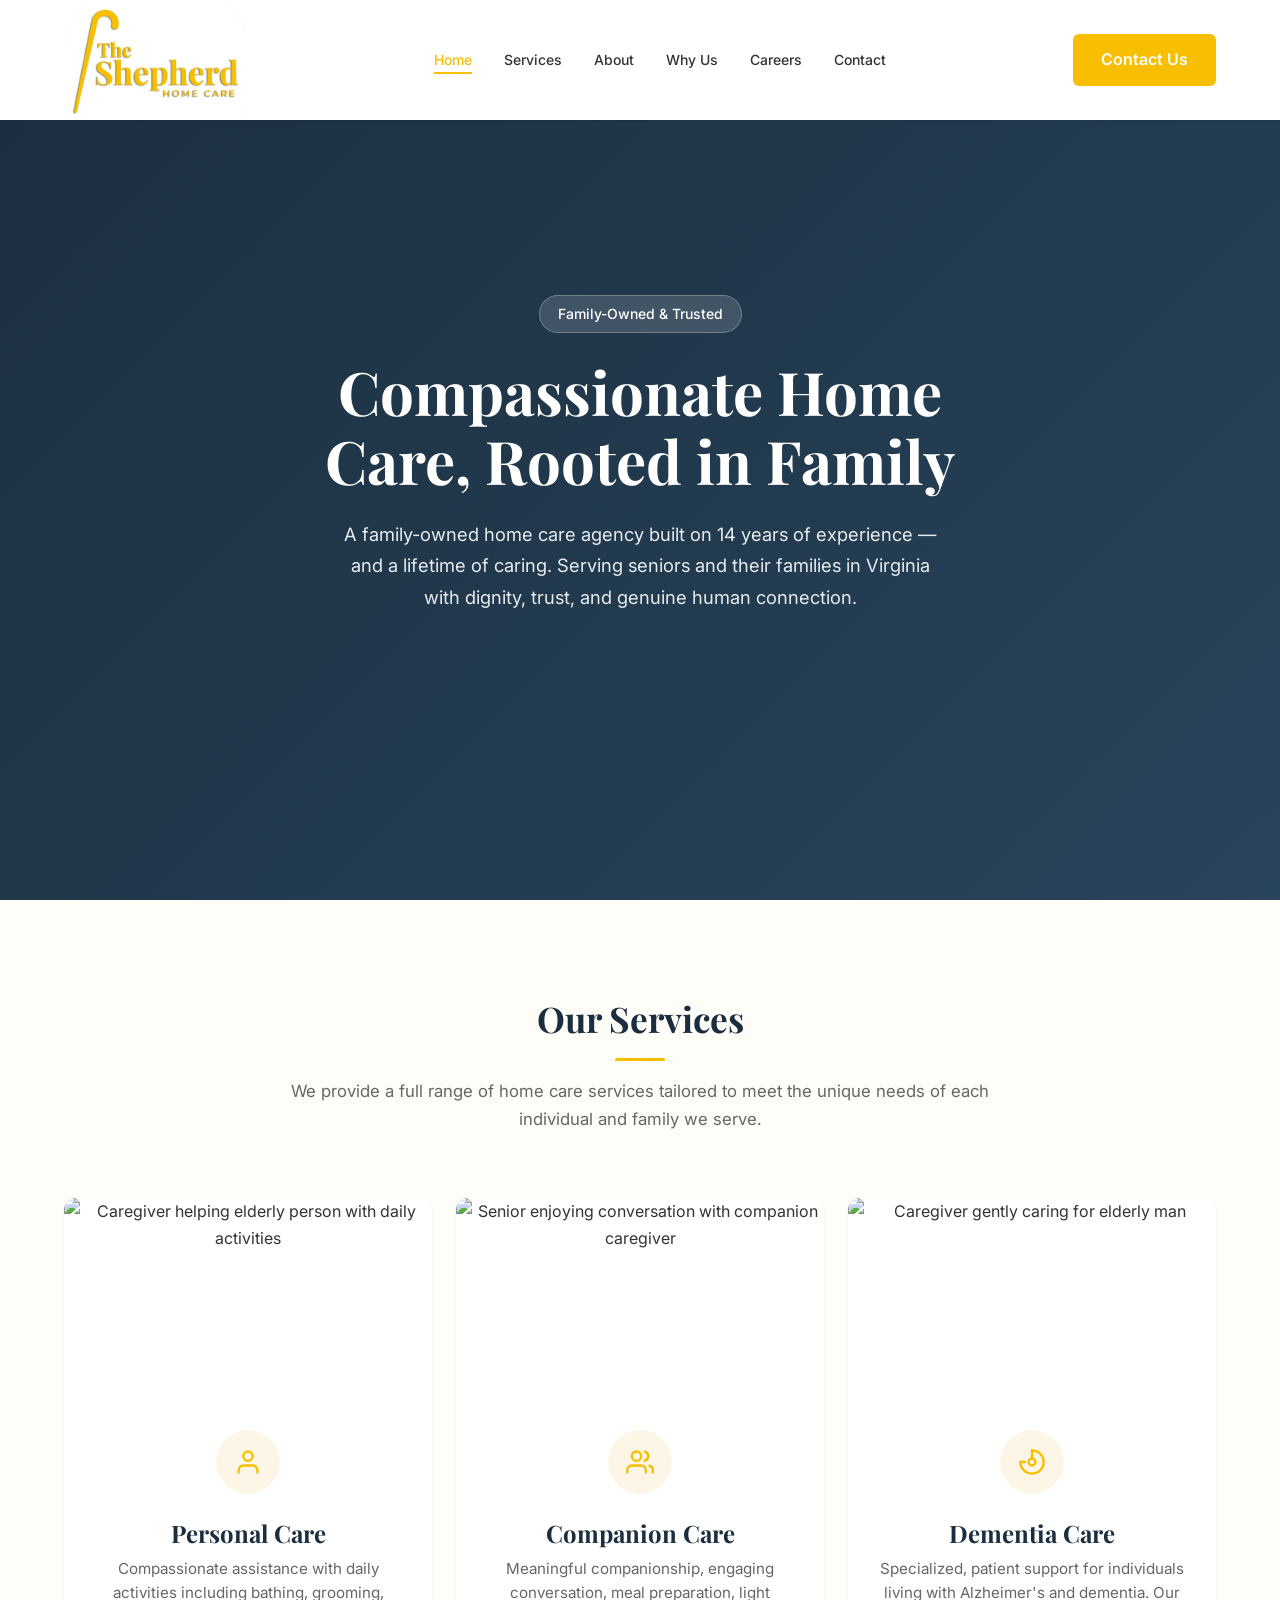
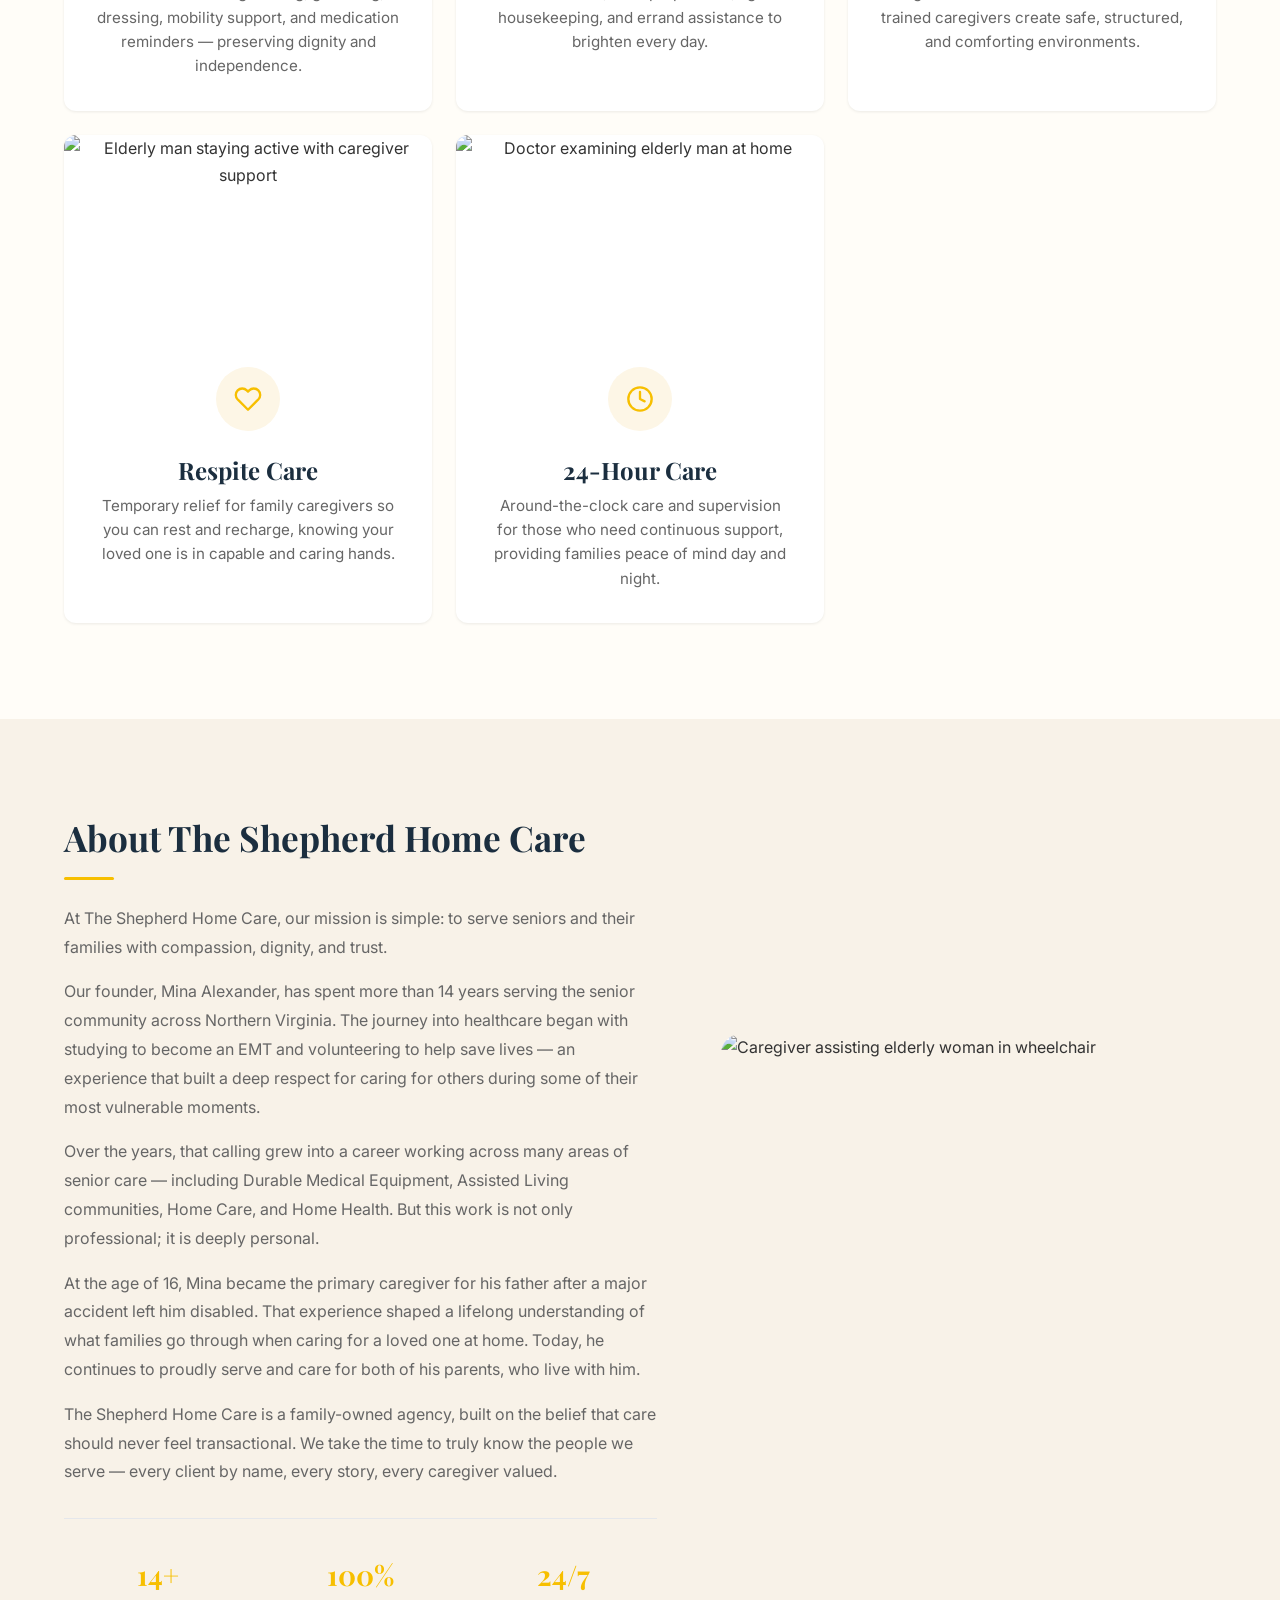
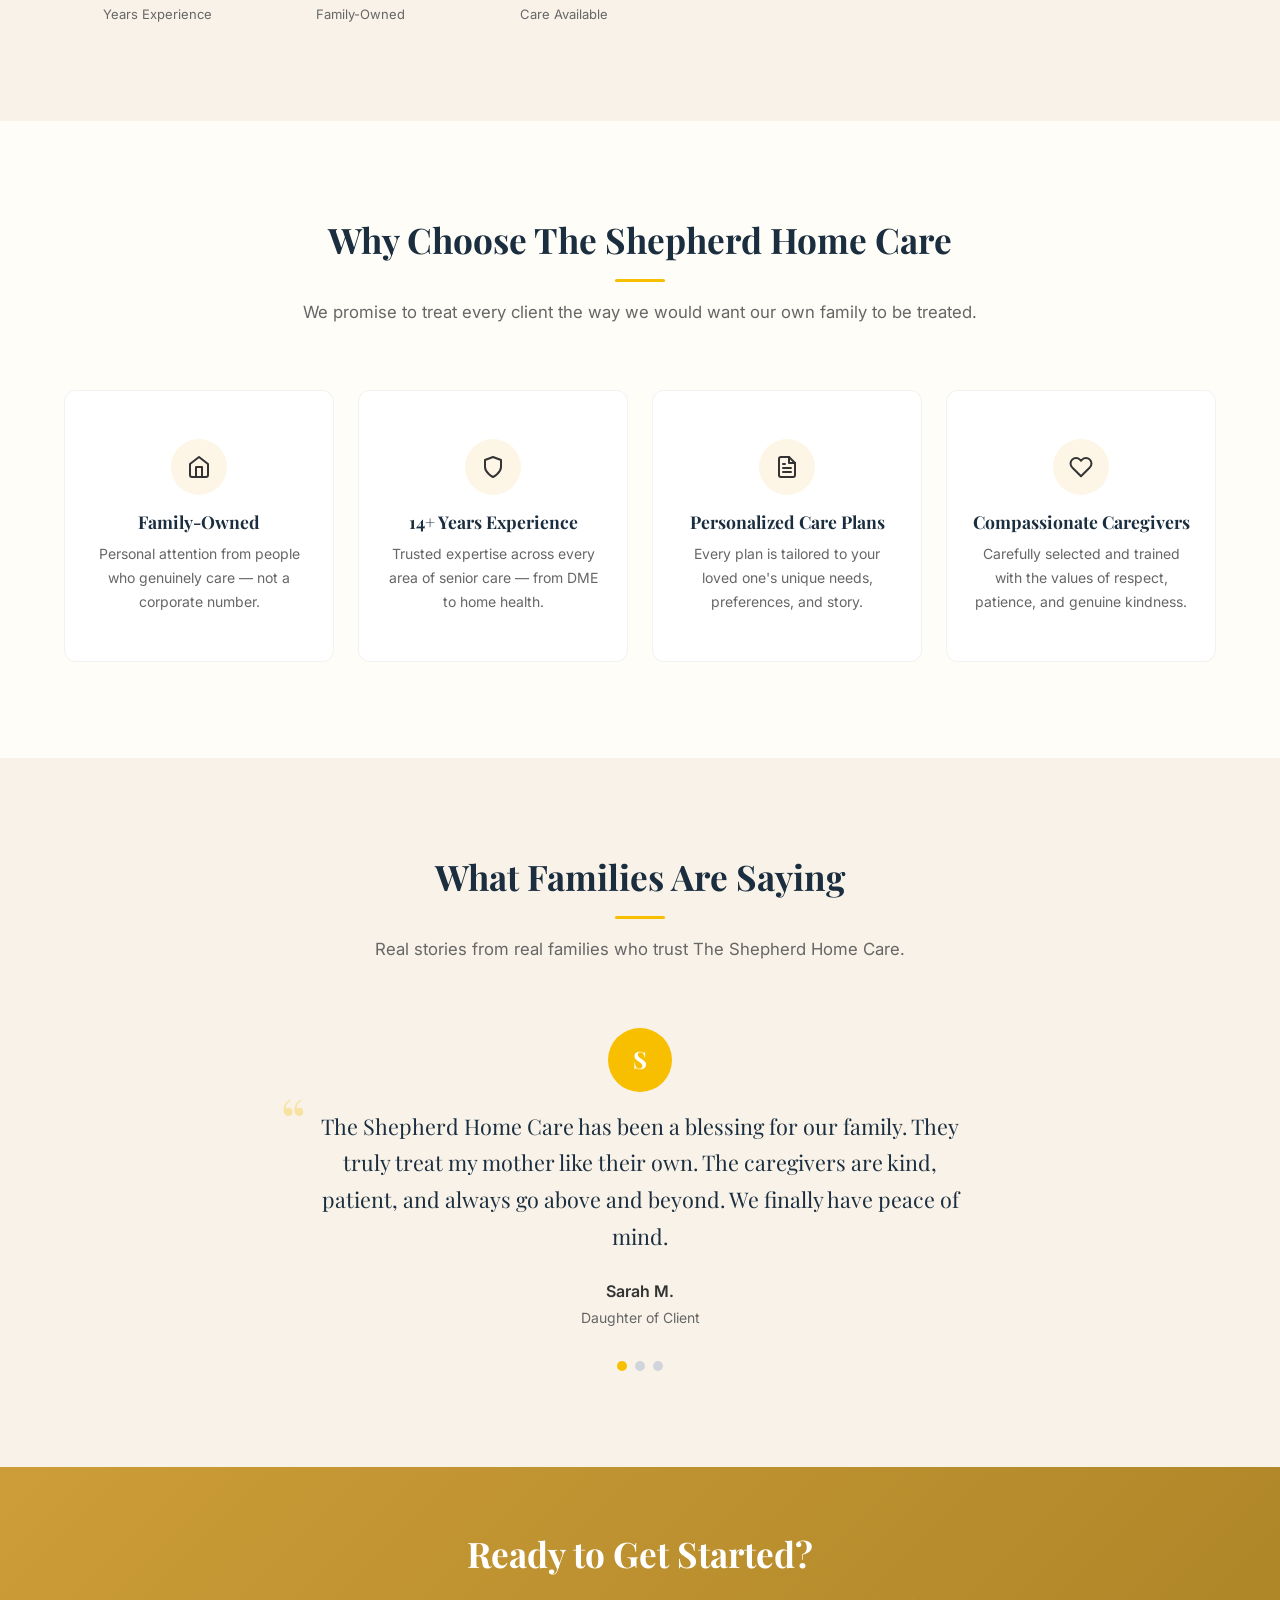
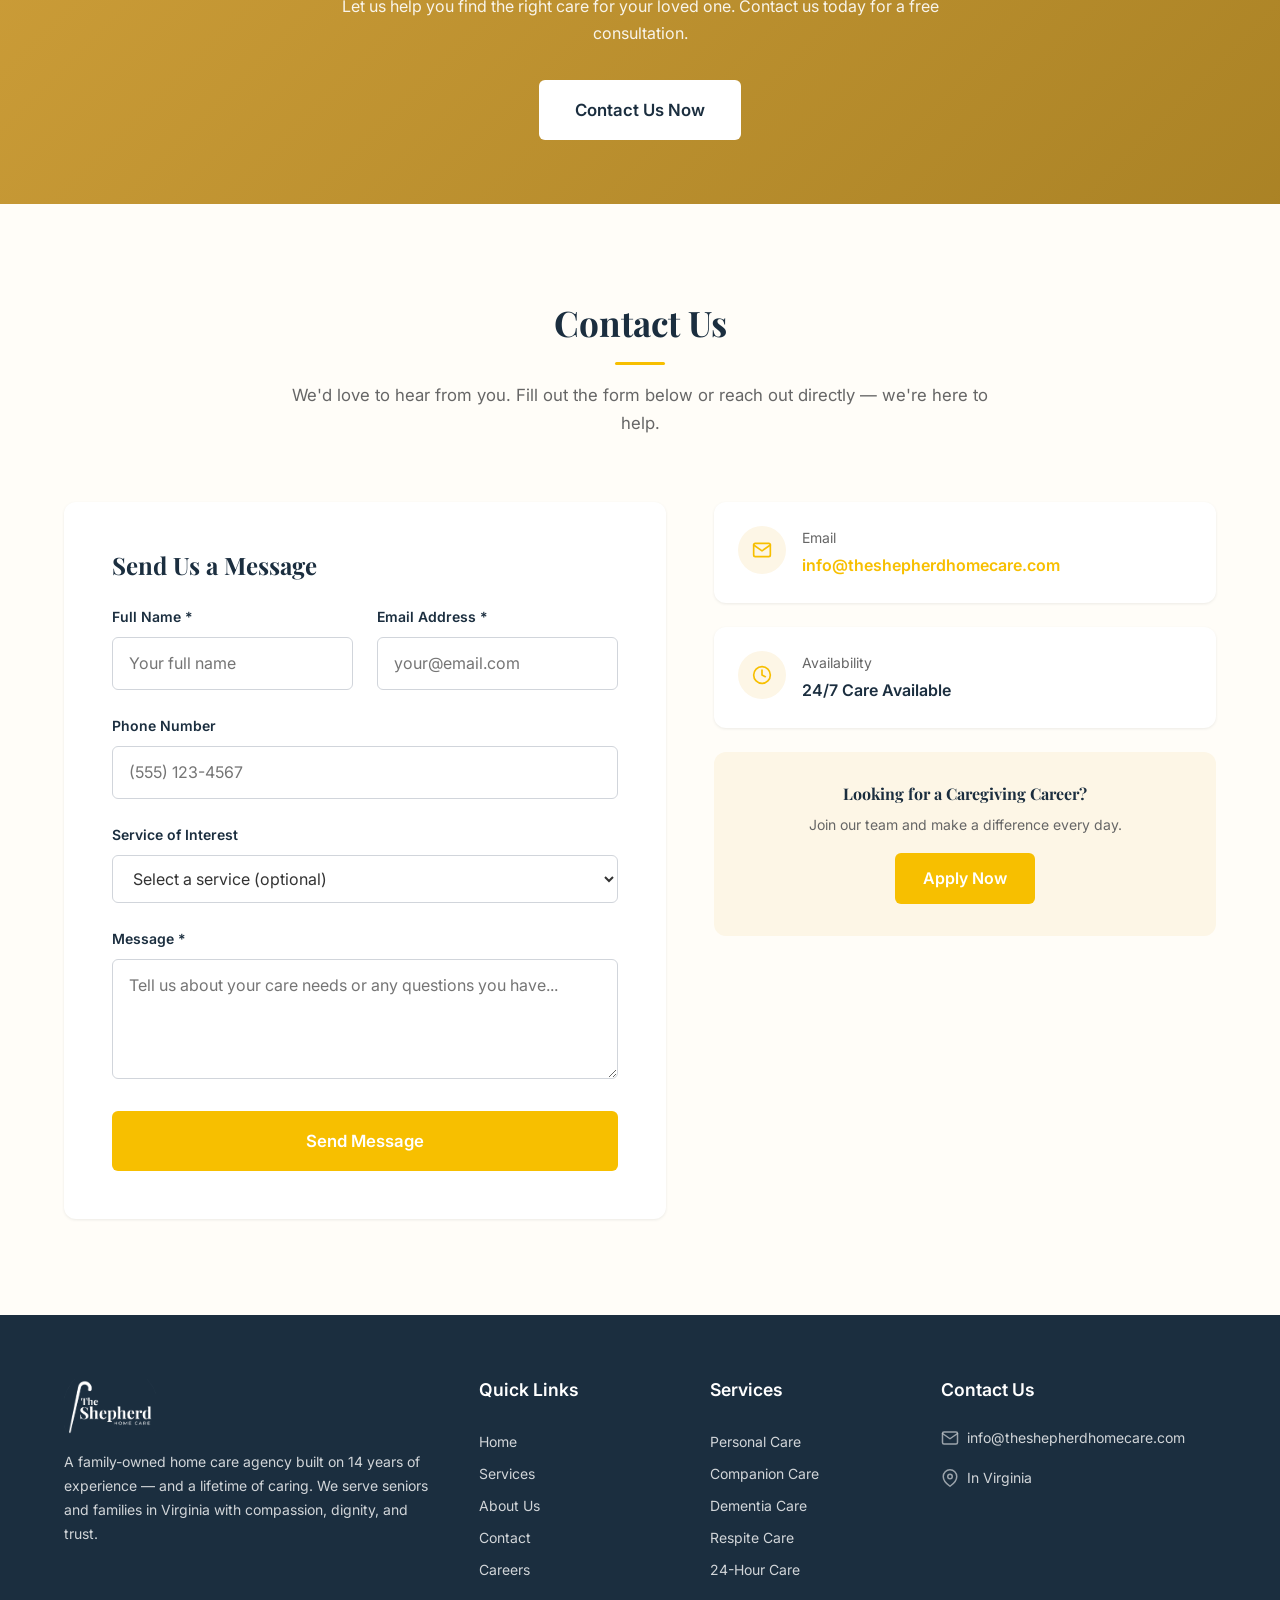
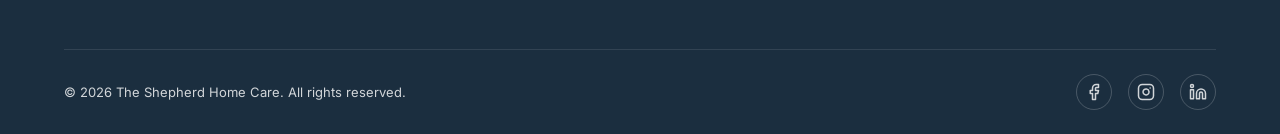
==== index.html @ 5373ebbd "Initial commit: The Shepherd Home Care website" ====
<!DOCTYPE html>
<html lang="en">

<head>
  <meta charset="UTF-8">
  <meta name="viewport" content="width=device-width, initial-scale=1.0">
  <meta name="description"
    content="The Shepherd Home Care - A family-owned home care agency in Virginia providing compassionate personal care, companion care, dementia care, respite care, and 24-hour care services.">
  <title>The Shepherd Home Care | Compassionate Home Care in Virginia</title>

  <!-- OpenGraph & SEO Metadata -->
  <meta property="og:title" content="The Shepherd Home Care | Compassionate Home Care in Virginia">
  <meta property="og:description"
    content="Providing compassionate, professional, and personalized home care and medical staffing services in Virginia.">
  <meta property="og:image" content="images/the-shepherd-home-care-light.png">
  <meta property="og:url" content="https://theshepherdhomecare.com">
  <meta name="twitter:card" content="summary_large_image">
  <link rel="icon" type="image/png" href="images/the-shepherd-home-care.png">

  <!-- Google Fonts -->
  <link rel="preconnect" href="https://fonts.googleapis.com">
  <link rel="preconnect" href="https://fonts.gstatic.com" crossorigin>
  <link
    href="https://fonts.googleapis.com/css2?family=Inter:wght@400;500;600;700&family=Playfair+Display:wght@400;700&display=swap"
    rel="stylesheet">

  <!-- Styles -->
  <link rel="stylesheet" href="css/styles.css">
</head>

<body>
  <!-- Skip Link -->
  <a class="skip-link" href="#main">Skip to main content</a>

  <!-- ==================== HEADER ==================== -->
  <header class="site-header" id="site-header" role="banner">
    <div class="container">
      <a class="logo" href="/">
        <img src="images/the-shepherd-home-care-yello.png" alt="The Shepherd Home Care Logo">
      </a>

      <nav class="main-nav" role="navigation" aria-label="Main navigation">
        <ul class="nav-list">
          <li><a class="nav-link active" href="#home">Home</a></li>
          <li><a class="nav-link" href="#services">Services</a></li>
          <li><a class="nav-link" href="#about">About</a></li>
          <li><a class="nav-link" href="#why-us">Why Us</a></li>
          <li><a class="nav-link" href="careers.html">Careers</a></li>
          <li><a class="nav-link" href="mailto:info@theshepherdhomecare.com">Contact</a></li>
        </ul>
      </nav>

      <div class="header-actions">
        <a class="btn btn--primary header-cta" href="mailto:info@theshepherdhomecare.com">Contact Us</a>
        <button class="nav-toggle" aria-label="Open menu" aria-expanded="false">
          <span></span>
          <span></span>
          <span></span>
        </button>
      </div>
    </div>

    <!-- Mobile Navigation -->
    <div class="mobile-nav" id="mobile-nav">
      <a href="#home">Home</a>
      <a href="#services">Services</a>
      <a href="#about">About</a>
      <a href="#why-us">Why Us</a>
      <a href="careers.html">Careers</a>
      <a href="#contact">Contact</a>
      <a class="btn btn--primary btn--large" href="mailto:info@theshepherdhomecare.com" style="margin-top:16px;">Contact
        Us</a>
    </div>
  </header>

  <!-- ==================== MAIN CONTENT ==================== -->
  <main id="main">

    <!-- ===== HERO ===== -->
    <section id="home" class="hero">
      <div class="hero__content">
        <div class="hero__badge">Family-Owned &amp; Trusted</div>
        <h1 class="hero__title">Compassionate Home Care, Rooted in Family</h1>
        <p class="hero__subtitle">A family-owned home care agency built on 14 years of experience &mdash; and a lifetime
          of caring. Serving seniors and their families in Virginia with dignity, trust, and genuine human
          connection.</p>
        <div class="hero__actions">
        </div>
      </div>
    </section>

    <!-- ===== SERVICES ===== -->
    <section id="services" class="section">
      <div class="container">
        <div class="section-header animate-on-scroll">
          <h2>Our Services</h2>
          <p>We provide a full range of home care services tailored to meet the unique needs of each individual and
            family we serve.</p>
        </div>

        <div class="services-grid">
          <!-- Personal Care -->
          <div class="card service-card animate-on-scroll">
            <div class="service-card__image">
              <img
                src="https://images.pexels.com/photos/7551661/pexels-photo-7551661.jpeg?auto=compress&cs=tinysrgb&w=800"
                alt="Caregiver helping elderly person with daily activities" loading="lazy">
            </div>
            <div class="service-card__content">
              <div class="card__icon">
                <svg width="28" height="28" viewBox="0 0 24 24" fill="none" stroke="currentColor" stroke-width="2"
                  stroke-linecap="round" stroke-linejoin="round">
                  <path d="M20 21v-2a4 4 0 0 0-4-4H8a4 4 0 0 0-4 4v2" />
                  <circle cx="12" cy="7" r="4" />
                </svg>
              </div>
              <h3 class="card__title">Personal Care</h3>
              <p class="card__text">Compassionate assistance with daily activities including bathing, grooming,
                dressing, mobility support, and medication reminders &mdash; preserving dignity and independence.</p>
            </div>
          </div>

          <!-- Companion Care -->
          <div class="card service-card animate-on-scroll">
            <div class="service-card__image">
              <img
                src="https://images.pexels.com/photos/18429374/pexels-photo-18429374.jpeg?auto=compress&cs=tinysrgb&w=800"
                alt="Senior enjoying conversation with companion caregiver" loading="lazy">
            </div>
            <div class="service-card__content">
              <div class="card__icon">
                <svg width="28" height="28" viewBox="0 0 24 24" fill="none" stroke="currentColor" stroke-width="2"
                  stroke-linecap="round" stroke-linejoin="round">
                  <path d="M17 21v-2a4 4 0 0 0-4-4H5a4 4 0 0 0-4 4v2" />
                  <circle cx="9" cy="7" r="4" />
                  <path d="M23 21v-2a4 4 0 0 0-3-3.87" />
                  <path d="M16 3.13a4 4 0 0 1 0 7.75" />
                </svg>
              </div>
              <h3 class="card__title">Companion Care</h3>
              <p class="card__text">Meaningful companionship, engaging conversation, meal preparation, light
                housekeeping, and errand assistance to brighten every day.</p>
            </div>
          </div>

          <!-- Dementia Care -->
          <div class="card service-card animate-on-scroll">
            <div class="service-card__image">
              <img
                src="https://images.pexels.com/photos/8088600/pexels-photo-8088600.jpeg?auto=compress&cs=tinysrgb&w=800"
                alt="Caregiver gently caring for elderly man" loading="lazy">
            </div>
            <div class="service-card__content">
              <div class="card__icon">
                <svg width="28" height="28" viewBox="0 0 24 24" fill="none" stroke="currentColor" stroke-width="2"
                  stroke-linecap="round" stroke-linejoin="round">
                  <path d="M12 2a10 10 0 0 1 10 10c0 5.52-4.48 10-10 10S2 17.52 2 12" />
                  <path d="M12 2v4" />
                  <path d="M2 12h4" />
                  <circle cx="12" cy="12" r="3" />
                  <path d="M12 9V6" />
                </svg>
              </div>
              <h3 class="card__title">Dementia Care</h3>
              <p class="card__text">Specialized, patient support for individuals living with Alzheimer's and dementia.
                Our trained caregivers create safe, structured, and comforting environments.</p>
            </div>
          </div>

          <!-- Respite Care -->
          <div class="card service-card animate-on-scroll">
            <div class="service-card__image">
              <img
                src="https://images.pexels.com/photos/7551627/pexels-photo-7551627.jpeg?auto=compress&cs=tinysrgb&w=800"
                alt="Elderly man staying active with caregiver support" loading="lazy">
            </div>
            <div class="service-card__content">
              <div class="card__icon">
                <svg width="28" height="28" viewBox="0 0 24 24" fill="none" stroke="currentColor" stroke-width="2"
                  stroke-linecap="round" stroke-linejoin="round">
                  <path
                    d="M20.84 4.61a5.5 5.5 0 0 0-7.78 0L12 5.67l-1.06-1.06a5.5 5.5 0 0 0-7.78 7.78l1.06 1.06L12 21.23l7.78-7.78 1.06-1.06a5.5 5.5 0 0 0 0-7.78z" />
                </svg>
              </div>
              <h3 class="card__title">Respite Care</h3>
              <p class="card__text">Temporary relief for family caregivers so you can rest and recharge, knowing your
                loved one is in capable and caring hands.</p>
            </div>
          </div>

          <!-- 24-Hour Care -->
          <div class="card service-card animate-on-scroll">
            <div class="service-card__image">
              <img
                src="https://images.pexels.com/photos/8949833/pexels-photo-8949833.jpeg?auto=compress&cs=tinysrgb&w=800"
                alt="Doctor examining elderly man at home" loading="lazy">
            </div>
            <div class="service-card__content">
              <div class="card__icon">
                <svg width="28" height="28" viewBox="0 0 24 24" fill="none" stroke="currentColor" stroke-width="2"
                  stroke-linecap="round" stroke-linejoin="round">
                  <circle cx="12" cy="12" r="10" />
                  <polyline points="12 6 12 12 16 14" />
                </svg>
              </div>
              <h3 class="card__title">24-Hour Care</h3>
              <p class="card__text">Around-the-clock care and supervision for those who need continuous support,
                providing families peace of mind day and night.</p>
            </div>
          </div>
        </div>
      </div>
    </section>

    <!-- ===== ABOUT ===== -->
    <section id="about" class="section section--alt">
      <div class="container">
        <div class="about-grid">
          <div class="about__content animate-on-scroll">
            <h2>About The Shepherd Home Care</h2>
            <p>At The Shepherd Home Care, our mission is simple: to serve seniors and their families with compassion,
              dignity, and trust.</p>
            <p>Our founder, Mina Alexander, has spent more than 14 years serving the senior community across Northern
              Virginia. The journey into healthcare began with studying to become an EMT and volunteering to help save
              lives &mdash; an experience that built a deep respect for caring for others during some of their most
              vulnerable moments.</p>
            <p>Over the years, that calling grew into a career working across many areas of senior care &mdash;
              including Durable Medical Equipment, Assisted Living communities, Home Care, and Home Health. But this
              work is not only professional; it is deeply personal.</p>
            <p>At the age of 16, Mina became the primary caregiver for his father after a major accident left him
              disabled. That experience shaped a lifelong understanding of what families go through when caring for a
              loved one at home. Today, he continues to proudly serve and care for both of his parents, who live with
              him.</p>
            <p>The Shepherd Home Care is a family-owned agency, built on the belief that care should never feel
              transactional. We take the time to truly know the people we serve &mdash; every client by name, every
              story, every caregiver valued.</p>

            <div class="about__stats">
              <div class="stat">
                <div class="stat__number">14+</div>
                <div class="stat__label">Years Experience</div>
              </div>
              <div class="stat">
                <div class="stat__number">100%</div>
                <div class="stat__label">Family-Owned</div>
              </div>
              <div class="stat">
                <div class="stat__number">24/7</div>
                <div class="stat__label">Care Available</div>
              </div>
            </div>
          </div>

          <div class="about__image animate-on-scroll">
            <img
              src="https://images.pexels.com/photos/18429373/pexels-photo-18429373.jpeg?auto=compress&cs=tinysrgb&w=1000"
              alt="Caregiver assisting elderly woman in wheelchair" loading="lazy">
          </div>
        </div>
      </div>
    </section>

    <!-- ===== WHY CHOOSE US ===== -->
    <section id="why-us" class="section">
      <div class="container">
        <div class="section-header animate-on-scroll">
          <h2>Why Choose The Shepherd Home Care</h2>
          <p>We promise to treat every client the way we would want our own family to be treated.</p>
        </div>

        <div class="why-grid">
          <div class="why-card animate-on-scroll">
            <div class="why-card__icon">
              <svg width="24" height="24" viewBox="0 0 24 24" fill="none" stroke="currentColor" stroke-width="2"
                stroke-linecap="round" stroke-linejoin="round">
                <path d="M3 9l9-7 9 7v11a2 2 0 0 1-2 2H5a2 2 0 0 1-2-2z" />
                <polyline points="9 22 9 12 15 12 15 22" />
              </svg>
            </div>
            <h3 class="why-card__title">Family-Owned</h3>
            <p class="why-card__text">Personal attention from people who genuinely care &mdash; not a corporate number.
            </p>
          </div>

          <div class="why-card animate-on-scroll">
            <div class="why-card__icon">
              <svg width="24" height="24" viewBox="0 0 24 24" fill="none" stroke="currentColor" stroke-width="2"
                stroke-linecap="round" stroke-linejoin="round">
                <path d="M12 22s8-4 8-10V5l-8-3-8 3v7c0 6 8 10 8 10z" />
              </svg>
            </div>
            <h3 class="why-card__title">14+ Years Experience</h3>
            <p class="why-card__text">Trusted expertise across every area of senior care &mdash; from DME to home
              health.</p>
          </div>

          <div class="why-card animate-on-scroll">
            <div class="why-card__icon">
              <svg width="24" height="24" viewBox="0 0 24 24" fill="none" stroke="currentColor" stroke-width="2"
                stroke-linecap="round" stroke-linejoin="round">
                <path d="M14 2H6a2 2 0 0 0-2 2v16a2 2 0 0 0 2 2h12a2 2 0 0 0 2-2V8z" />
                <polyline points="14 2 14 8 20 8" />
                <line x1="16" y1="13" x2="8" y2="13" />
                <line x1="16" y1="17" x2="8" y2="17" />
                <polyline points="10 9 9 9 8 9" />
              </svg>
            </div>
            <h3 class="why-card__title">Personalized Care Plans</h3>
            <p class="why-card__text">Every plan is tailored to your loved one's unique needs, preferences, and story.
            </p>
          </div>

          <div class="why-card animate-on-scroll">
            <div class="why-card__icon">
              <svg width="24" height="24" viewBox="0 0 24 24" fill="none" stroke="currentColor" stroke-width="2"
                stroke-linecap="round" stroke-linejoin="round">
                <path
                  d="M20.84 4.61a5.5 5.5 0 0 0-7.78 0L12 5.67l-1.06-1.06a5.5 5.5 0 0 0-7.78 7.78l1.06 1.06L12 21.23l7.78-7.78 1.06-1.06a5.5 5.5 0 0 0 0-7.78z" />
              </svg>
            </div>
            <h3 class="why-card__title">Compassionate Caregivers</h3>
            <p class="why-card__text">Carefully selected and trained with the values of respect, patience, and genuine
              kindness.</p>
          </div>
        </div>
      </div>
    </section>

    <!-- ===== TESTIMONIALS ===== -->
    <section class="section section--alt testimonials">
      <div class="container">
        <div class="section-header animate-on-scroll">
          <h2>What Families Are Saying</h2>
          <p>Real stories from real families who trust The Shepherd Home Care.</p>
        </div>

        <div class="testimonial-slider animate-on-scroll" id="testimonial-slider">
          <div class="testimonial" id="testimonial-active">
            <div class="testimonial__avatar" id="testimonial-avatar">S</div>
            <p class="testimonial__quote">The Shepherd Home Care has been a blessing for our family. They truly treat my
              mother like their own. The caregivers are kind, patient, and always go above and beyond. We finally have
              peace of mind.</p>
            <p class="testimonial__author">Sarah M.</p>
            <p class="testimonial__role">Daughter of Client</p>
          </div>
          <div class="testimonial-dots" id="testimonial-dots">
            <button class="testimonial-dot active" aria-label="Testimonial 1" data-index="0"></button>
            <button class="testimonial-dot" aria-label="Testimonial 2" data-index="1"></button>
            <button class="testimonial-dot" aria-label="Testimonial 3" data-index="2"></button>
          </div>
        </div>
      </div>
    </section>

    <!-- ===== CTA BANNER ===== -->
    <section class="cta-banner">
      <div class="container">
        <h2>Ready to Get Started?</h2>
        <p>Let us help you find the right care for your loved one. Contact us today for a free consultation.</p>
        <div style="display:flex;gap:16px;justify-content:center;flex-wrap:wrap;">
          <a class="btn btn--white btn--large" href="mailto:info@theshepherdhomecare.com">Contact Us Now</a>
        </div>
      </div>
    </section>

    <!-- ===== CONTACT ===== -->
    <section id="contact" class="section">
      <div class="container">
        <div class="section-header animate-on-scroll">
          <h2>Contact Us</h2>
          <p>We'd love to hear from you. Fill out the form below or reach out directly &mdash; we're here to help.</p>
        </div>

        <div class="contact-grid">
          <div class="contact-form animate-on-scroll">
            <h3>Send Us a Message</h3>
            <form id="contact-form" novalidate>
              <div class="form-row">
                <div class="form-group">
                  <label class="form-label" for="contact-name">Full Name *</label>
                  <input class="form-input" type="text" id="contact-name" name="name" required
                    placeholder="Your full name">
                  <div class="form-error">Please enter your name.</div>
                </div>
                <div class="form-group">
                  <label class="form-label" for="contact-email">Email Address *</label>
                  <input class="form-input" type="email" id="contact-email" name="email" required
                    placeholder="your@email.com">
                  <div class="form-error">Please enter a valid email address.</div>
                </div>
              </div>

              <div class="form-group">
                <label class="form-label" for="contact-phone">Phone Number</label>
                <input class="form-input" type="tel" id="contact-phone" name="phone" placeholder="(555) 123-4567">
                <div class="form-error">Please enter a valid phone number.</div>
              </div>

              <div class="form-group">
                <label class="form-label" for="contact-service">Service of Interest</label>
                <select class="form-input form-select" id="contact-service" name="service">
                  <option value="">Select a service (optional)</option>
                  <option value="personal-care">Personal Care</option>
                  <option value="companion-care">Companion Care</option>
                  <option value="dementia-care">Dementia Care</option>
                  <option value="respite-care">Respite Care</option>
                  <option value="24-hour-care">24-Hour Care</option>
                  <option value="other">Other / Not Sure</option>
                </select>
              </div>

              <div class="form-group">
                <label class="form-label" for="contact-message">Message *</label>
                <textarea class="form-textarea" id="contact-message" name="message" required
                  placeholder="Tell us about your care needs or any questions you have..."></textarea>
                <div class="form-error">Please enter a message.</div>
              </div>

              <button class="btn btn--primary btn--large" type="submit" style="width:100%;">Send Message</button>
            </form>

            <div class="form-success" id="contact-success">
              <svg width="48" height="48" viewBox="0 0 24 24" fill="none" stroke="currentColor" stroke-width="2"
                stroke-linecap="round" stroke-linejoin="round">
                <path d="M22 11.08V12a10 10 0 1 1-5.93-9.14" />
                <polyline points="22 4 12 14.01 9 11.01" />
              </svg>
              <h3>Thank You!</h3>
              <p style="color:var(--color-text-light);margin-top:8px;">Your message has been sent. We'll be in touch
                soon.</p>
            </div>
          </div>

          <div class="contact-info-card animate-on-scroll">
            <div class="contact-info-item">
              <div class="contact-info-item__icon">
                <svg width="20" height="20" viewBox="0 0 24 24" fill="none" stroke="currentColor" stroke-width="2"
                  stroke-linecap="round" stroke-linejoin="round">
                  <path d="M4 4h16c1.1 0 2 .9 2 2v12c0 1.1-.9 2-2 2H4c-1.1 0-2-.9-2-2V6c0-1.1.9-2 2-2z" />
                  <polyline points="22,6 12,13 2,6" />
                </svg>
              </div>
              <div>
                <div class="contact-info-item__label">Email</div>
                <div class="contact-info-item__value">
                  <a href="mailto:info@theshepherdhomecare.com">info@theshepherdhomecare.com</a>
                </div>
              </div>
            </div>



            <div class="contact-info-item">
              <div class="contact-info-item__icon">
                <svg width="20" height="20" viewBox="0 0 24 24" fill="none" stroke="currentColor" stroke-width="2"
                  stroke-linecap="round" stroke-linejoin="round">
                  <circle cx="12" cy="12" r="10" />
                  <polyline points="12 6 12 12 16 14" />
                </svg>
              </div>
              <div>
                <div class="contact-info-item__label">Availability</div>
                <div class="contact-info-item__value">24/7 Care Available</div>
              </div>
            </div>

            <!-- Careers CTA in contact area -->
            <div
              style="background:var(--color-primary-light);border-radius:var(--radius-md);padding:var(--space-xl);text-align:center;">
              <h4 style="font-family:var(--font-heading);color:var(--color-navy);margin-bottom:8px;">Looking for a
                Caregiving Career?</h4>
              <p style="font-size:0.875rem;color:var(--color-text-light);margin-bottom:16px;">Join our team and make a
                difference every day.</p>
              <a class="btn btn--primary" href="careers.html">Apply Now</a>
            </div>
          </div>
        </div>
      </div>
    </section>
  </main>

  <!-- ==================== FOOTER ==================== -->
  <footer class="site-footer" role="contentinfo">
    <div class="container">
      <div class="footer-grid">
        <!-- About Column -->
        <div class="footer-col footer-about">
          <a class="logo" href="/">
            <img src="images/the-shepherd-home-care-footer-logo.png" alt="The Shepherd Home Care Logo">
          </a>
          <p style="margin-top:16px;">A family-owned home care agency built on 14 years of experience &mdash; and a
            lifetime of caring. We serve seniors and families in Virginia with compassion, dignity, and
            trust.</p>
        </div>

        <!-- Quick Links -->
        <div class="footer-col footer-links">
          <h4>Quick Links</h4>
          <a href="#home">Home</a>
          <a href="#services">Services</a>
          <a href="#about">About Us</a>
          <a href="#contact">Contact</a>
          <a href="careers.html">Careers</a>
        </div>

        <!-- Services -->
        <div class="footer-col footer-links">
          <h4>Services</h4>
          <a href="#services">Personal Care</a>
          <a href="#services">Companion Care</a>
          <a href="#services">Dementia Care</a>
          <a href="#services">Respite Care</a>
          <a href="#services">24-Hour Care</a>
        </div>

        <!-- Contact Info -->
        <div class="footer-col">
          <h4>Contact Us</h4>
          <div class="footer-contact-item">
            <svg width="18" height="18" viewBox="0 0 24 24" fill="none" stroke="currentColor" stroke-width="2"
              stroke-linecap="round" stroke-linejoin="round">
              <path d="M4 4h16c1.1 0 2 .9 2 2v12c0 1.1-.9 2-2 2H4c-1.1 0-2-.9-2-2V6c0-1.1.9-2 2-2z" />
              <polyline points="22,6 12,13 2,6" />
            </svg>
            <a href="mailto:info@theshepherdhomecare.com">info@theshepherdhomecare.com</a>
          </div>

          <div class="footer-contact-item">
            <svg width="18" height="18" viewBox="0 0 24 24" fill="none" stroke="currentColor" stroke-width="2"
              stroke-linecap="round" stroke-linejoin="round">
              <path d="M21 10c0 7-9 13-9 13s-9-6-9-13a9 9 0 0 1 18 0z" />
              <circle cx="12" cy="10" r="3" />
            </svg>
            In Virginia
          </div>
        </div>
      </div>

      <div class="footer-bottom">
        <p>&copy; 2026 The Shepherd Home Care. All rights reserved.</p>
        <div class="footer-social">
          <a href="#" aria-label="Facebook">
            <svg width="18" height="18" viewBox="0 0 24 24" fill="none" stroke="currentColor" stroke-width="2"
              stroke-linecap="round" stroke-linejoin="round">
              <path d="M18 2h-3a5 5 0 0 0-5 5v3H7v4h3v8h4v-8h3l1-4h-4V7a1 1 0 0 1 1-1h3z" />
            </svg>
          </a>
          <a href="#" aria-label="Instagram">
            <svg width="18" height="18" viewBox="0 0 24 24" fill="none" stroke="currentColor" stroke-width="2"
              stroke-linecap="round" stroke-linejoin="round">
              <rect x="2" y="2" width="20" height="20" rx="5" ry="5" />
              <path d="M16 11.37A4 4 0 1 1 12.63 8 4 4 0 0 1 16 11.37z" />
              <line x1="17.5" y1="6.5" x2="17.51" y2="6.5" />
            </svg>
          </a>
          <a href="#" aria-label="LinkedIn">
            <svg width="18" height="18" viewBox="0 0 24 24" fill="none" stroke="currentColor" stroke-width="2"
              stroke-linecap="round" stroke-linejoin="round">
              <path d="M16 8a6 6 0 0 1 6 6v7h-4v-7a2 2 0 0 0-2-2 2 2 0 0 0-2 2v7h-4v-7a6 6 0 0 1 6-6z" />
              <rect x="2" y="9" width="4" height="12" />
              <circle cx="4" cy="4" r="2" />
            </svg>
          </a>
        </div>
      </div>
    </div>
  </footer>

  <!-- Back to Top -->
  <button class="back-to-top" id="back-to-top" aria-label="Back to top">
    <svg width="20" height="20" viewBox="0 0 24 24" fill="none" stroke="currentColor" stroke-width="2"
      stroke-linecap="round" stroke-linejoin="round">
      <polyline points="18 15 12 9 6 15" />
    </svg>
  </button>

  <!-- Scripts -->
  <script src="js/main.js" defer></script>
  <script src="js/form.js" defer></script>
</body>

</html>
---- css/styles.css ----
/* ============================================
   THE SHEPHERD HOME CARE - MAIN STYLESHEET
   ============================================ */

/* ----- CSS Custom Properties (Design Tokens) ----- */
:root {
  /* Colors - matched to brand logo gold */
  --color-primary: #F7BF00;
  --color-primary-dark: #DFA800;
  --color-primary-light: #FDF6E6;
  --color-navy: #1B2E3F;
  --color-navy-light: #2C4A62;
  --color-text: #333333;
  --color-text-light: #666666;
  --color-bg: #FFFDF8;
  --color-bg-warm: #F8F2E8;
  --color-white: #FFFFFF;
  --color-accent: #D4A43A;
  --color-error: #C0392B;
  --color-success: #27AE60;

  /* Typography */
  --font-heading: 'Playfair Display', Georgia, serif;
  --font-body: 'Inter', -apple-system, BlinkMacSystemFont, 'Segoe UI', sans-serif;
  --fs-hero: clamp(2.2rem, 5vw, 3.75rem);
  --fs-h1: clamp(1.8rem, 4vw, 2.8rem);
  --fs-h2: clamp(1.5rem, 3vw, 2.2rem);
  --fs-h3: clamp(1.2rem, 2vw, 1.5rem);
  --fs-body: 1rem;
  --fs-small: 0.875rem;
  --fs-xs: 0.8125rem;

  /* Spacing */
  --space-xs: 4px;
  --space-sm: 8px;
  --space-md: 16px;
  --space-lg: 24px;
  --space-xl: 32px;
  --space-2xl: 48px;
  --space-3xl: 64px;
  --space-4xl: 96px;

  /* Effects */
  --shadow-sm: 0 1px 3px rgba(0, 0, 0, 0.08);
  --shadow-md: 0 4px 12px rgba(0, 0, 0, 0.1);
  --shadow-lg: 0 8px 30px rgba(0, 0, 0, 0.12);
  --radius-sm: 6px;
  --radius-md: 12px;
  --radius-lg: 20px;
  --transition: 0.3s ease;

  /* Layout */
  --container-max: 1200px;
  --header-height: 120px;
}

/* ----- Modern Reset ----- */
*, *::before, *::after {
  box-sizing: border-box;
  margin: 0;
  padding: 0;
}

html {
  scroll-behavior: smooth;
  scroll-padding-top: var(--header-height);
}

body {
  font-family: var(--font-body);
  font-size: var(--fs-body);
  color: var(--color-text);
  background-color: var(--color-bg);
  line-height: 1.7;
  -webkit-font-smoothing: antialiased;
  -moz-osx-font-smoothing: grayscale;
}

img {
  max-width: 100%;
  display: block;
}

a {
  color: inherit;
  text-decoration: none;
}

ul, ol {
  list-style: none;
}

button {
  font: inherit;
  cursor: pointer;
  border: none;
  background: none;
}

input, textarea, select {
  font: inherit;
}

h1, h2, h3, h4 {
  font-family: var(--font-heading);
  color: var(--color-navy);
  line-height: 1.3;
  font-weight: 700;
}

@media (prefers-reduced-motion: reduce) {
  *, *::before, *::after {
    animation-duration: 0.01ms !important;
    animation-iteration-count: 1 !important;
    transition-duration: 0.01ms !important;
    scroll-behavior: auto !important;
  }
}

/* ----- Layout Utilities ----- */
.container {
  max-width: var(--container-max);
  margin: 0 auto;
  padding: 0 var(--space-lg);
}

.section {
  padding: var(--space-4xl) 0;
}

.section--alt {
  background-color: var(--color-bg-warm);
}

.section-header {
  text-align: center;
  max-width: 700px;
  margin: 0 auto var(--space-3xl);
}

.section-header h2 {
  font-size: var(--fs-h2);
  margin-bottom: var(--space-md);
}

.section-header h2::after {
  content: '';
  display: block;
  width: 50px;
  height: 3px;
  background: var(--color-primary);
  margin: var(--space-md) auto 0;
  border-radius: 2px;
}

.section-header p {
  color: var(--color-text-light);
  font-size: 1.05rem;
}

.sr-only {
  position: absolute;
  width: 1px;
  height: 1px;
  padding: 0;
  margin: -1px;
  overflow: hidden;
  clip: rect(0, 0, 0, 0);
  white-space: nowrap;
  border: 0;
}

/* ----- Buttons ----- */
.btn {
  display: inline-flex;
  align-items: center;
  justify-content: center;
  gap: var(--space-sm);
  padding: 12px 28px;
  border-radius: var(--radius-sm);
  font-weight: 600;
  font-size: var(--fs-body);
  transition: all var(--transition);
  text-align: center;
  white-space: nowrap;
}

.btn:focus-visible {
  outline: 3px solid var(--color-primary);
  outline-offset: 2px;
}

.btn--primary {
  background-color: var(--color-primary);
  color: var(--color-white);
}

.btn--primary:hover {
  background-color: var(--color-primary-dark);
  transform: translateY(-1px);
  box-shadow: var(--shadow-md);
}

.btn--secondary {
  border: 2px solid var(--color-primary);
  color: var(--color-primary);
  background: transparent;
}

.btn--secondary:hover {
  background-color: var(--color-primary);
  color: var(--color-white);
  transform: translateY(-1px);
}

.btn--white {
  background-color: var(--color-white);
  color: var(--color-navy);
}

.btn--white:hover {
  background-color: var(--color-bg);
  transform: translateY(-1px);
  box-shadow: var(--shadow-md);
}

.btn--large {
  padding: 16px 36px;
  font-size: 1.05rem;
}

/* ----- Cards ----- */
.card {
  background: var(--color-white);
  border-radius: var(--radius-md);
  padding: var(--space-xl);
  box-shadow: var(--shadow-sm);
  transition: all var(--transition);
}

.card:hover {
  box-shadow: var(--shadow-lg);
  transform: translateY(-4px);
}

.card__icon {
  width: 64px;
  height: 64px;
  border-radius: 50%;
  background: var(--color-primary-light);
  display: flex;
  align-items: center;
  justify-content: center;
  margin-bottom: var(--space-lg);
  font-size: 1.75rem;
  color: var(--color-primary);
}

.card__title {
  font-family: var(--font-heading);
  font-size: var(--fs-h3);
  color: var(--color-navy);
  margin-bottom: var(--space-sm);
}

.card__text {
  color: var(--color-text-light);
  line-height: 1.6;
  font-size: 0.95rem;
}

/* ----- Forms ----- */
.form-group {
  margin-bottom: var(--space-lg);
}

.form-label {
  display: block;
  font-size: var(--fs-small);
  font-weight: 600;
  color: var(--color-navy);
  margin-bottom: var(--space-sm);
}

.form-input,
.form-textarea,
.form-select {
  width: 100%;
  padding: 12px 16px;
  border: 1.5px solid #D1D5DB;
  border-radius: var(--radius-sm);
  font-size: var(--fs-body);
  color: var(--color-text);
  background: var(--color-white);
  transition: border-color var(--transition), box-shadow var(--transition);
}

.form-input:focus,
.form-textarea:focus,
.form-select:focus {
  outline: none;
  border-color: var(--color-primary);
  box-shadow: 0 0 0 3px rgba(38, 119, 124, 0.15);
}

.form-input.is-invalid,
.form-textarea.is-invalid {
  border-color: var(--color-error);
}

.form-textarea {
  min-height: 120px;
  resize: vertical;
}

.form-error {
  display: none;
  color: var(--color-error);
  font-size: var(--fs-xs);
  margin-top: var(--space-xs);
}

.form-input.is-invalid + .form-error,
.form-textarea.is-invalid + .form-error,
.form-select.is-invalid + .form-error {
  display: block;
}

.form-row {
  display: grid;
  grid-template-columns: 1fr;
  gap: var(--space-lg);
}

@media (min-width: 576px) {
  .form-row {
    grid-template-columns: 1fr 1fr;
  }
}

/* ============================================
   HEADER & NAVIGATION
   ============================================ */
.site-header {
  position: fixed;
  top: 0;
  left: 0;
  right: 0;
  z-index: 1000;
  height: var(--header-height);
  background: var(--color-white);
  box-shadow: var(--shadow-sm);
  transition: all var(--transition);
}

.site-header .container {
  display: flex;
  align-items: center;
  justify-content: space-between;
  height: 100%;
}

.logo {
  display: block;
  line-height: 0;
  flex-shrink: 0;
}

.logo img {
  max-height: 90px;
  width: auto;
  max-width: 320px;
  object-fit: contain;
}

@media (min-width: 768px) {
  .logo img {
    max-height: 110px;
    max-width: 400px;
  }
}

.main-nav {
  display: none;
}

.nav-list {
  display: flex;
  align-items: center;
  gap: var(--space-xl);
}

.nav-link {
  color: var(--color-text);
  font-size: var(--fs-small);
  font-weight: 500;
  transition: color var(--transition);
  position: relative;
  padding: 4px 0;
}

.nav-link::after {
  content: '';
  position: absolute;
  bottom: -2px;
  left: 0;
  width: 0;
  height: 2px;
  background: var(--color-primary);
  transition: width var(--transition);
}

.nav-link:hover::after,
.nav-link.active::after {
  width: 100%;
}

.nav-link:hover,
.nav-link.active {
  color: var(--color-primary);
}

.header-actions {
  display: flex;
  align-items: center;
  gap: var(--space-md);
}

.header-phone {
  color: var(--color-primary);
  font-weight: 600;
  font-size: var(--fs-small);
  transition: color var(--transition);
  display: none;
}

.header-cta {
  display: none;
}

/* Hamburger */
.nav-toggle {
  display: flex;
  flex-direction: column;
  gap: 5px;
  padding: 4px;
  z-index: 1001;
}

.nav-toggle span {
  display: block;
  width: 24px;
  height: 2px;
  background: var(--color-navy);
  transition: all var(--transition);
  border-radius: 2px;
}

.nav-open .nav-toggle span:nth-child(1) {
  transform: rotate(45deg) translate(5px, 5px);
}

.nav-open .nav-toggle span:nth-child(2) {
  opacity: 0;
}

.nav-open .nav-toggle span:nth-child(3) {
  transform: rotate(-45deg) translate(5px, -5px);
}

/* Mobile Nav Overlay */
.mobile-nav {
  display: none;
  position: fixed;
  top: 0;
  left: 0;
  right: 0;
  bottom: 0;
  background: var(--color-navy);
  z-index: 999;
  padding: calc(var(--header-height) + var(--space-2xl)) var(--space-xl) var(--space-xl);
  flex-direction: column;
  align-items: center;
  justify-content: center;
  gap: var(--space-lg);
}

.nav-open .mobile-nav {
  display: flex;
}

.mobile-nav a {
  color: var(--color-white);
  font-family: var(--font-heading);
  font-size: 1.5rem;
  padding: var(--space-sm) 0;
  transition: color var(--transition);
}

.mobile-nav a:hover {
  color: var(--color-primary-light);
}

.nav-open .nav-toggle span {
  background: var(--color-white);
}

/* Desktop Nav */
@media (min-width: 1024px) {
  .main-nav {
    display: block;
  }

  .nav-toggle {
    display: none;
  }

  .mobile-nav {
    display: none !important;
  }

  .header-phone {
    display: block;
  }

  .header-cta {
    display: inline-flex;
  }
}

/* ============================================
   HERO SECTION
   ============================================ */
.hero {
  position: relative;
  min-height: 100vh;
  display: flex;
  align-items: center;
  justify-content: center;
  text-align: center;
  background: linear-gradient(135deg, rgba(27, 46, 63, 0.88) 0%, rgba(44, 74, 98, 0.78) 100%),
              url('https://images.pexels.com/photos/3768131/pexels-photo-3768131.jpeg?auto=compress&cs=tinysrgb&w=1920') center/cover no-repeat;
  background-color: var(--color-navy);
  color: var(--color-white);
  padding: var(--header-height) var(--space-lg) var(--space-3xl);
}

.hero__content {
  max-width: 750px;
}

.hero__badge {
  display: inline-block;
  padding: 6px 18px;
  background: rgba(255, 255, 255, 0.15);
  border: 1px solid rgba(255, 255, 255, 0.25);
  border-radius: 50px;
  font-size: var(--fs-small);
  font-weight: 500;
  margin-bottom: var(--space-lg);
  backdrop-filter: blur(4px);
}

.hero__title {
  font-size: var(--fs-hero);
  color: var(--color-white);
  margin-bottom: var(--space-lg);
  line-height: 1.15;
}

.hero__subtitle {
  font-size: 1.15rem;
  opacity: 0.9;
  margin-bottom: var(--space-2xl);
  max-width: 600px;
  margin-left: auto;
  margin-right: auto;
  line-height: 1.7;
}

.hero__actions {
  display: flex;
  flex-wrap: wrap;
  gap: var(--space-md);
  justify-content: center;
}

/* ============================================
   SERVICES SECTION
   ============================================ */
.services-grid {
  display: grid;
  grid-template-columns: 1fr;
  gap: var(--space-lg);
}

@media (min-width: 576px) {
  .services-grid {
    grid-template-columns: repeat(2, 1fr);
  }
}

@media (min-width: 1024px) {
  .services-grid {
    grid-template-columns: repeat(3, 1fr);
  }
}

.service-card {
  text-align: center;
  padding: 0;
  overflow: hidden;
}

.service-card__image {
  width: 100%;
  height: 200px;
  overflow: hidden;
}

.service-card__image img {
  width: 100%;
  height: 100%;
  object-fit: cover;
  transition: transform 0.5s ease;
}

.service-card:hover .service-card__image img {
  transform: scale(1.05);
}

.service-card__content {
  padding: var(--space-xl);
}

.service-card__content .card__icon {
  margin-left: auto;
  margin-right: auto;
}

/* ============================================
   ABOUT SECTION
   ============================================ */
.about-grid {
  display: grid;
  grid-template-columns: 1fr;
  gap: var(--space-3xl);
  align-items: center;
}

@media (min-width: 768px) {
  .about-grid {
    grid-template-columns: 1.2fr 1fr;
  }
}

.about__content h2 {
  font-size: var(--fs-h2);
  margin-bottom: var(--space-lg);
}

.about__content h2::after {
  content: '';
  display: block;
  width: 50px;
  height: 3px;
  background: var(--color-primary);
  margin-top: var(--space-md);
  border-radius: 2px;
}

.about__content p {
  color: var(--color-text-light);
  margin-bottom: var(--space-md);
  line-height: 1.8;
}

.about__content .btn {
  margin-top: var(--space-md);
}

.about__image {
  border-radius: var(--radius-lg);
  aspect-ratio: 4/3;
  overflow: hidden;
  position: relative;
}

.about__image img {
  width: 100%;
  height: 100%;
  object-fit: cover;
}

.about__image-placeholder {
  text-align: center;
  color: var(--color-primary);
}

.about__image-placeholder svg {
  width: 80px;
  height: 80px;
  opacity: 0.4;
}

.about__stats {
  display: grid;
  grid-template-columns: repeat(3, 1fr);
  gap: var(--space-md);
  margin-top: var(--space-xl);
  padding-top: var(--space-xl);
  border-top: 1px solid #E5E7EB;
}

.stat {
  text-align: center;
}

.stat__number {
  font-family: var(--font-heading);
  font-size: 1.75rem;
  color: var(--color-primary);
  font-weight: 700;
}

.stat__label {
  font-size: var(--fs-xs);
  color: var(--color-text-light);
  margin-top: var(--space-xs);
}

/* ============================================
   WHY CHOOSE US SECTION
   ============================================ */
.why-grid {
  display: grid;
  grid-template-columns: 1fr;
  gap: var(--space-lg);
}

@media (min-width: 576px) {
  .why-grid {
    grid-template-columns: repeat(2, 1fr);
  }
}

@media (min-width: 1024px) {
  .why-grid {
    grid-template-columns: repeat(4, 1fr);
  }
}

.why-card {
  text-align: center;
  padding: var(--space-2xl) var(--space-lg);
  background: var(--color-white);
  border-radius: var(--radius-md);
  border: 1px solid rgba(0, 0, 0, 0.05);
  transition: all var(--transition);
}

.why-card:hover {
  border-color: var(--color-primary);
  box-shadow: var(--shadow-md);
}

.why-card__icon {
  width: 56px;
  height: 56px;
  background: var(--color-primary-light);
  border-radius: 50%;
  display: flex;
  align-items: center;
  justify-content: center;
  margin: 0 auto var(--space-md);
  font-size: 1.5rem;
}

.why-card__title {
  font-family: var(--font-heading);
  font-size: 1.1rem;
  color: var(--color-navy);
  margin-bottom: var(--space-sm);
}

.why-card__text {
  font-size: var(--fs-small);
  color: var(--color-text-light);
}

/* ============================================
   TESTIMONIALS SECTION
   ============================================ */
.testimonials {
  text-align: center;
}

.testimonial-slider {
  max-width: 700px;
  margin: 0 auto;
  position: relative;
  min-height: 200px;
}

.testimonial {
  transition: opacity 0.5s ease;
}

.testimonial__quote {
  font-family: var(--font-heading);
  font-size: clamp(1.1rem, 2vw, 1.35rem);
  color: var(--color-navy);
  line-height: 1.7;
  margin-bottom: var(--space-lg);
  position: relative;
  padding: 0 var(--space-lg);
}

.testimonial__quote::before {
  content: '\201C';
  font-size: 4rem;
  color: var(--color-primary);
  opacity: 0.3;
  position: absolute;
  top: -20px;
  left: -10px;
  font-family: var(--font-heading);
  line-height: 1;
}

.testimonial__avatar {
  width: 64px;
  height: 64px;
  border-radius: 50%;
  margin: 0 auto var(--space-md);
  background: var(--color-primary);
  color: var(--color-white);
  display: flex;
  align-items: center;
  justify-content: center;
  font-family: var(--font-heading);
  font-size: 1.5rem;
  font-weight: 700;
}

.testimonial__author {
  font-weight: 600;
  color: var(--color-text);
}

.testimonial__role {
  font-size: var(--fs-small);
  color: var(--color-text-light);
}

.testimonial-dots {
  display: flex;
  justify-content: center;
  gap: var(--space-sm);
  margin-top: var(--space-xl);
}

.testimonial-dot {
  width: 10px;
  height: 10px;
  border-radius: 50%;
  background: #D1D5DB;
  cursor: pointer;
  transition: background var(--transition);
}

.testimonial-dot.active {
  background: var(--color-primary);
}

/* ============================================
   CONTACT SECTION
   ============================================ */
.contact-grid {
  display: grid;
  grid-template-columns: 1fr;
  gap: var(--space-2xl);
}

@media (min-width: 768px) {
  .contact-grid {
    grid-template-columns: 1.2fr 1fr;
  }
}

.contact-form {
  background: var(--color-white);
  padding: var(--space-2xl);
  border-radius: var(--radius-md);
  box-shadow: var(--shadow-sm);
}

.contact-form h3 {
  font-size: var(--fs-h3);
  margin-bottom: var(--space-lg);
}

.contact-info-card {
  display: flex;
  flex-direction: column;
  gap: var(--space-lg);
}

.contact-info-item {
  display: flex;
  align-items: flex-start;
  gap: var(--space-md);
  padding: var(--space-lg);
  background: var(--color-white);
  border-radius: var(--radius-md);
  box-shadow: var(--shadow-sm);
}

.contact-info-item__icon {
  width: 48px;
  height: 48px;
  background: var(--color-primary-light);
  border-radius: 50%;
  display: flex;
  align-items: center;
  justify-content: center;
  flex-shrink: 0;
  color: var(--color-primary);
  font-size: 1.2rem;
}

.contact-info-item__label {
  font-size: var(--fs-small);
  color: var(--color-text-light);
  margin-bottom: 2px;
}

.contact-info-item__value {
  font-weight: 600;
  color: var(--color-navy);
}

.contact-info-item__value a {
  color: var(--color-primary);
  transition: color var(--transition);
}

.contact-info-item__value a:hover {
  color: var(--color-primary-dark);
}

.form-success {
  display: none;
  text-align: center;
  padding: var(--space-2xl);
}

.form-success.show {
  display: block;
}

.form-success svg {
  color: var(--color-success);
  margin-bottom: var(--space-md);
}

/* ============================================
   CTA BANNER
   ============================================ */
.cta-banner {
  background: linear-gradient(135deg, rgba(200, 149, 40, 0.92) 0%, rgba(166, 124, 26, 0.95) 100%),
              url('https://images.pexels.com/photos/18429373/pexels-photo-18429373.jpeg?auto=compress&cs=tinysrgb&w=1920') center/cover no-repeat;
  color: var(--color-white);
  text-align: center;
  padding: var(--space-3xl) var(--space-lg);
}

.cta-banner h2 {
  color: var(--color-white);
  font-size: var(--fs-h2);
  margin-bottom: var(--space-md);
}

.cta-banner p {
  opacity: 0.9;
  margin-bottom: var(--space-xl);
  max-width: 600px;
  margin-left: auto;
  margin-right: auto;
}

/* ============================================
   FOOTER
   ============================================ */
.site-footer {
  background: var(--color-navy);
  color: rgba(255, 255, 255, 0.8);
  padding: var(--space-3xl) 0 0;
}

.footer-grid {
  display: grid;
  grid-template-columns: 1fr;
  gap: var(--space-2xl);
  padding-bottom: var(--space-3xl);
}

@media (min-width: 576px) {
  .footer-grid {
    grid-template-columns: repeat(2, 1fr);
  }
}

@media (min-width: 1024px) {
  .footer-grid {
    grid-template-columns: 2fr 1fr 1fr 1.5fr;
  }
}

.footer-col h4 {
  color: var(--color-white);
  font-size: 1.1rem;
  margin-bottom: var(--space-lg);
  font-family: var(--font-body);
  font-weight: 600;
}

.footer-about .logo {
  margin-bottom: var(--space-md);
}

.footer-about .logo img {
  max-height: 55px;
  width: auto;
  border-radius: var(--radius-sm);
}

.footer-about p {
  font-size: var(--fs-small);
  line-height: 1.7;
}

.footer-links a {
  display: block;
  padding: 4px 0;
  font-size: var(--fs-small);
  transition: color var(--transition);
}

.footer-links a:hover {
  color: var(--color-white);
}

.footer-contact-item {
  display: flex;
  align-items: center;
  gap: var(--space-sm);
  margin-bottom: var(--space-md);
  font-size: var(--fs-small);
}

.footer-contact-item svg {
  width: 18px;
  height: 18px;
  flex-shrink: 0;
  opacity: 0.7;
}

.footer-bottom {
  border-top: 1px solid rgba(255, 255, 255, 0.1);
  padding: var(--space-lg) 0;
  display: flex;
  flex-wrap: wrap;
  justify-content: space-between;
  align-items: center;
  gap: var(--space-md);
  font-size: var(--fs-xs);
}

.footer-social {
  display: flex;
  gap: var(--space-md);
}

.footer-social a {
  width: 36px;
  height: 36px;
  border-radius: 50%;
  border: 1px solid rgba(255, 255, 255, 0.2);
  display: flex;
  align-items: center;
  justify-content: center;
  transition: all var(--transition);
}

.footer-social a:hover {
  background: var(--color-primary);
  border-color: var(--color-primary);
  color: var(--color-white);
}

/* ============================================
   SCROLL ANIMATIONS
   ============================================ */
.animate-on-scroll {
  opacity: 0;
  transform: translateY(30px);
  transition: opacity 0.6s ease, transform 0.6s ease;
}

.animate-on-scroll.is-visible {
  opacity: 1;
  transform: translateY(0);
}

.animate-on-scroll:nth-child(2) { transition-delay: 0.1s; }
.animate-on-scroll:nth-child(3) { transition-delay: 0.2s; }
.animate-on-scroll:nth-child(4) { transition-delay: 0.3s; }
.animate-on-scroll:nth-child(5) { transition-delay: 0.4s; }

/* ============================================
   PAGE HERO (for sub-pages like Careers)
   ============================================ */
.page-hero {
  background: linear-gradient(135deg, rgba(27, 46, 63, 0.88) 0%, rgba(44, 74, 98, 0.78) 100%),
              url('https://images.pexels.com/photos/7551596/pexels-photo-7551596.jpeg?auto=compress&cs=tinysrgb&w=1920') center/cover no-repeat;
  background-color: var(--color-navy);
  color: var(--color-white);
  text-align: center;
  padding: calc(var(--header-height) + var(--space-3xl)) var(--space-lg) var(--space-3xl);
  min-height: 40vh;
  display: flex;
  align-items: center;
  justify-content: center;
}

.page-hero__content {
  max-width: 600px;
}

.page-hero h1 {
  color: var(--color-white);
  font-size: var(--fs-h1);
  margin-bottom: var(--space-md);
}

.page-hero p {
  opacity: 0.9;
  font-size: 1.1rem;
}

/* ============================================
   CAREERS PAGE SPECIFICS
   ============================================ */
.benefits-grid {
  display: grid;
  grid-template-columns: 1fr;
  gap: var(--space-lg);
}

@media (min-width: 576px) {
  .benefits-grid {
    grid-template-columns: repeat(2, 1fr);
  }
}

@media (min-width: 1024px) {
  .benefits-grid {
    grid-template-columns: repeat(3, 1fr);
  }
}

.benefit-card {
  text-align: center;
  padding: var(--space-2xl) var(--space-lg);
}

.benefit-card .card__icon {
  margin-left: auto;
  margin-right: auto;
}

.application-section .container {
  max-width: 800px;
}

.application-form {
  background: var(--color-white);
  padding: var(--space-2xl);
  border-radius: var(--radius-md);
  box-shadow: var(--shadow-sm);
}

.application-form h3 {
  font-size: var(--fs-h3);
  margin-bottom: var(--space-lg);
  text-align: center;
}

.file-upload {
  position: relative;
}

.file-upload input[type="file"] {
  position: absolute;
  opacity: 0;
  width: 100%;
  height: 100%;
  cursor: pointer;
  top: 0;
  left: 0;
}

.file-upload-label {
  display: flex;
  align-items: center;
  gap: var(--space-sm);
  padding: 12px 16px;
  border: 1.5px dashed #D1D5DB;
  border-radius: var(--radius-sm);
  color: var(--color-text-light);
  cursor: pointer;
  transition: border-color var(--transition);
}

.file-upload-label:hover {
  border-color: var(--color-primary);
}

.file-upload-label svg {
  width: 20px;
  height: 20px;
  flex-shrink: 0;
}

.file-name {
  font-size: var(--fs-small);
  color: var(--color-primary);
  margin-top: var(--space-xs);
}

/* ============================================
   SKIP LINK (Accessibility)
   ============================================ */
.skip-link {
  position: absolute;
  top: -100%;
  left: var(--space-md);
  background: var(--color-primary);
  color: var(--color-white);
  padding: var(--space-sm) var(--space-md);
  border-radius: var(--radius-sm);
  z-index: 9999;
  font-weight: 600;
}

.skip-link:focus {
  top: var(--space-md);
}

/* ============================================
   BACK TO TOP BUTTON
   ============================================ */
.back-to-top {
  position: fixed;
  bottom: var(--space-xl);
  right: var(--space-xl);
  width: 48px;
  height: 48px;
  background: var(--color-primary);
  color: var(--color-white);
  border-radius: 50%;
  display: flex;
  align-items: center;
  justify-content: center;
  box-shadow: var(--shadow-md);
  opacity: 0;
  visibility: hidden;
  transition: all var(--transition);
  z-index: 99;
}

.back-to-top.visible {
  opacity: 1;
  visibility: visible;
}

.back-to-top:hover {
  background: var(--color-primary-dark);
  transform: translateY(-2px);
}
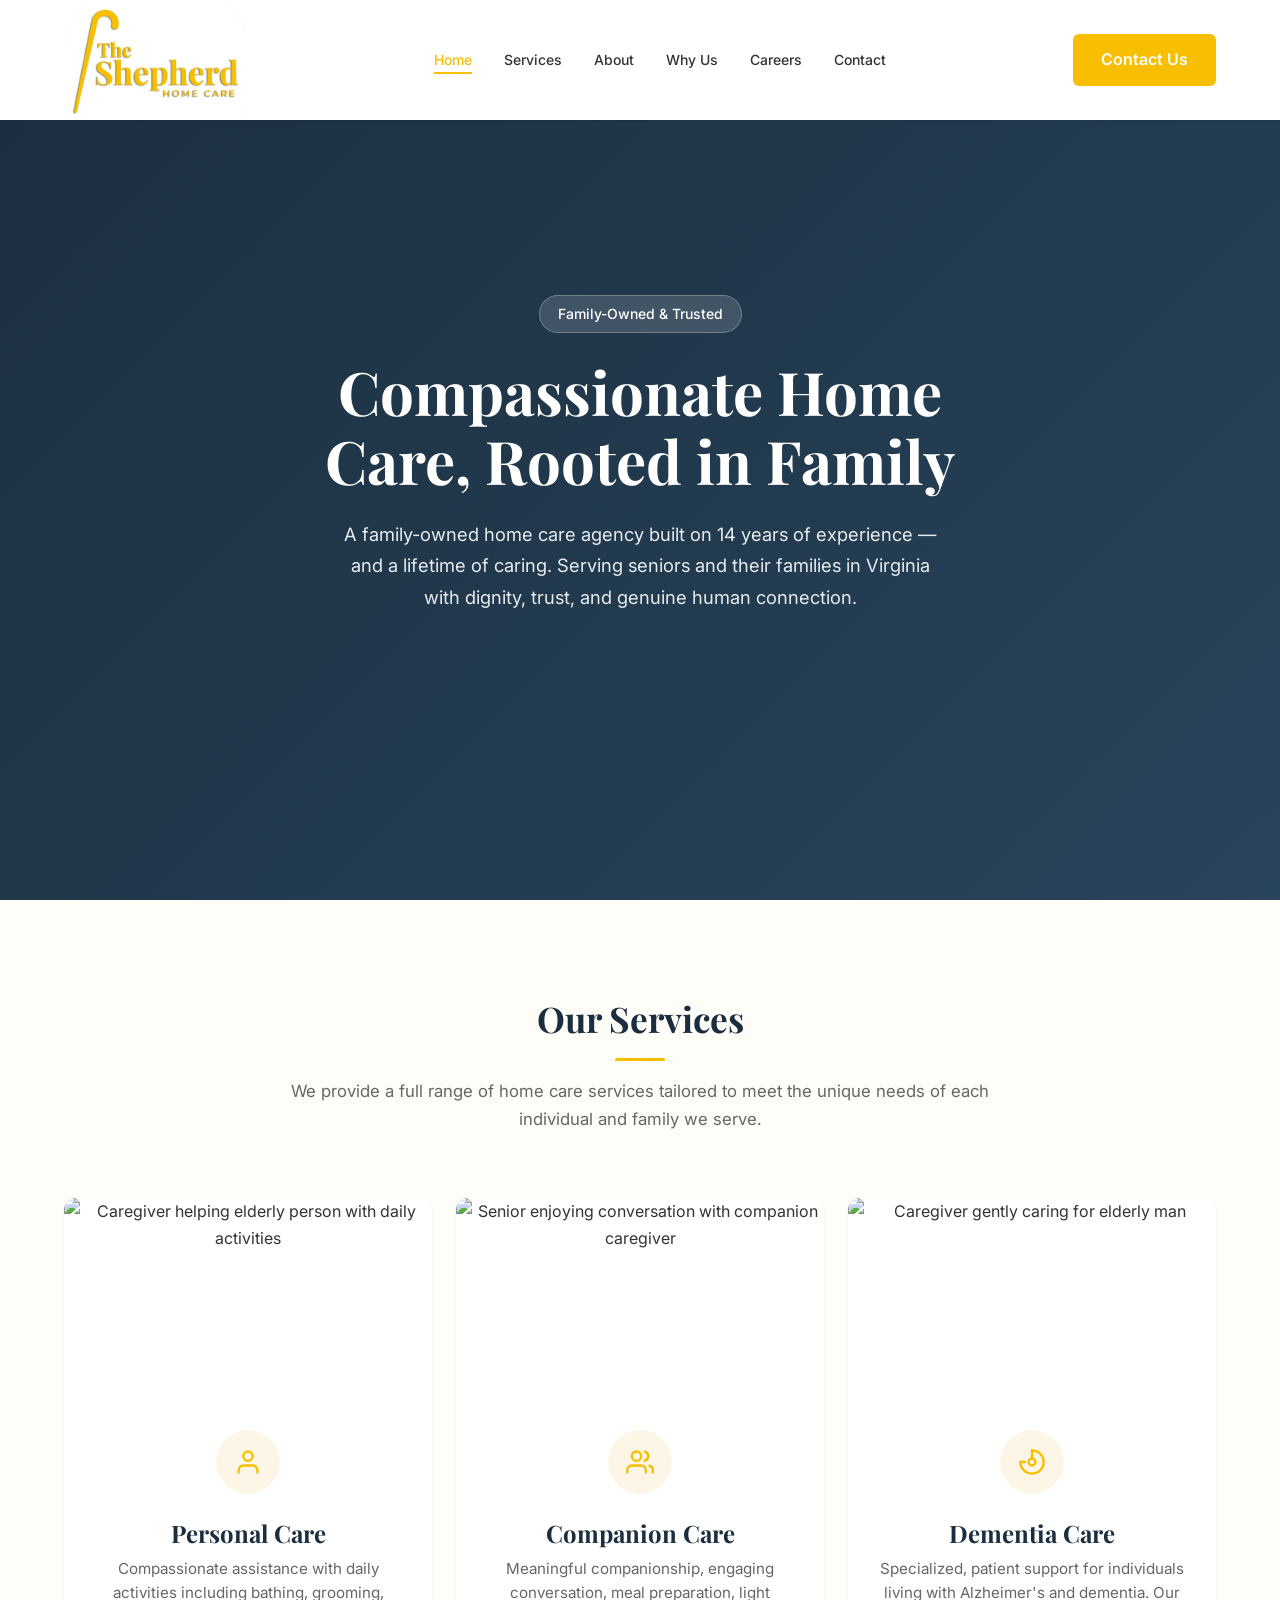
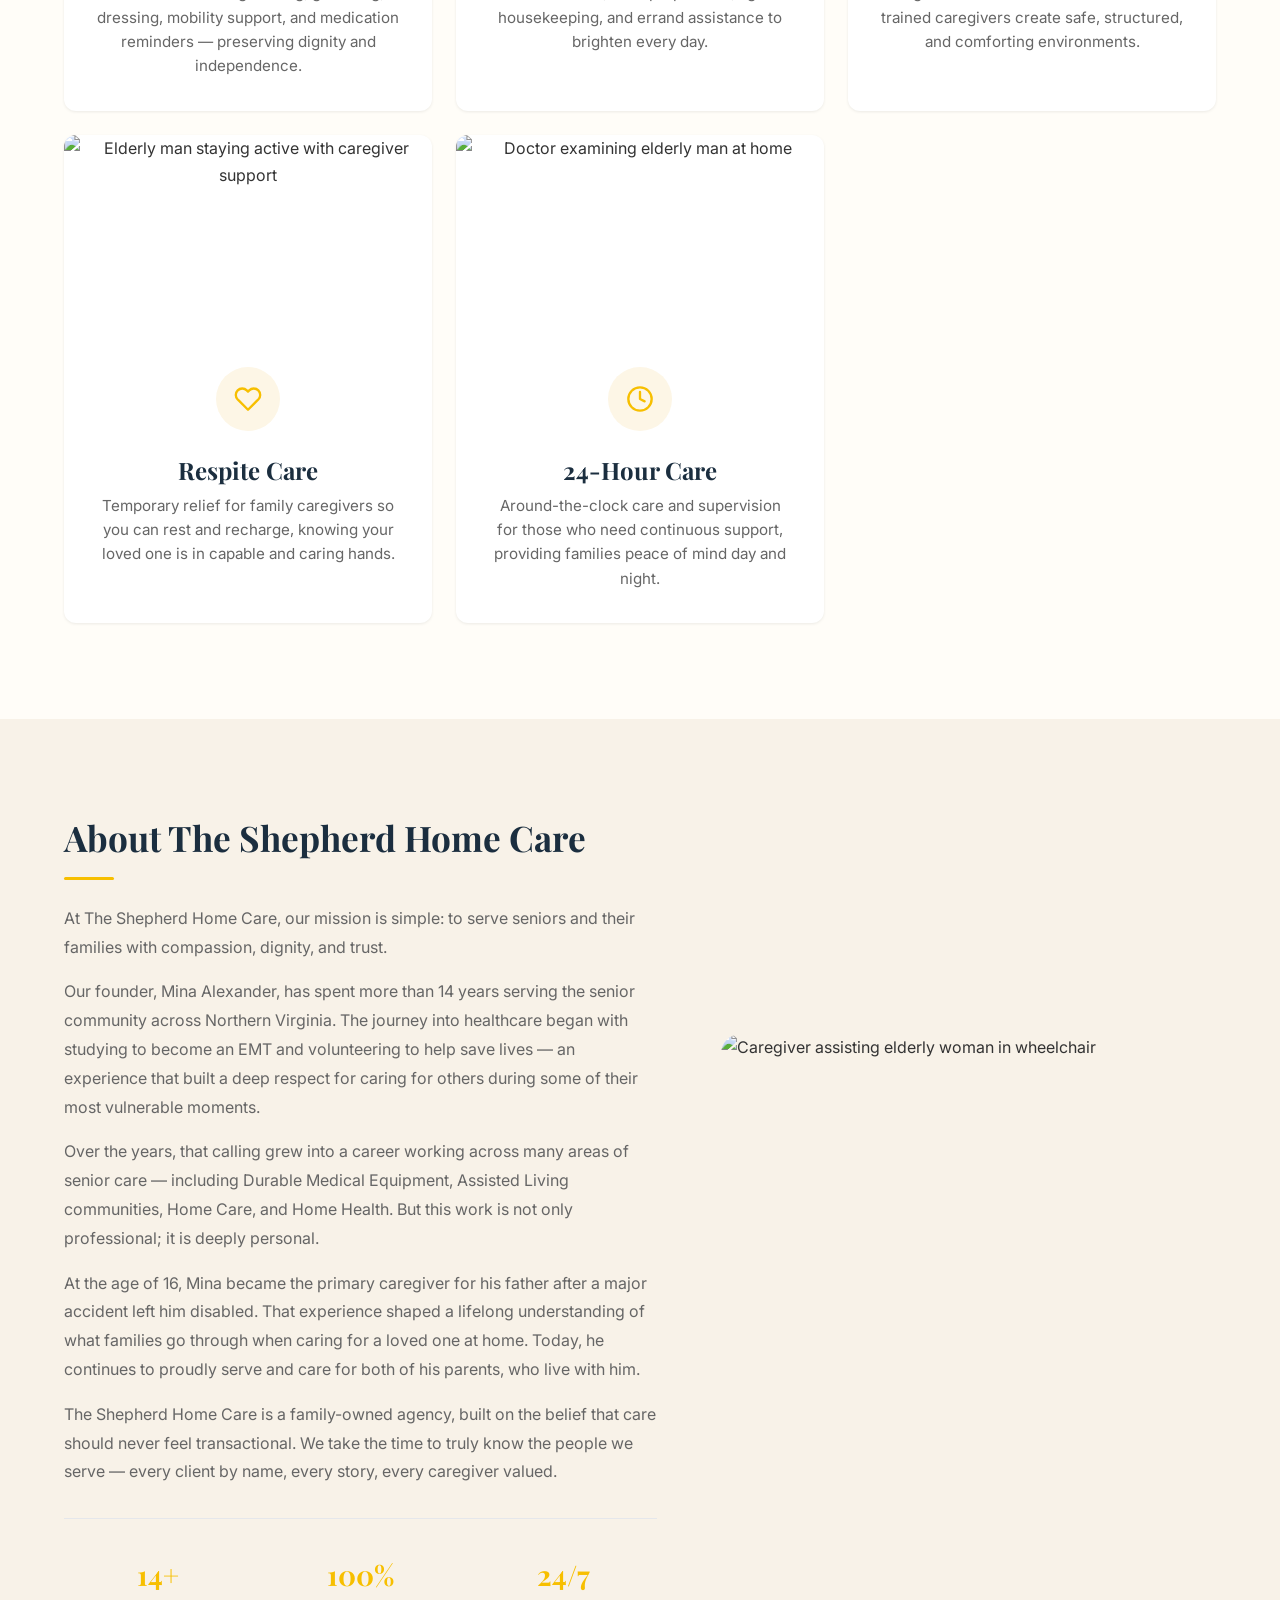
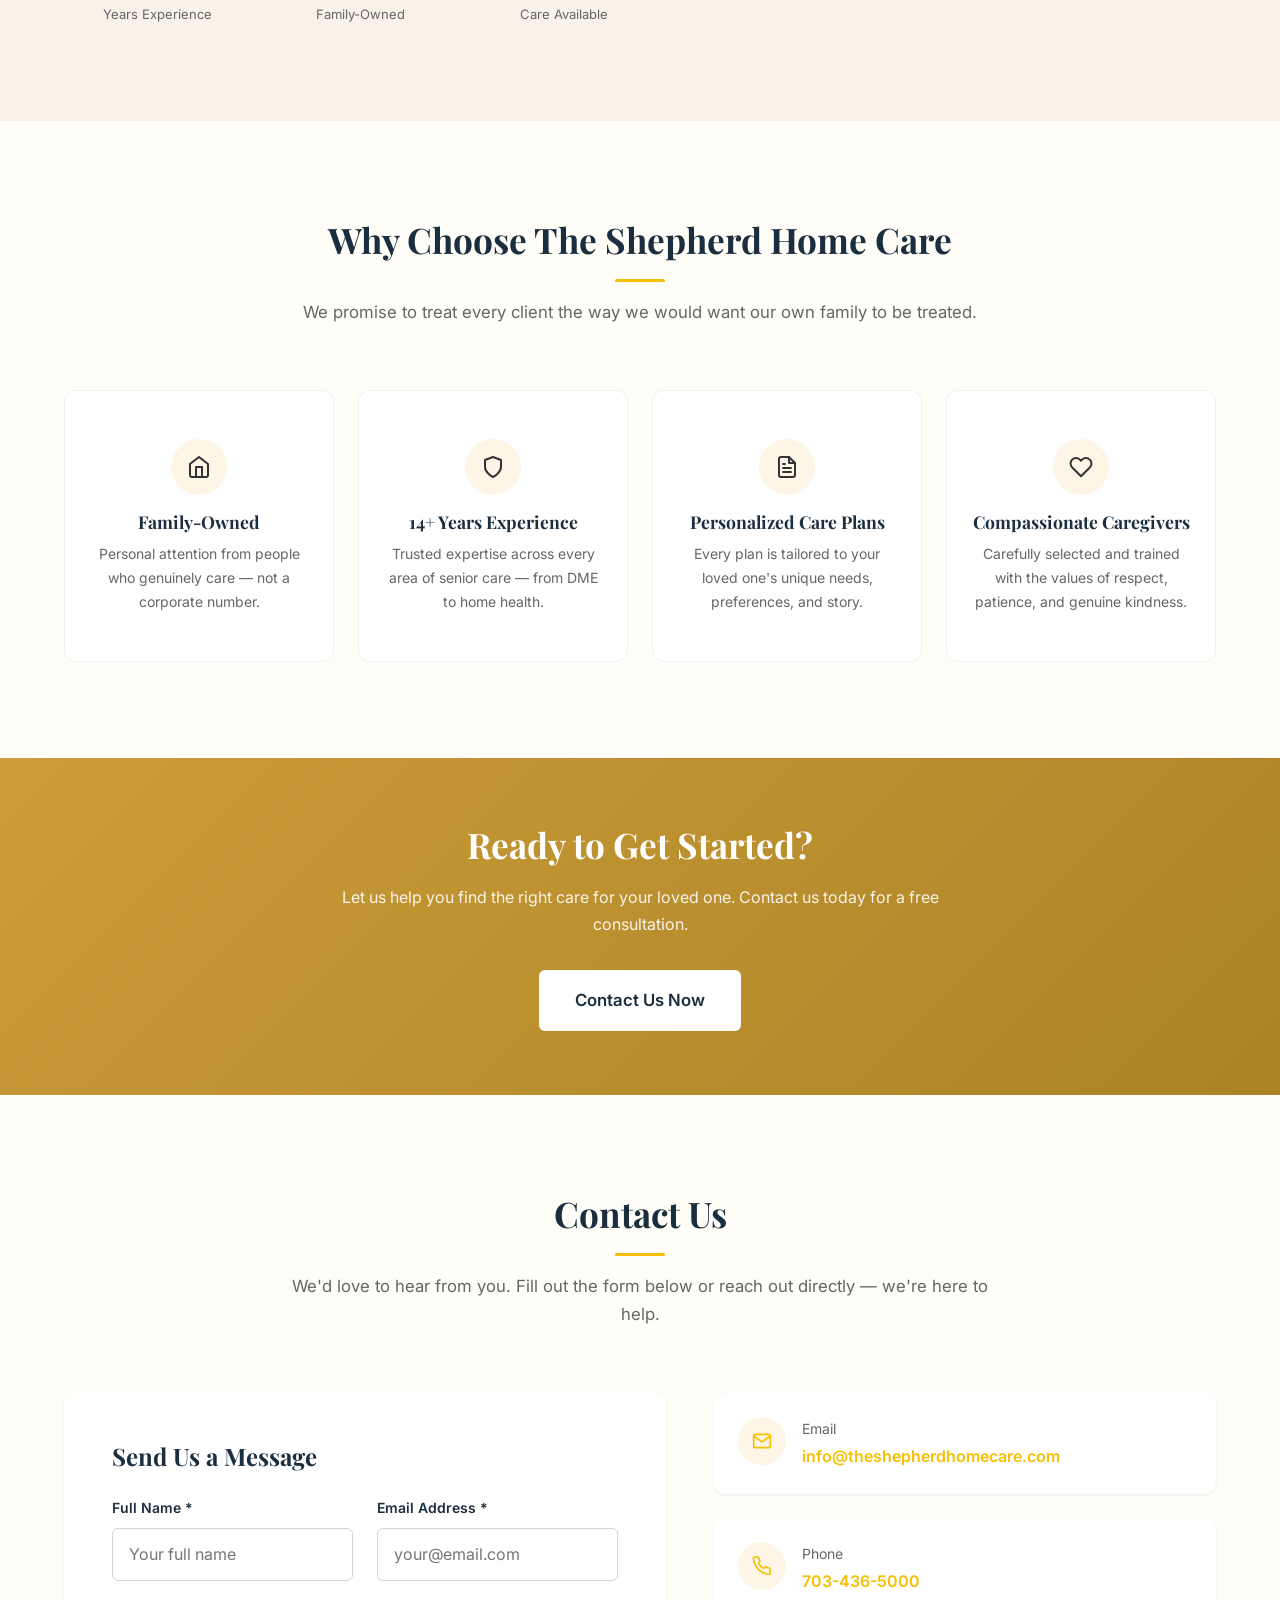
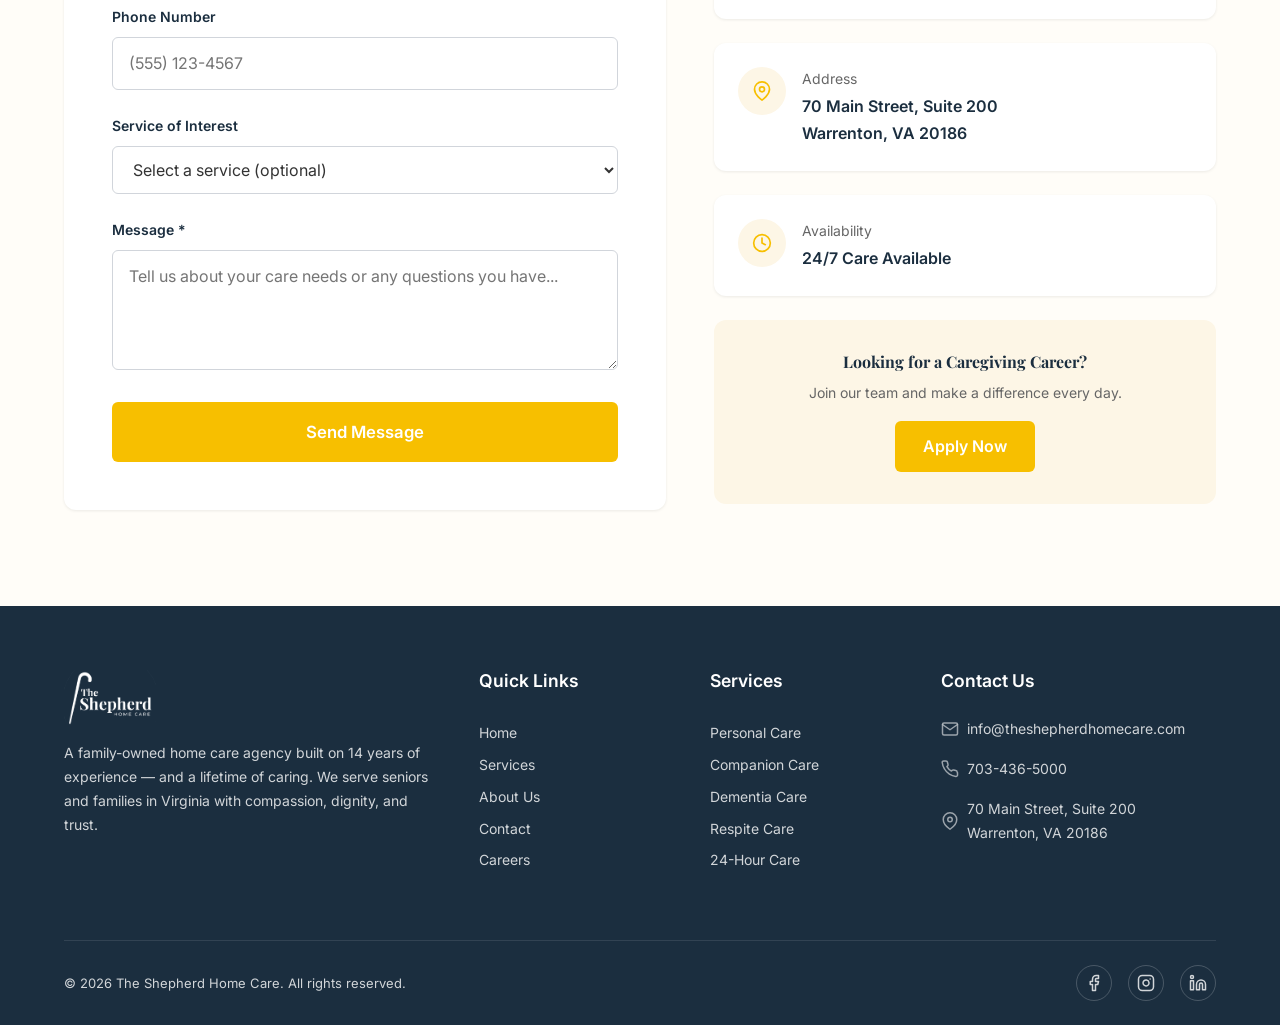
==== commit 4812adc0: "Add phone/address, hide reviews, fix Contact buttons to scroll to #contact section" ====
--- a/index.html
+++ b/index.html
@@ -46,12 +46,12 @@
           <li><a class="nav-link" href="#about">About</a></li>
           <li><a class="nav-link" href="#why-us">Why Us</a></li>
           <li><a class="nav-link" href="careers.html">Careers</a></li>
-          <li><a class="nav-link" href="mailto:info@theshepherdhomecare.com">Contact</a></li>
+          <li><a class="nav-link" href="#contact">Contact</a></li>
         </ul>
       </nav>
 
       <div class="header-actions">
-        <a class="btn btn--primary header-cta" href="mailto:info@theshepherdhomecare.com">Contact Us</a>
+        <a class="btn btn--primary header-cta" href="#contact">Contact Us</a>
         <button class="nav-toggle" aria-label="Open menu" aria-expanded="false">
           <span></span>
           <span></span>
@@ -68,8 +68,7 @@
       <a href="#why-us">Why Us</a>
       <a href="careers.html">Careers</a>
       <a href="#contact">Contact</a>
-      <a class="btn btn--primary btn--large" href="mailto:info@theshepherdhomecare.com" style="margin-top:16px;">Contact
-        Us</a>
+      <a class="btn btn--primary btn--large" href="#contact" style="margin-top:16px;">Contact Us</a>
     </div>
   </header>
 
@@ -326,8 +325,8 @@
       </div>
     </section>
 
-    <!-- ===== TESTIMONIALS ===== -->
-    <section class="section section--alt testimonials">
+    <!-- ===== TESTIMONIALS ===== (hidden) -->
+    <section class="section section--alt testimonials" style="display:none;" aria-hidden="true">
       <div class="container">
         <div class="section-header animate-on-scroll">
           <h2>What Families Are Saying</h2>
@@ -358,7 +357,7 @@
         <h2>Ready to Get Started?</h2>
         <p>Let us help you find the right care for your loved one. Contact us today for a free consultation.</p>
         <div style="display:flex;gap:16px;justify-content:center;flex-wrap:wrap;">
-          <a class="btn btn--white btn--large" href="mailto:info@theshepherdhomecare.com">Contact Us Now</a>
+          <a class="btn btn--white btn--large" href="#contact">Contact Us Now</a>
         </div>
       </div>
     </section>
@@ -449,6 +448,36 @@
             </div>
 
 
+            <div class="contact-info-item">
+              <div class="contact-info-item__icon">
+                <svg width="20" height="20" viewBox="0 0 24 24" fill="none" stroke="currentColor" stroke-width="2"
+                  stroke-linecap="round" stroke-linejoin="round">
+                  <path d="M22 16.92v3a2 2 0 0 1-2.18 2 19.79 19.79 0 0 1-8.63-3.07A19.5 19.5 0 0 1 4.69 12a19.79 19.79 0 0 1-3.07-8.67A2 2 0 0 1 3.6 1.18h3a2 2 0 0 1 2 1.72c.127.96.361 1.903.7 2.81a2 2 0 0 1-.45 2.11L7.91 8.77a16 16 0 0 0 6 6l.95-.95a2 2 0 0 1 2.11-.45c.907.339 1.85.573 2.81.7a2 2 0 0 1 1.72 2z" />
+                </svg>
+              </div>
+              <div>
+                <div class="contact-info-item__label">Phone</div>
+                <div class="contact-info-item__value">
+                  <a href="tel:+17034365000">703-436-5000</a>
+                </div>
+              </div>
+            </div>
+
+            <div class="contact-info-item">
+              <div class="contact-info-item__icon">
+                <svg width="20" height="20" viewBox="0 0 24 24" fill="none" stroke="currentColor" stroke-width="2"
+                  stroke-linecap="round" stroke-linejoin="round">
+                  <path d="M21 10c0 7-9 13-9 13s-9-6-9-13a9 9 0 0 1 18 0z" />
+                  <circle cx="12" cy="10" r="3" />
+                </svg>
+              </div>
+              <div>
+                <div class="contact-info-item__label">Address</div>
+                <div class="contact-info-item__value">
+                  70 Main Street, Suite 200<br>Warrenton, VA 20186
+                </div>
+              </div>
+            </div>
 
             <div class="contact-info-item">
               <div class="contact-info-item__icon">
@@ -528,10 +557,18 @@
           <div class="footer-contact-item">
             <svg width="18" height="18" viewBox="0 0 24 24" fill="none" stroke="currentColor" stroke-width="2"
               stroke-linecap="round" stroke-linejoin="round">
+              <path d="M22 16.92v3a2 2 0 0 1-2.18 2 19.79 19.79 0 0 1-8.63-3.07A19.5 19.5 0 0 1 4.69 12a19.79 19.79 0 0 1-3.07-8.67A2 2 0 0 1 3.6 1.18h3a2 2 0 0 1 2 1.72c.127.96.361 1.903.7 2.81a2 2 0 0 1-.45 2.11L7.91 8.77a16 16 0 0 0 6 6l.95-.95a2 2 0 0 1 2.11-.45c.907.339 1.85.573 2.81.7a2 2 0 0 1 1.72 2z" />
+            </svg>
+            <a href="tel:+17034365000">703-436-5000</a>
+          </div>
+
+          <div class="footer-contact-item">
+            <svg width="18" height="18" viewBox="0 0 24 24" fill="none" stroke="currentColor" stroke-width="2"
+              stroke-linecap="round" stroke-linejoin="round">
               <path d="M21 10c0 7-9 13-9 13s-9-6-9-13a9 9 0 0 1 18 0z" />
               <circle cx="12" cy="10" r="3" />
             </svg>
-            In Virginia
+            70 Main Street, Suite 200<br>Warrenton, VA 20186
           </div>
         </div>
       </div>
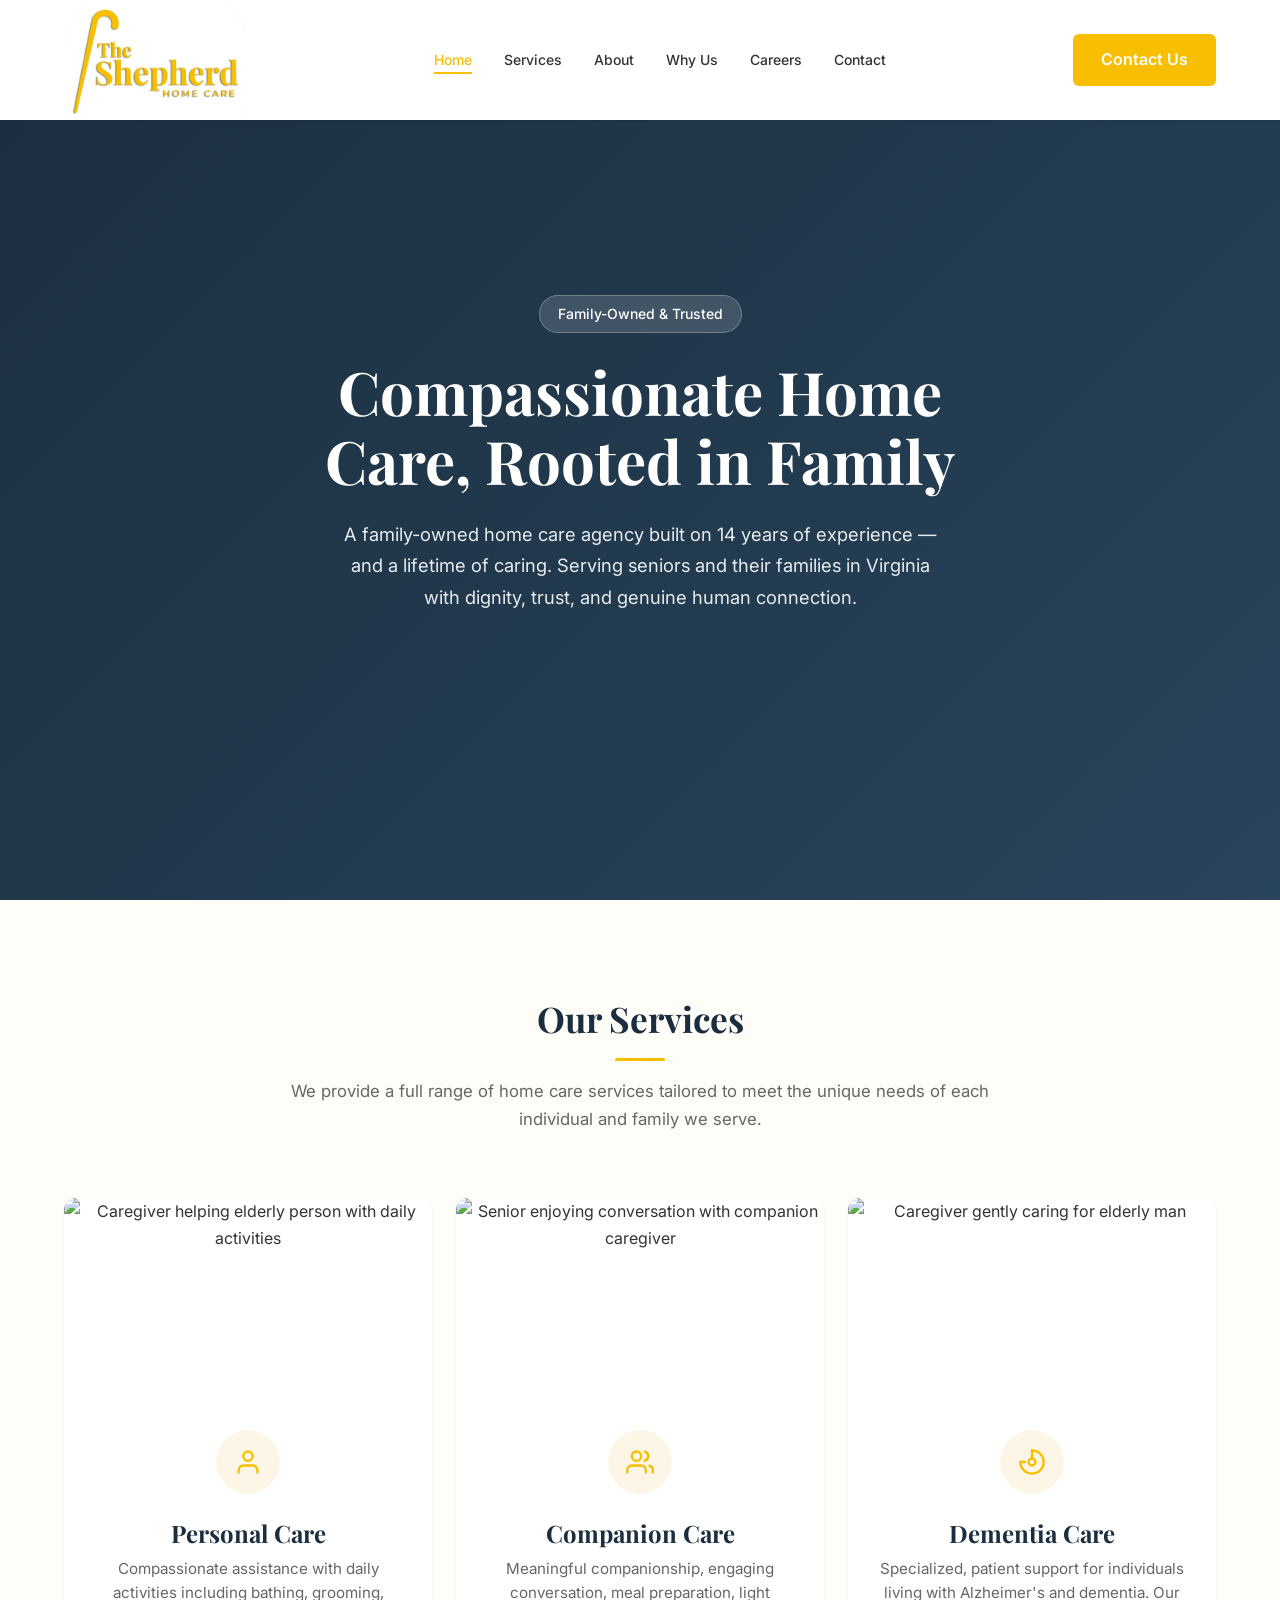
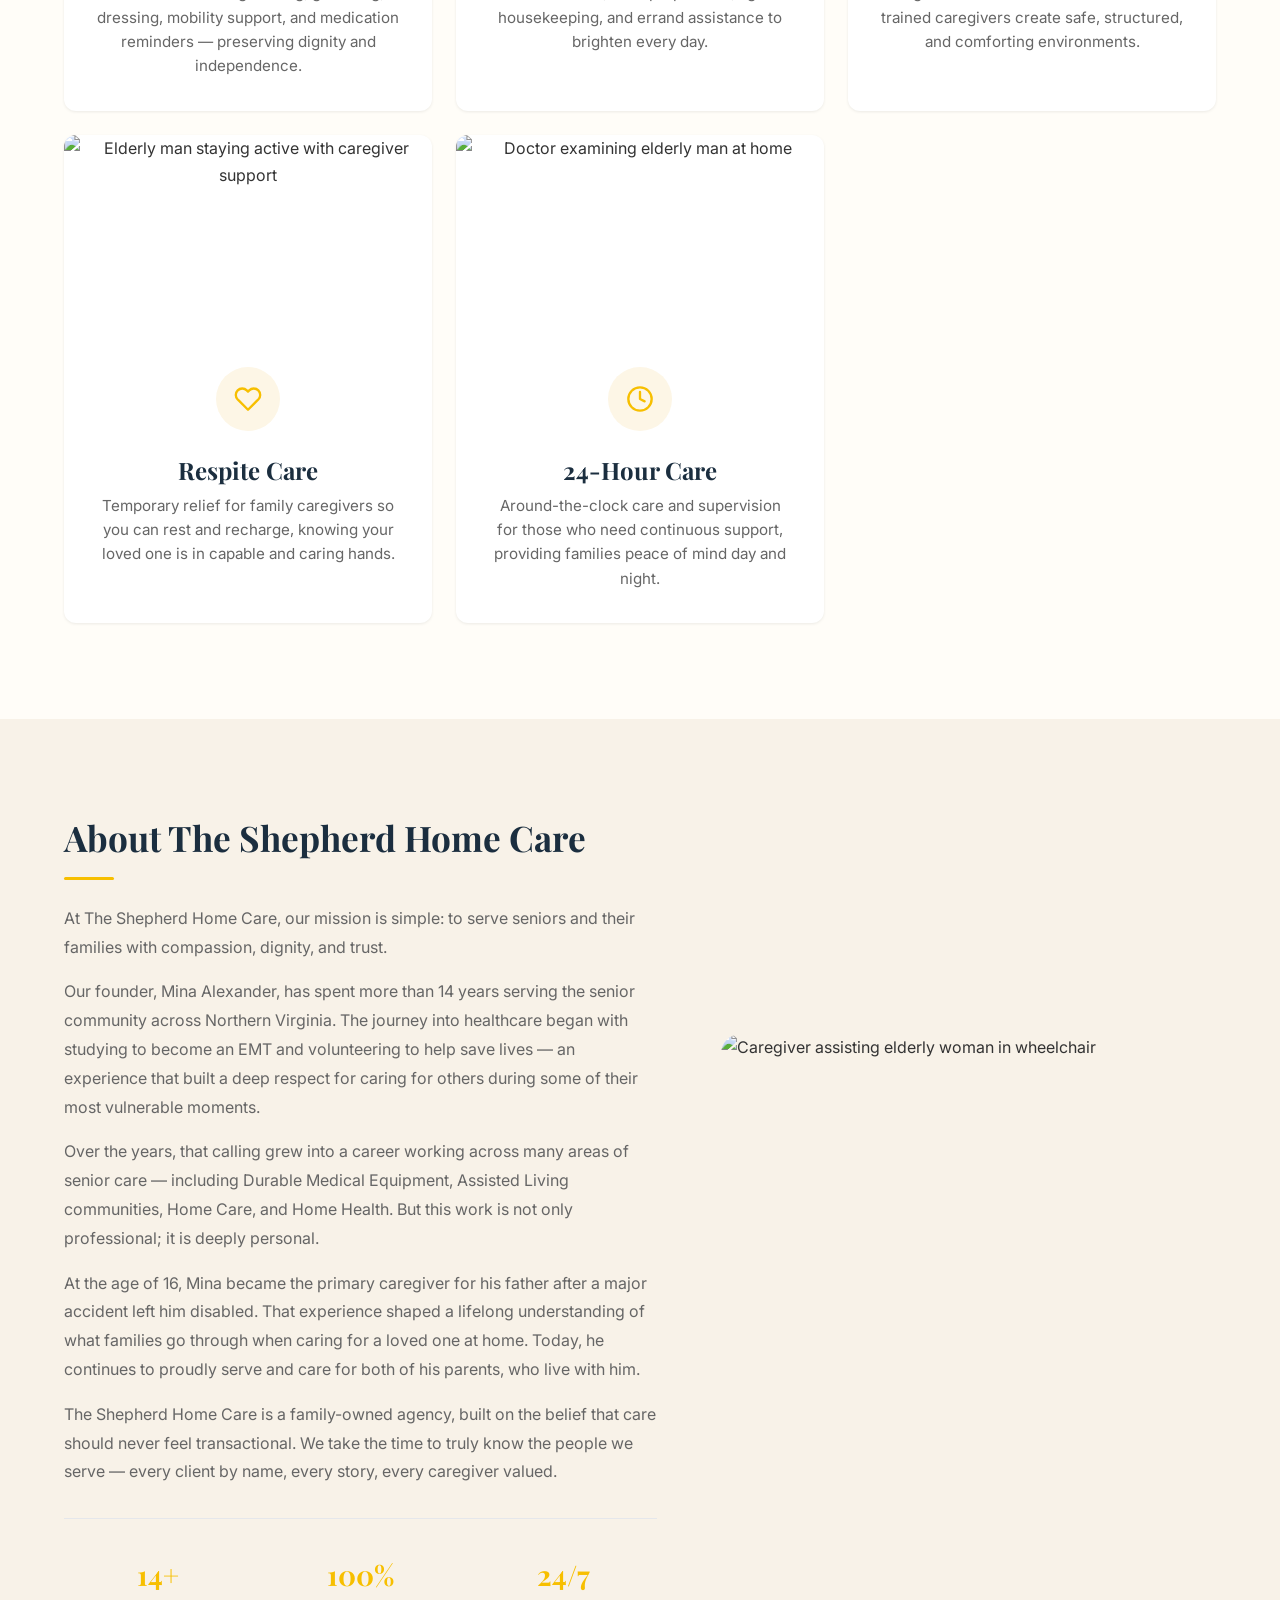
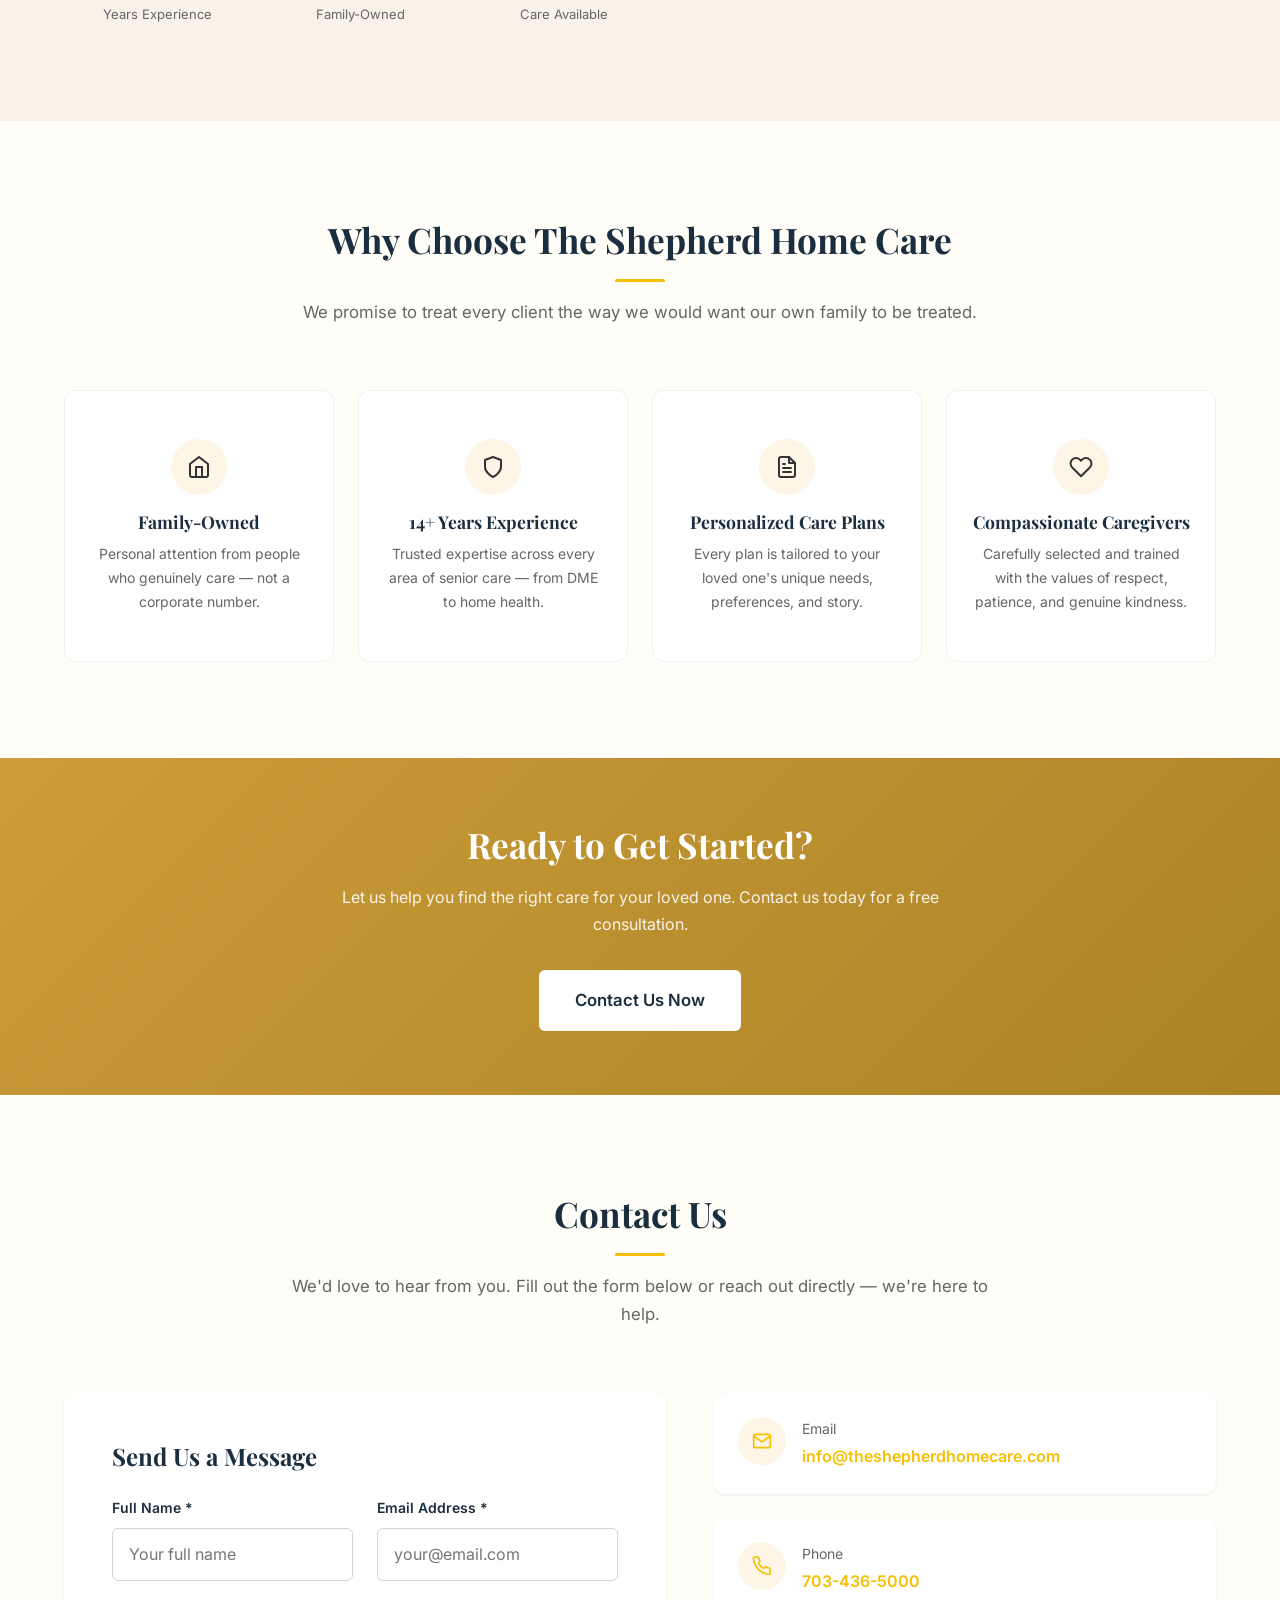
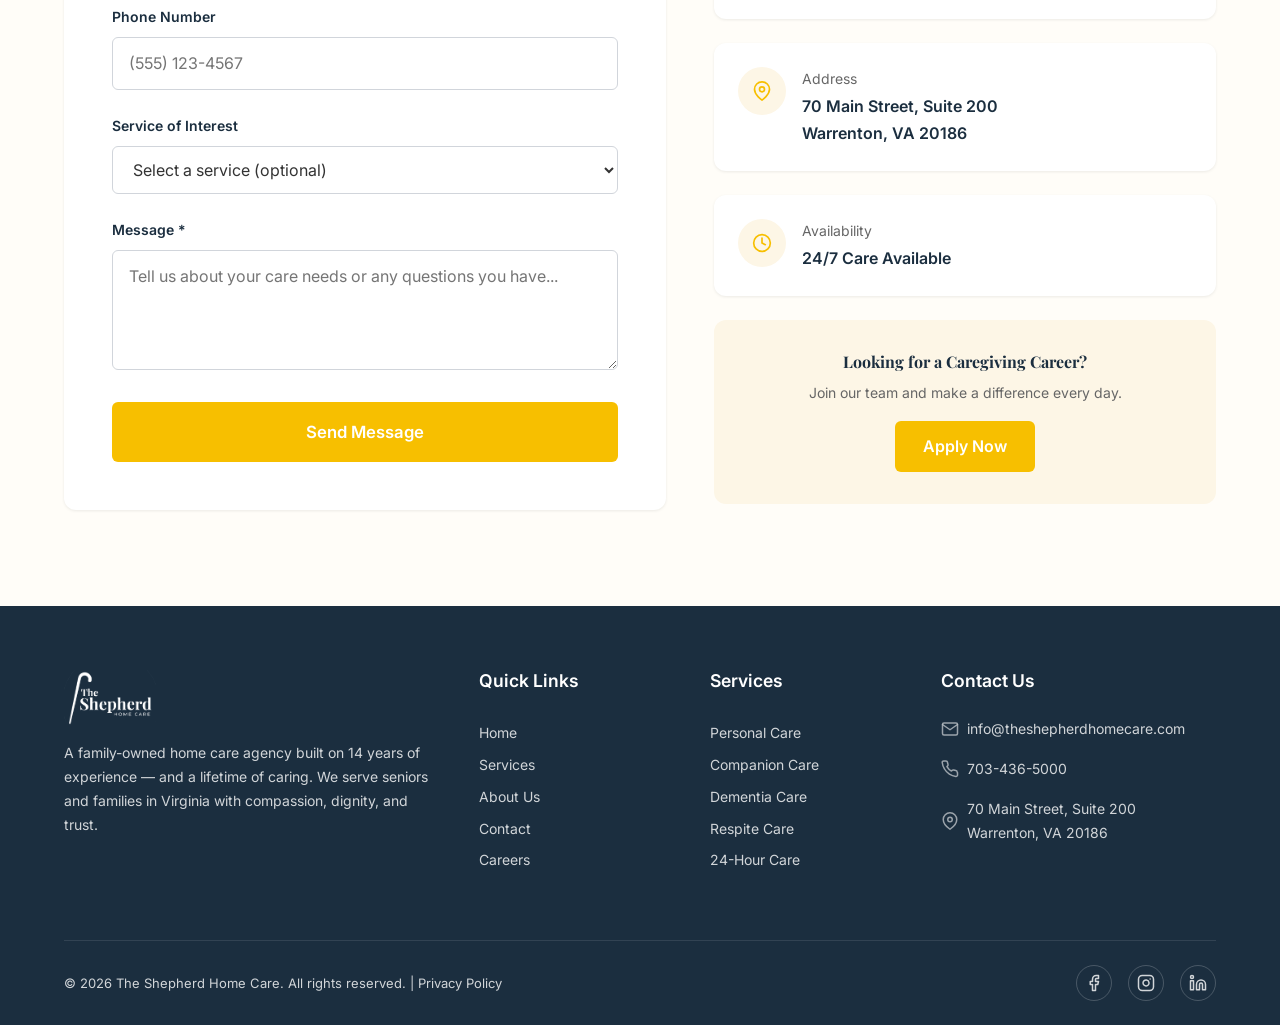
==== commit 1f64b6b2: "Add Privacy Policy page and footer links" ====
--- a/index.html
+++ b/index.html
@@ -574,7 +574,7 @@
       </div>
 
       <div class="footer-bottom">
-        <p>&copy; 2026 The Shepherd Home Care. All rights reserved.</p>
+        <p>&copy; 2026 The Shepherd Home Care. All rights reserved. | <a href="privacy-policy.html">Privacy Policy</a></p>
         <div class="footer-social">
           <a href="#" aria-label="Facebook">
             <svg width="18" height="18" viewBox="0 0 24 24" fill="none" stroke="currentColor" stroke-width="2"
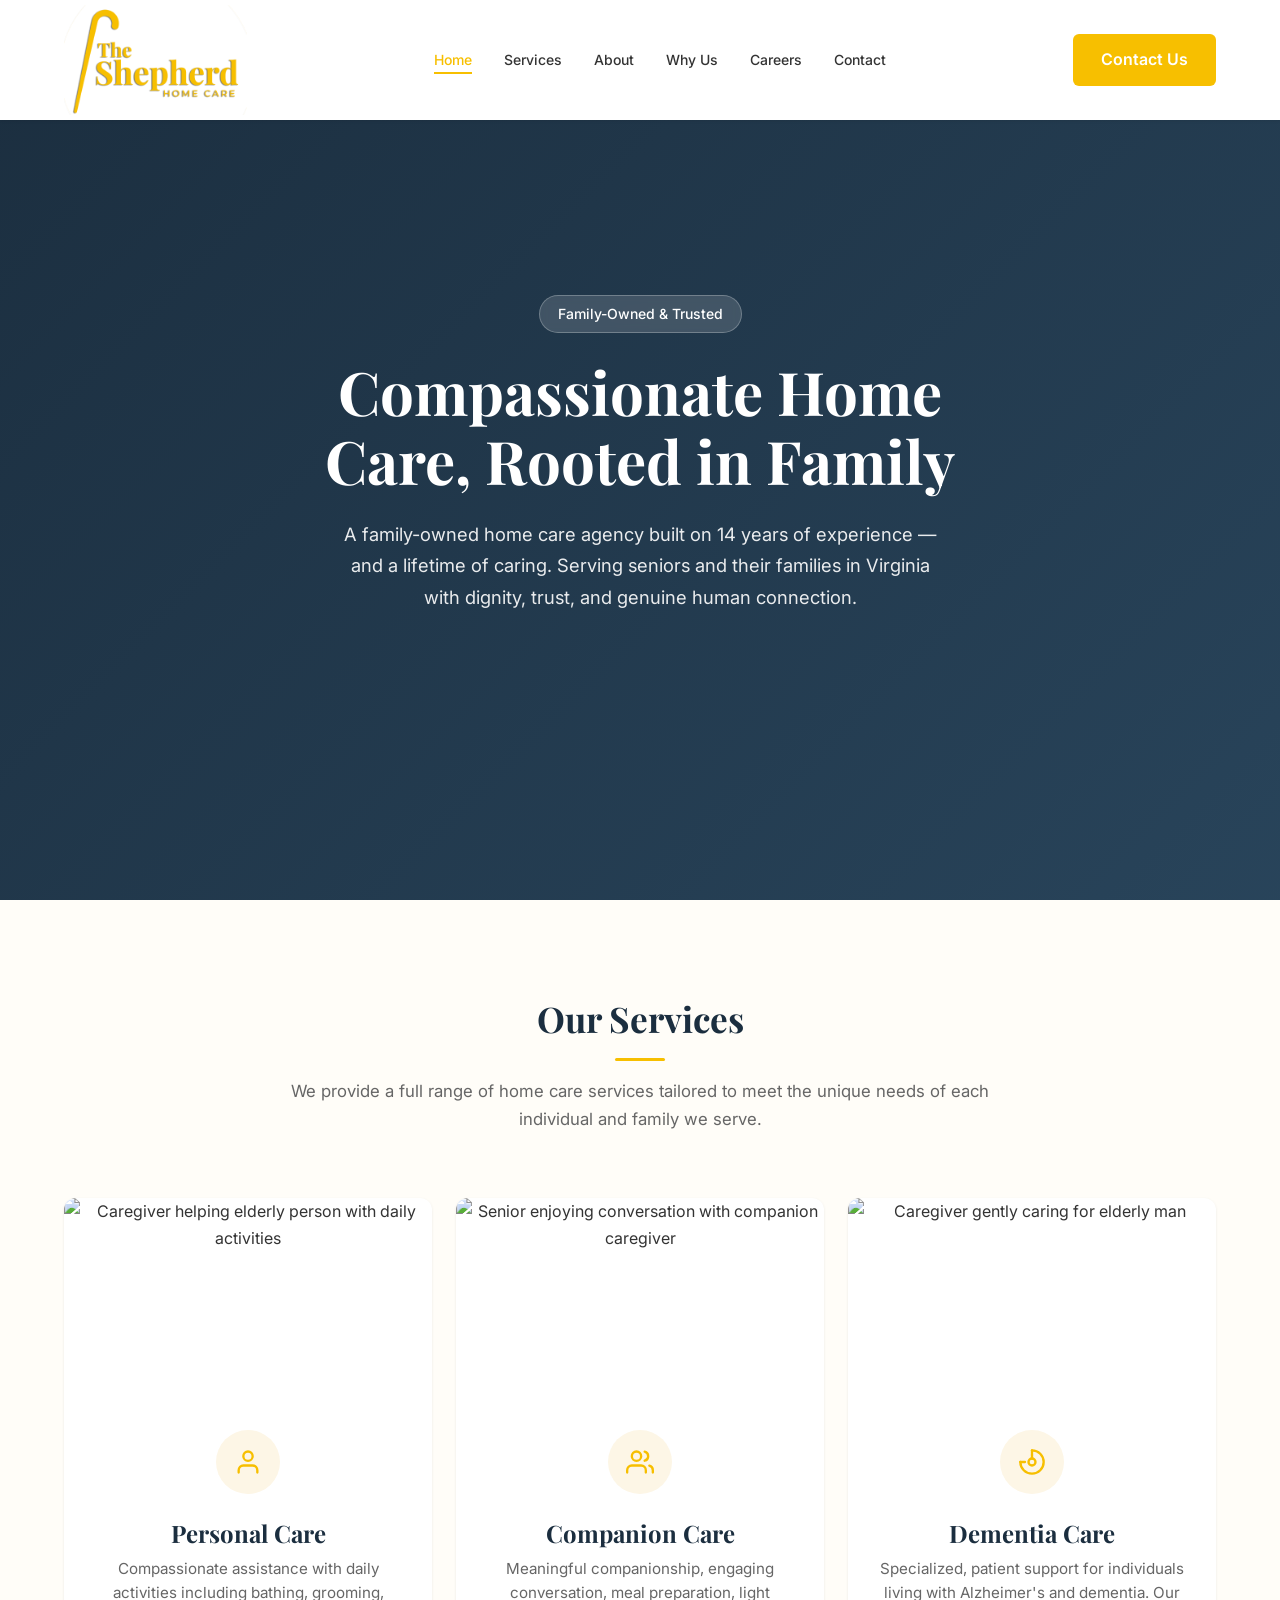
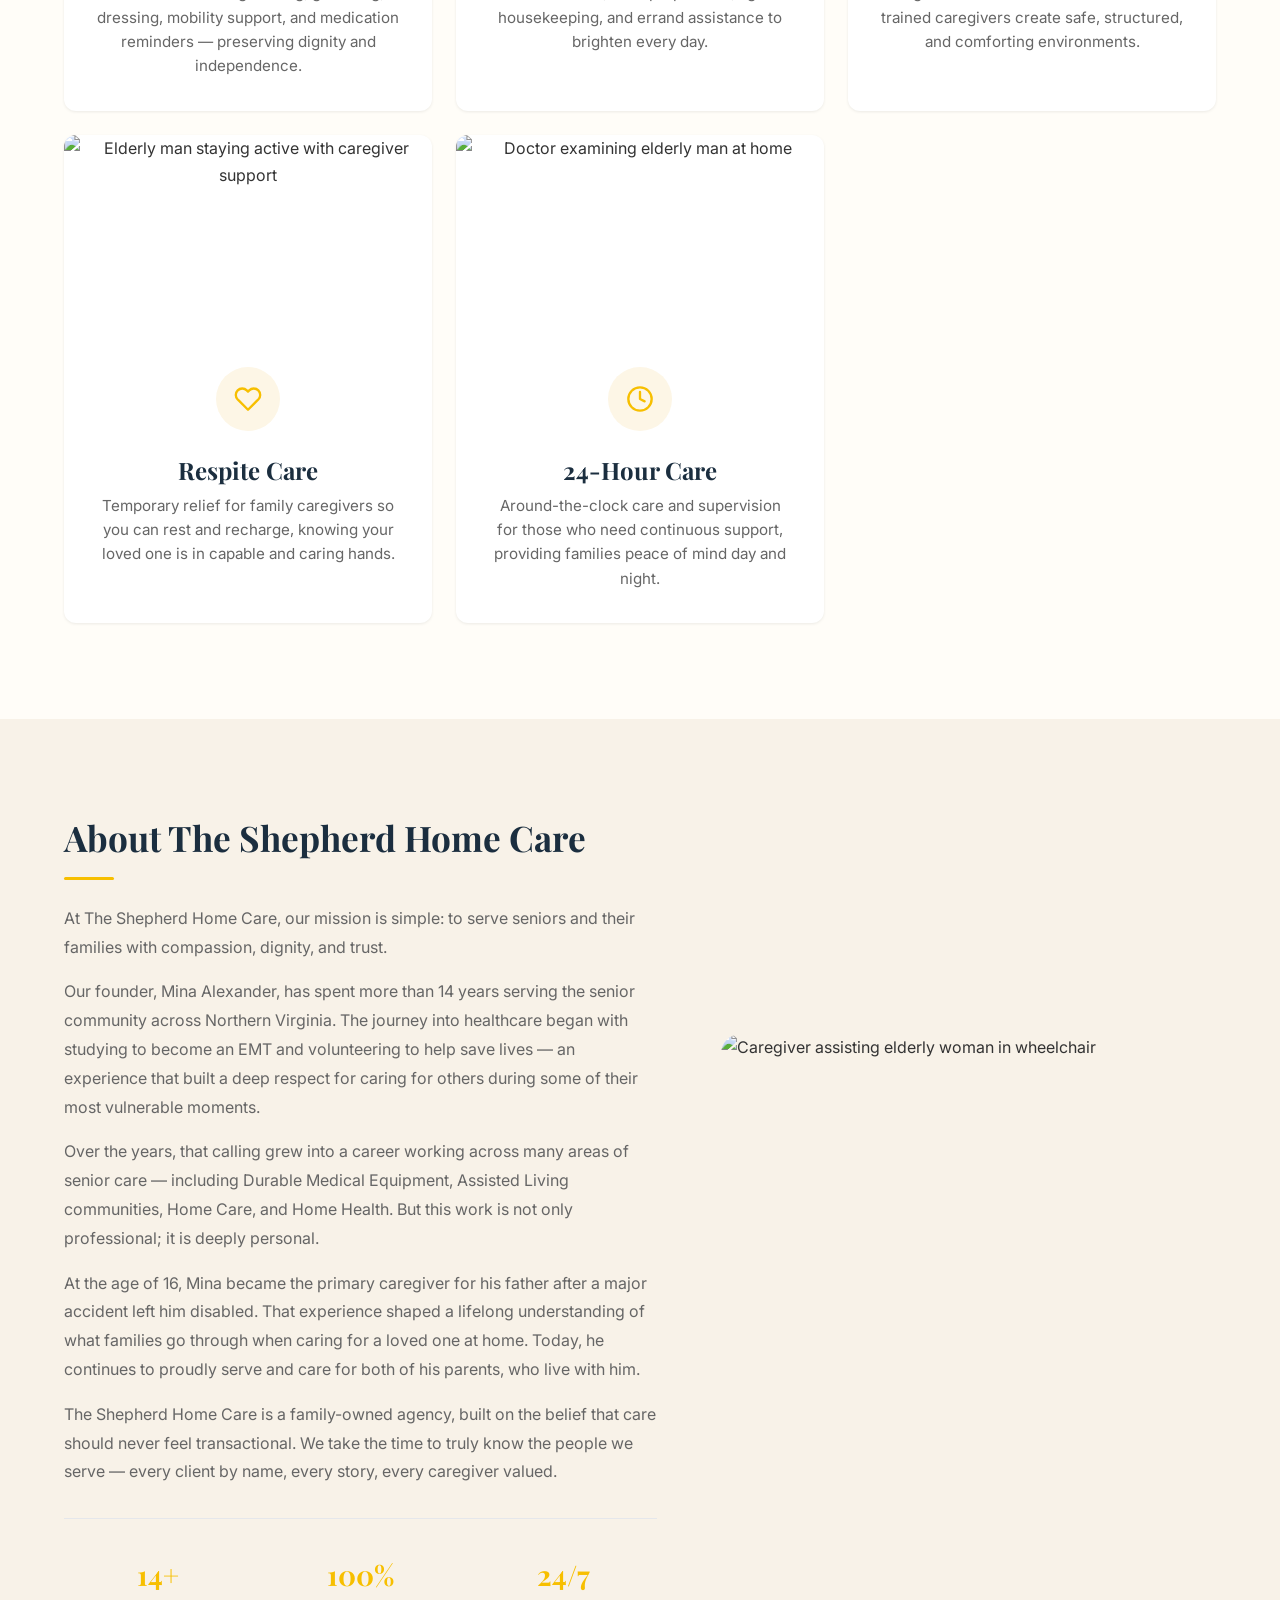
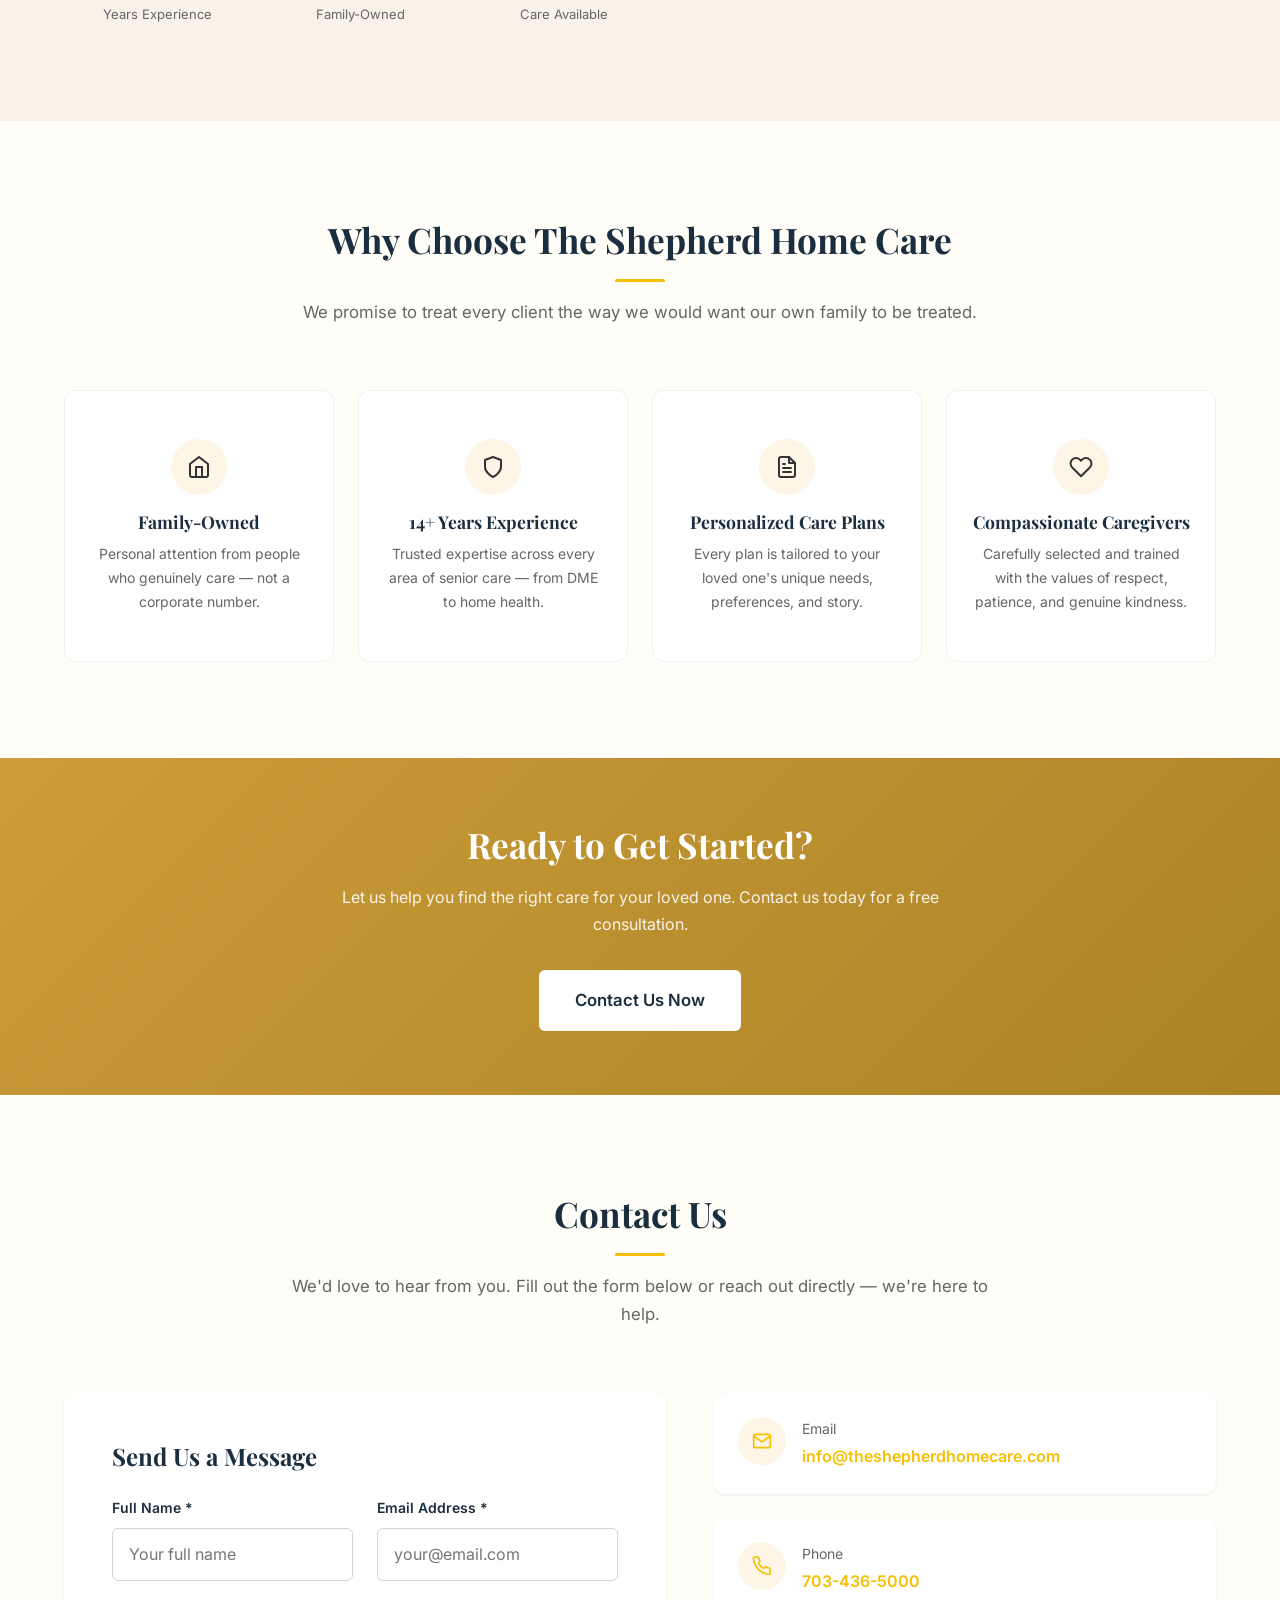
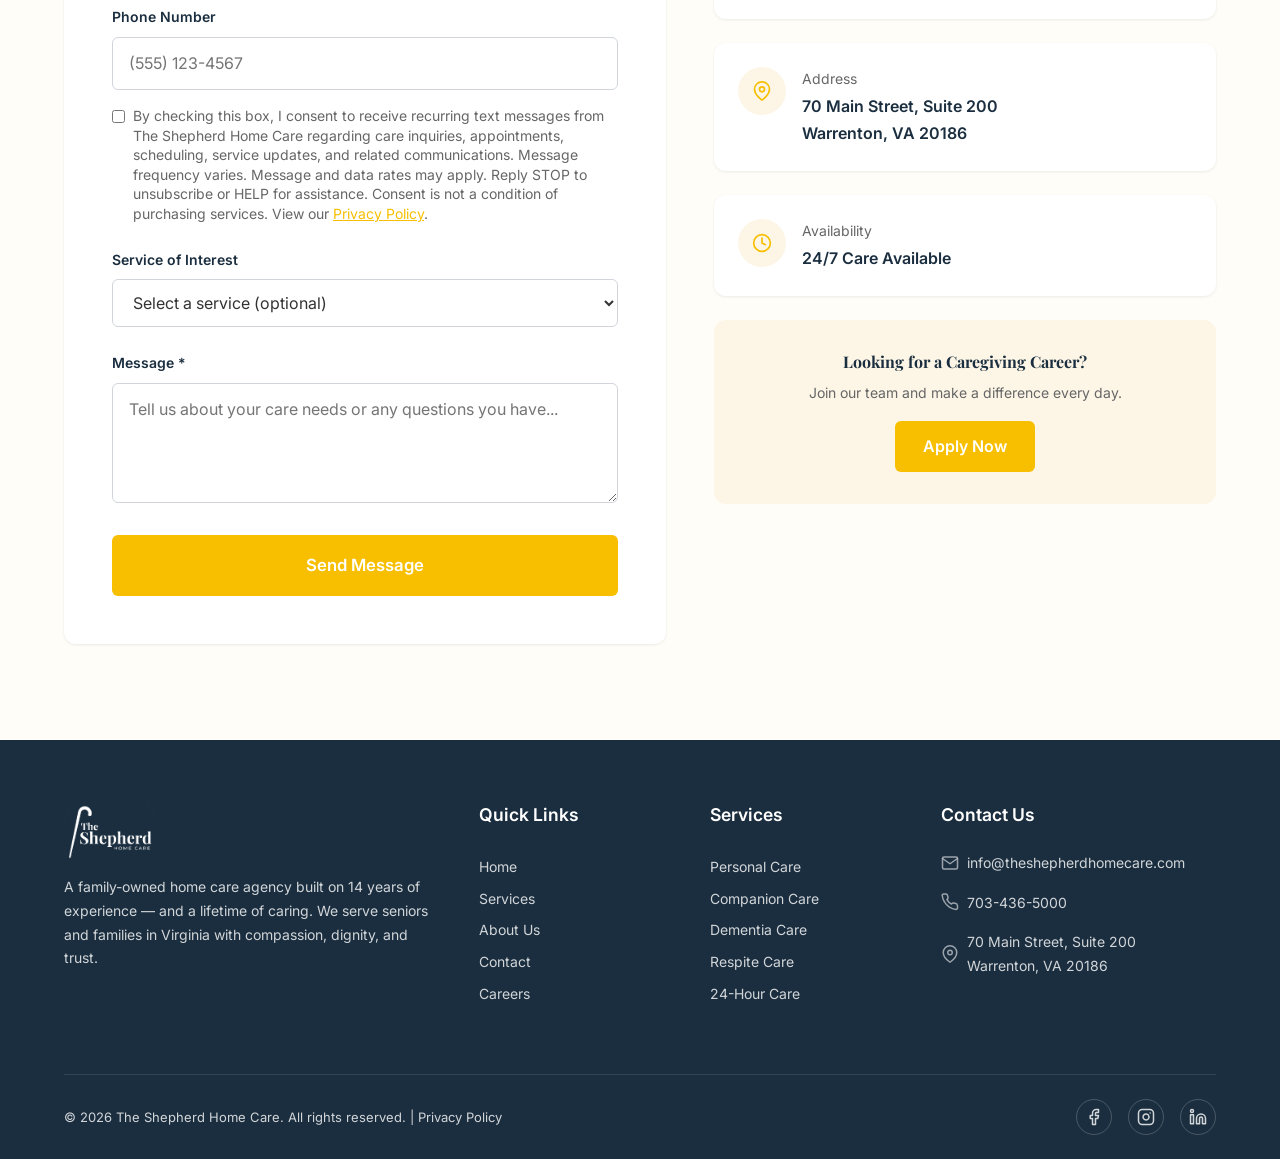
==== commit f95cef5a: "Add SMS consent checkbox to contact form" ====
--- a/index.html
+++ b/index.html
@@ -393,6 +393,13 @@
                 <label class="form-label" for="contact-phone">Phone Number</label>
                 <input class="form-input" type="tel" id="contact-phone" name="phone" placeholder="(555) 123-4567">
                 <div class="form-error">Please enter a valid phone number.</div>
+              </div>
+
+              <div class="form-group" style="display: flex; align-items: flex-start; gap: 8px; margin-top: -8px; margin-bottom: 24px;">
+                <input type="checkbox" id="sms-consent" name="sms-consent" style="margin-top: 4px;">
+                <label for="sms-consent" style="font-size: 0.875rem; line-height: 1.4; color: var(--color-text-light);">
+                  By checking this box, I consent to receive recurring text messages from The Shepherd Home Care regarding care inquiries, appointments, scheduling, service updates, and related communications. Message frequency varies. Message and data rates may apply. Reply STOP to unsubscribe or HELP for assistance. Consent is not a condition of purchasing services. View our <a href="privacy-policy.html" style="color: var(--color-primary); text-decoration: underline;">Privacy Policy</a>.
+                </label>
               </div>
 
               <div class="form-group">
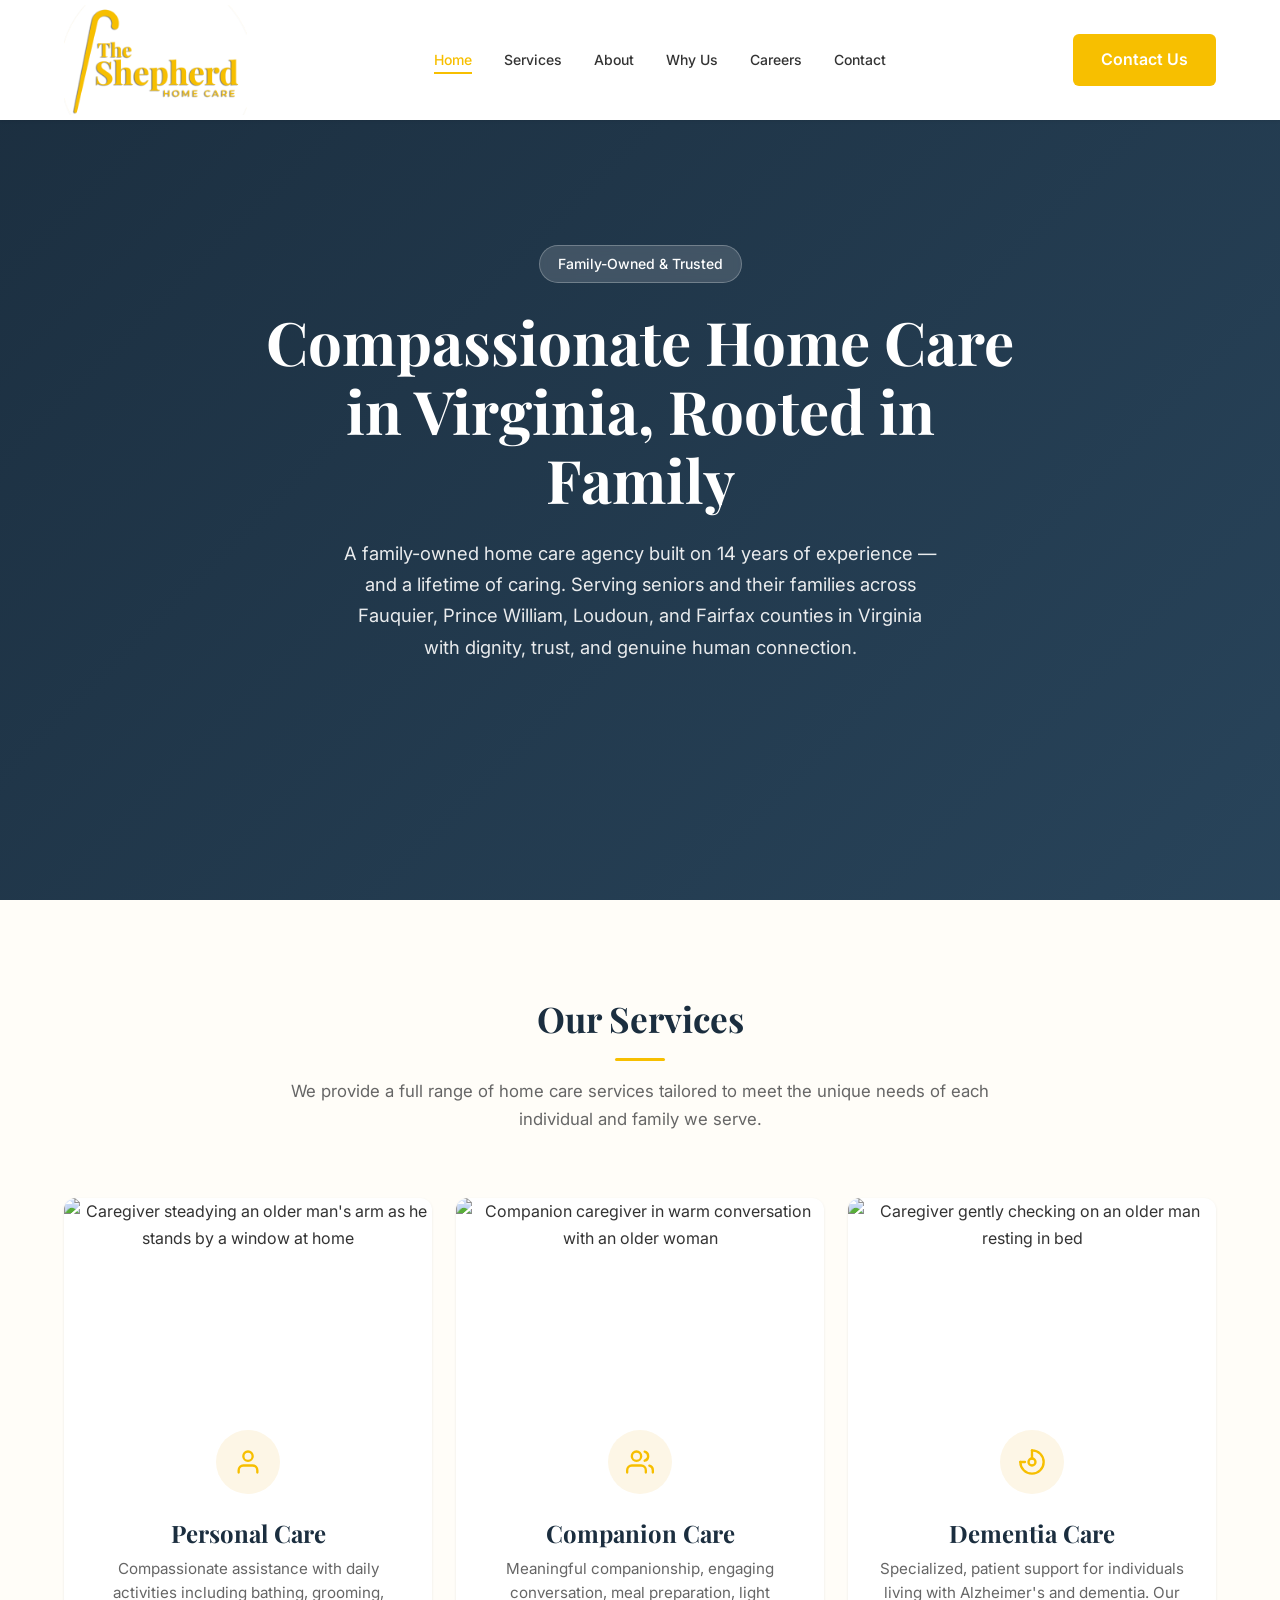
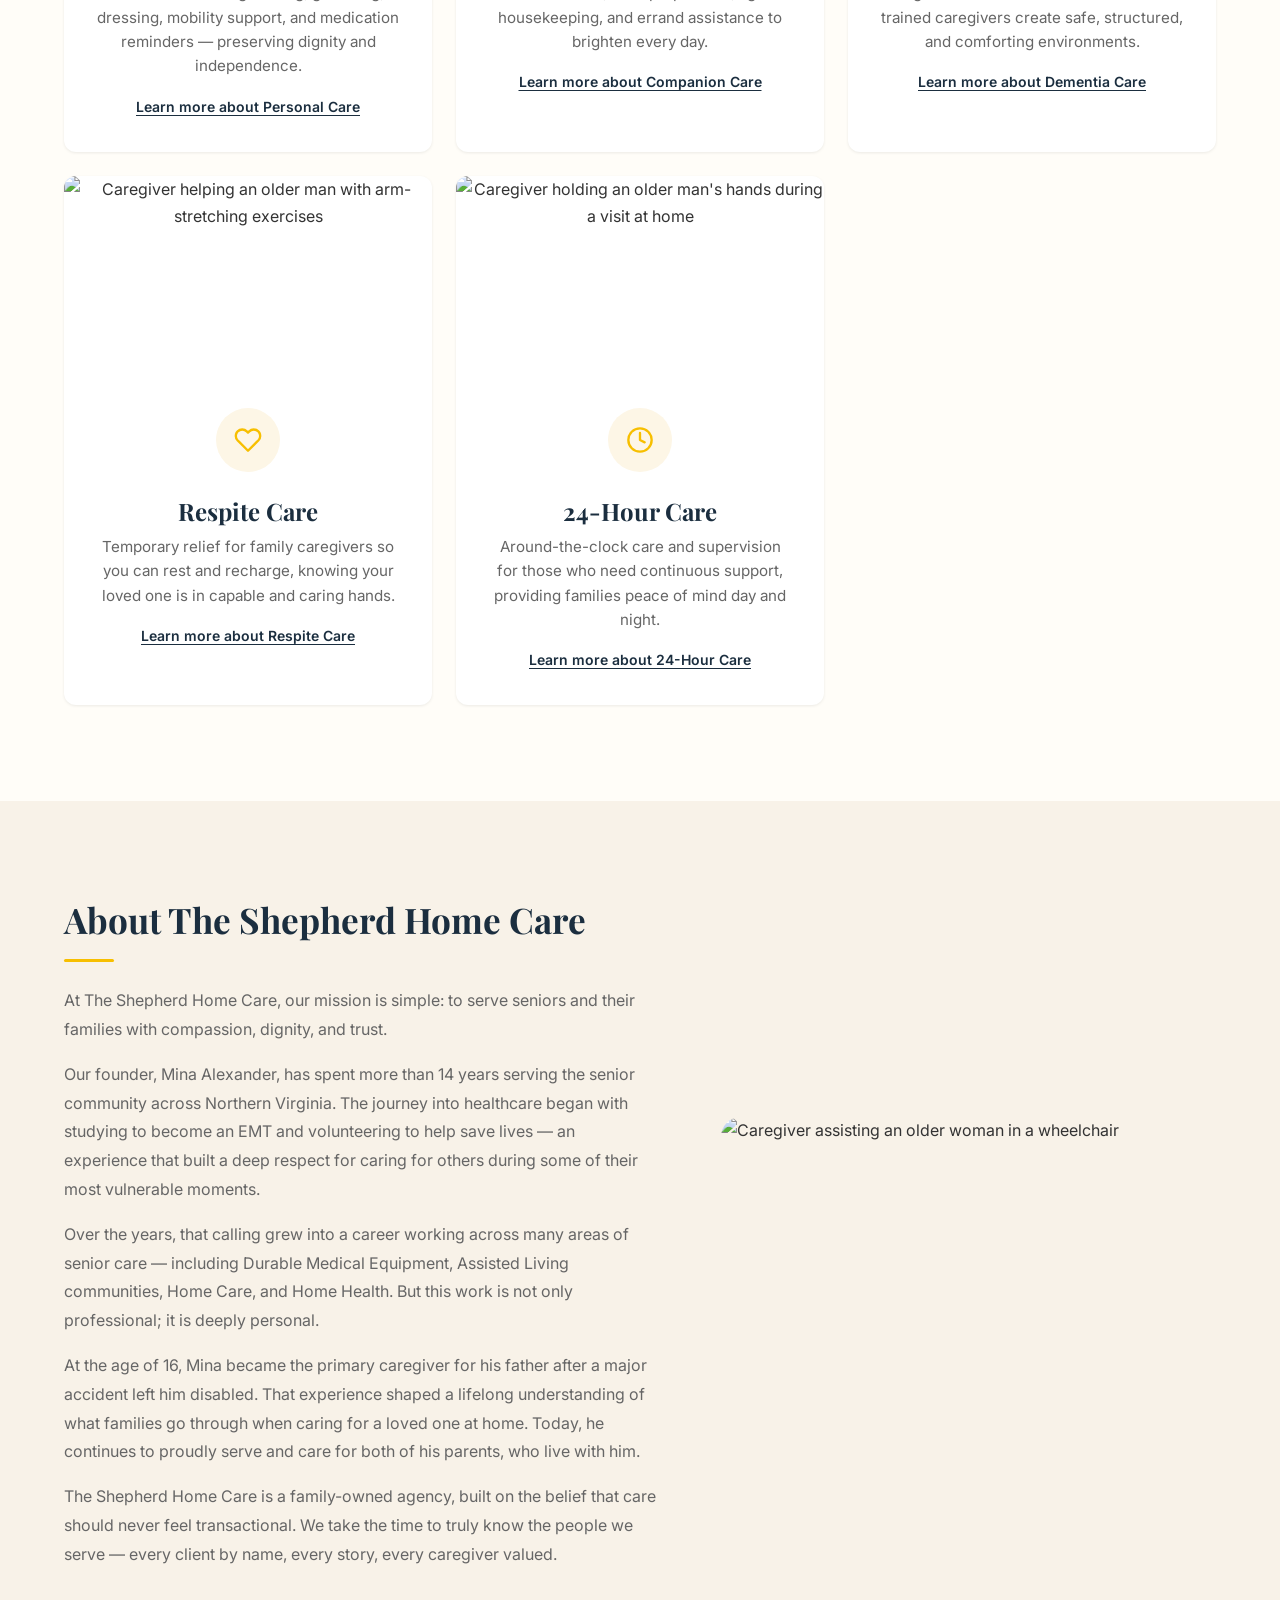
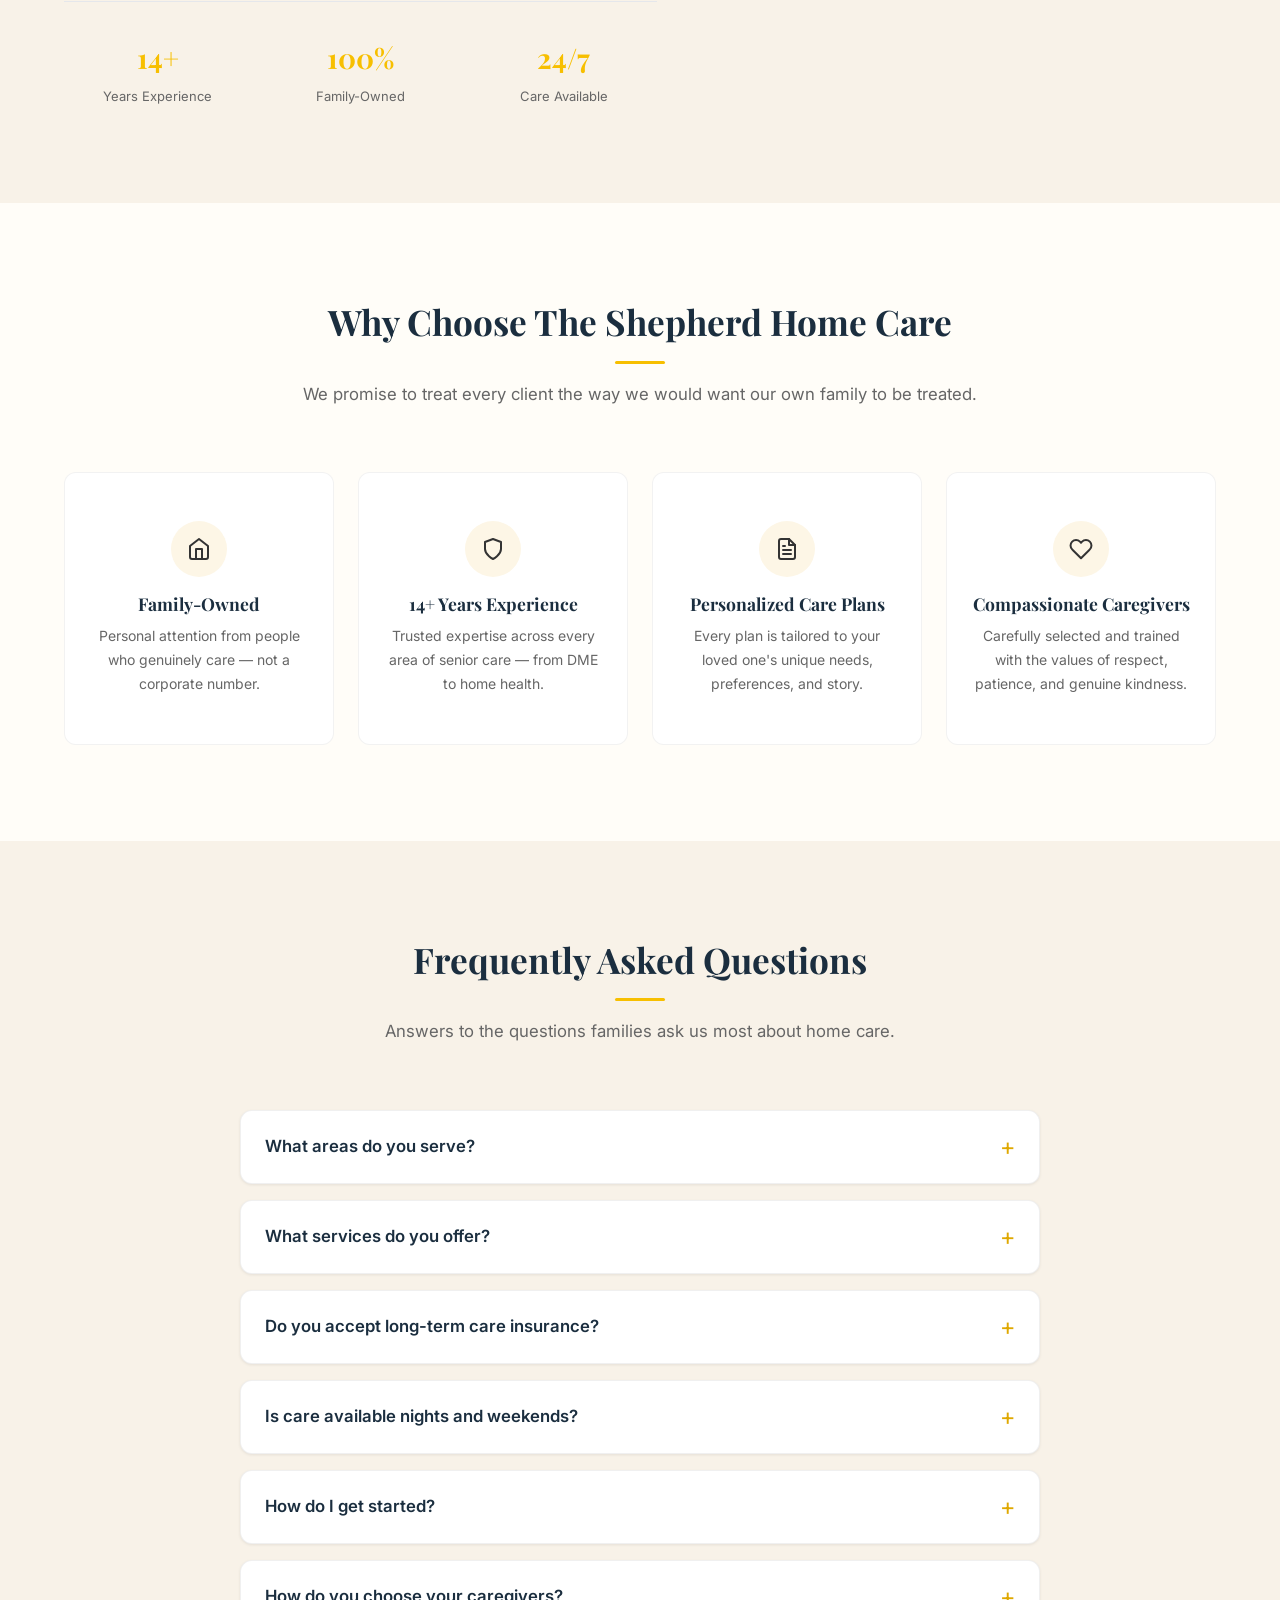
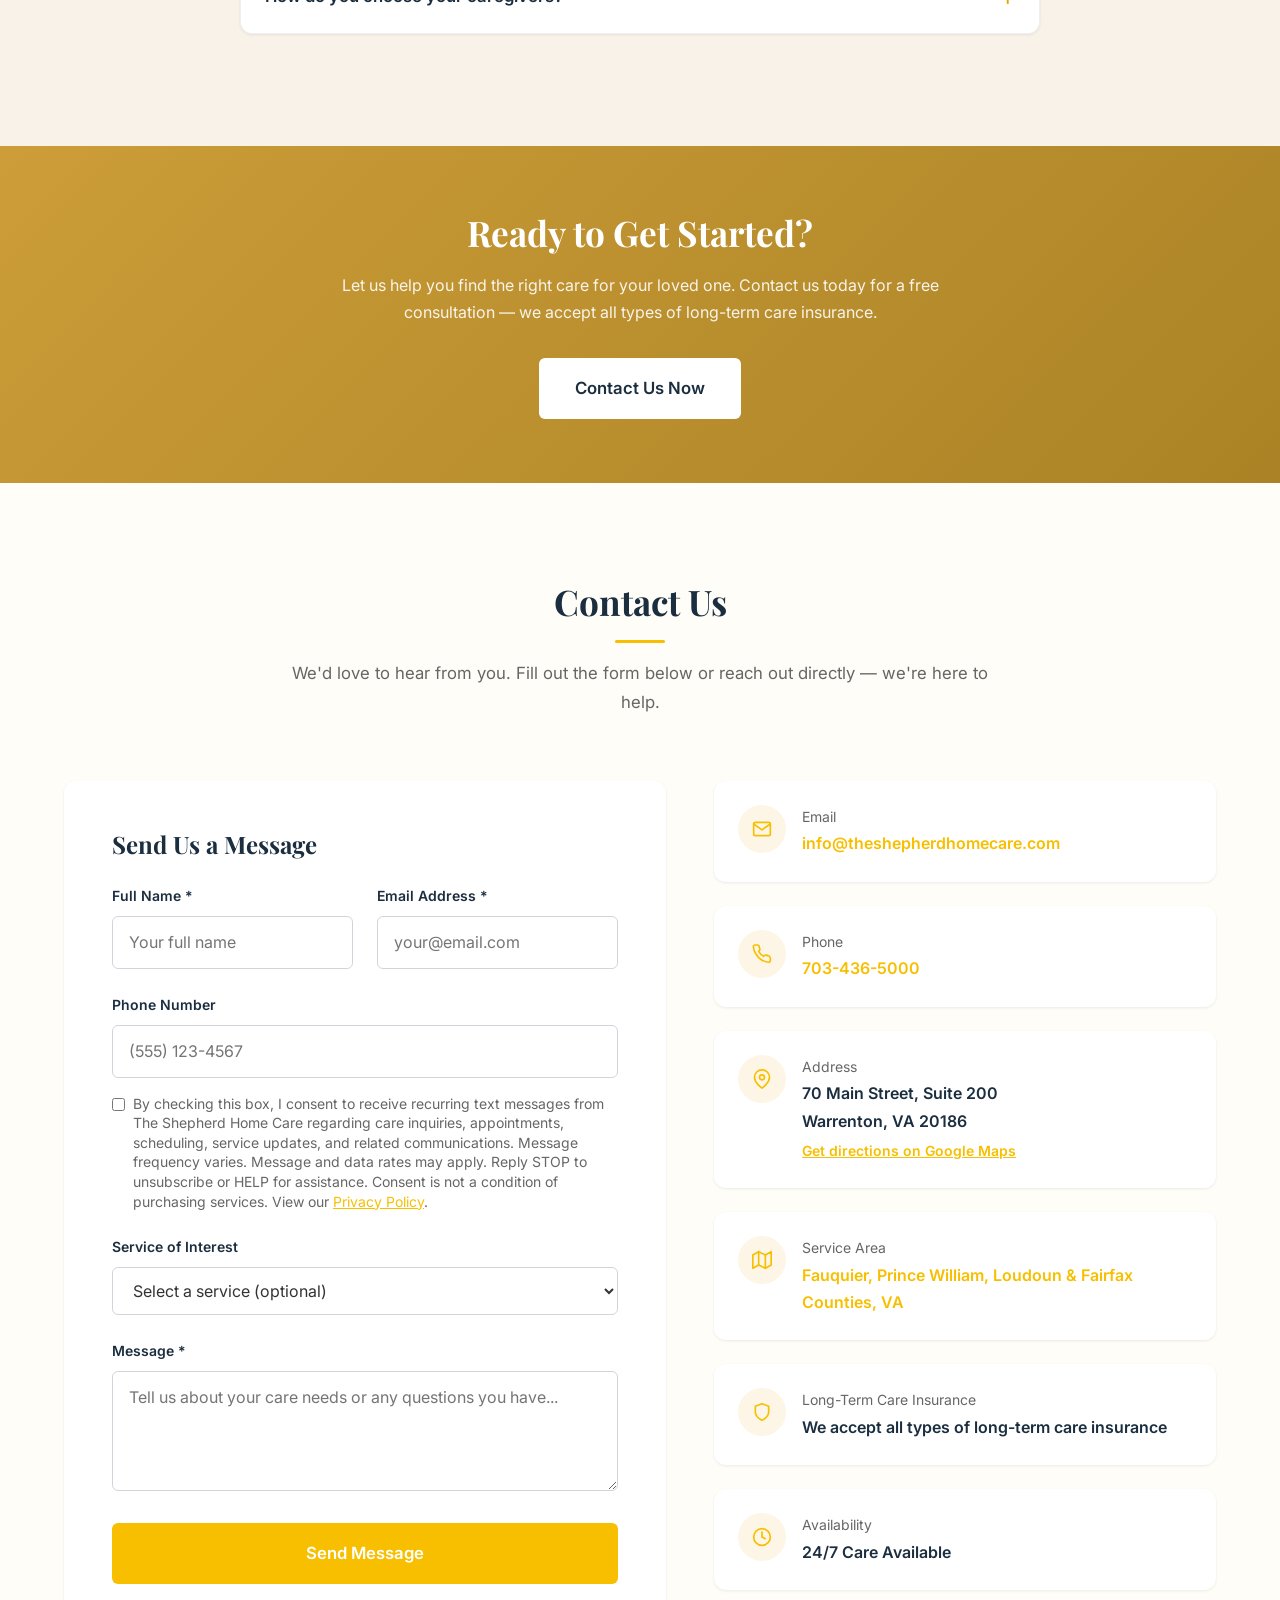
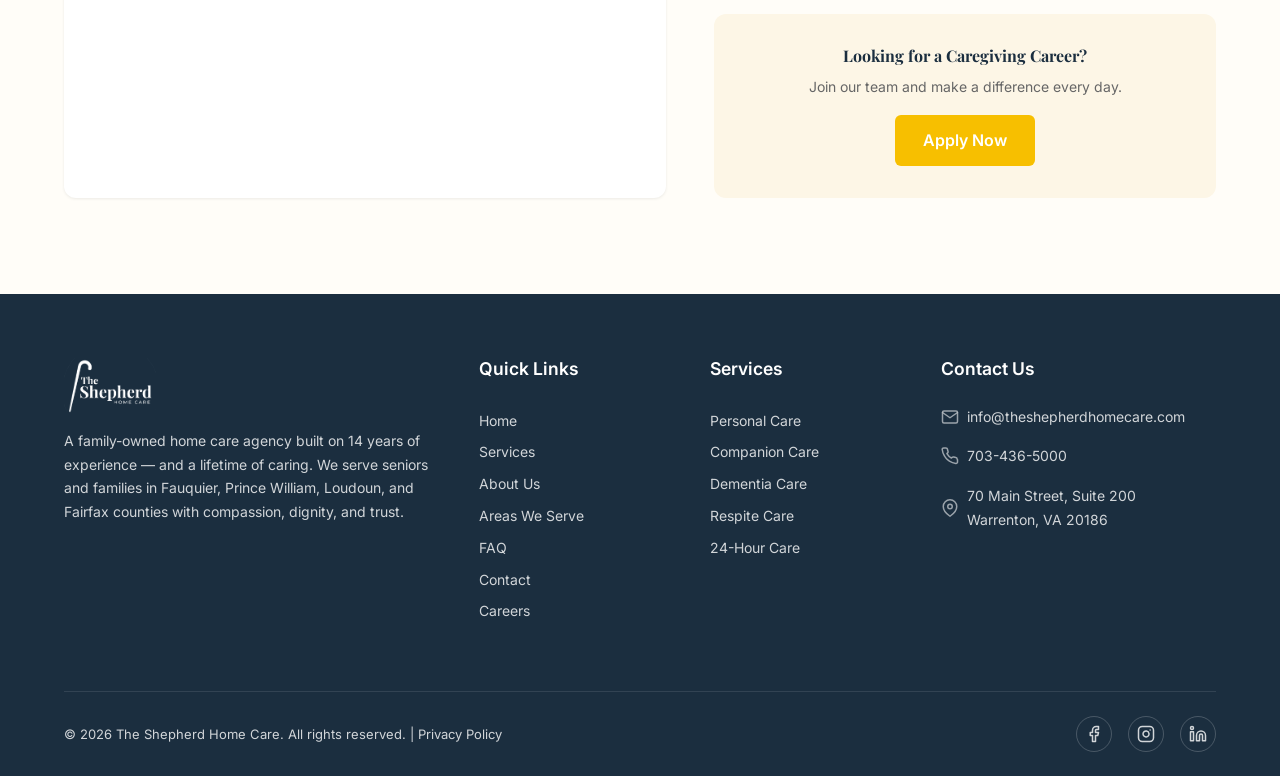
==== commit f3323688: "Improve on-page and local SEO; add service, area and FAQ content - Unique titles, meta descriptions," ====
--- a/index.html
+++ b/index.html
@@ -1,31 +1,238 @@
 <!DOCTYPE html>
-<html lang="en">
+<html lang="en-US">
 
 <head>
   <meta charset="UTF-8">
   <meta name="viewport" content="width=device-width, initial-scale=1.0">
+  <title>Family-Owned Home Care in Virginia | The Shepherd Home Care</title>
   <meta name="description"
-    content="The Shepherd Home Care - A family-owned home care agency in Virginia providing compassionate personal care, companion care, dementia care, respite care, and 24-hour care services.">
-  <title>The Shepherd Home Care | Compassionate Home Care in Virginia</title>
-
-  <!-- OpenGraph & SEO Metadata -->
-  <meta property="og:title" content="The Shepherd Home Care | Compassionate Home Care in Virginia">
+    content="Family-owned home care in Fauquier, Prince William, Loudoun &amp; Fairfax counties, VA. Personal, companion, dementia, respite &amp; 24-hour care. Free consultation.">
+  <link rel="canonical" href="https://theshepherdhomecare.com/">
+  <meta name="robots" content="index, follow">
+  <meta name="theme-color" content="#1B2E3F">
+
+  <!-- Open Graph / Twitter -->
+  <meta property="og:type" content="website">
+  <meta property="og:site_name" content="The Shepherd Home Care">
+  <meta property="og:locale" content="en_US">
+  <meta property="og:title" content="Family-Owned Home Care in Virginia | The Shepherd Home Care">
   <meta property="og:description"
-    content="Providing compassionate, professional, and personalized home care and medical staffing services in Virginia.">
-  <meta property="og:image" content="images/the-shepherd-home-care-light.png">
-  <meta property="og:url" content="https://theshepherdhomecare.com">
+    content="Family-owned home care serving Fauquier, Prince William, Loudoun &amp; Fairfax counties. Personal, companion, dementia, respite &amp; 24-hour care.">
+  <meta property="og:url" content="https://theshepherdhomecare.com/">
+  <meta property="og:image" content="https://theshepherdhomecare.com/images/the-shepherd-home-care.png">
+  <meta property="og:image:width" content="864">
+  <meta property="og:image:height" content="379">
+  <meta property="og:image:alt" content="The Shepherd Home Care logo">
   <meta name="twitter:card" content="summary_large_image">
-  <link rel="icon" type="image/png" href="images/the-shepherd-home-care.png">
-
-  <!-- Google Fonts -->
+  <meta name="twitter:title" content="Family-Owned Home Care in Virginia | The Shepherd Home Care">
+  <meta name="twitter:description"
+    content="Family-owned home care serving Fauquier, Prince William, Loudoun &amp; Fairfax counties. Personal, companion, dementia, respite &amp; 24-hour care.">
+  <meta name="twitter:image" content="https://theshepherdhomecare.com/images/the-shepherd-home-care.png">
+  <meta name="twitter:image:alt" content="The Shepherd Home Care logo">
+  <link rel="icon" type="image/png" href="/images/the-shepherd-home-care.png">
+
+  <!-- Performance: connect early to font and image hosts, preload the hero background (LCP) -->
   <link rel="preconnect" href="https://fonts.googleapis.com">
   <link rel="preconnect" href="https://fonts.gstatic.com" crossorigin>
+  <link rel="preconnect" href="https://images.pexels.com">
+  <link rel="preload" as="image" fetchpriority="high"
+    href="https://images.pexels.com/photos/3768131/pexels-photo-3768131.jpeg?auto=compress&amp;cs=tinysrgb&amp;w=1920">
+
+  <!-- Google Fonts -->
   <link
     href="https://fonts.googleapis.com/css2?family=Inter:wght@400;500;600;700&family=Playfair+Display:wght@400;700&display=swap"
     rel="stylesheet">
 
   <!-- Styles -->
   <link rel="stylesheet" href="css/styles.css">
+
+  <!-- Structured data -->
+  <script type="application/ld+json">
+  {
+    "@context": "https://schema.org",
+    "@graph": [
+      {
+        "@type": "LocalBusiness",
+        "@id": "https://theshepherdhomecare.com/#business",
+        "name": "The Shepherd Home Care",
+        "legalName": "The Shepherd Home Care LLC",
+        "description": "Family-owned, non-medical home care agency providing personal care, companion care, dementia care, respite care, and 24-hour care in Virginia.",
+        "url": "https://theshepherdhomecare.com/",
+        "logo": {
+          "@type": "ImageObject",
+          "url": "https://theshepherdhomecare.com/images/the-shepherd-home-care-light.png",
+          "width": 450,
+          "height": 270
+        },
+        "image": "https://theshepherdhomecare.com/images/the-shepherd-home-care.png",
+        "telephone": "+1-703-436-5000",
+        "email": "info@theshepherdhomecare.com",
+        "address": {
+          "@type": "PostalAddress",
+          "streetAddress": "70 Main Street, Suite 200",
+          "addressLocality": "Warrenton",
+          "addressRegion": "VA",
+          "postalCode": "20186",
+          "addressCountry": "US"
+        },
+        "areaServed": [
+          { "@type": "AdministrativeArea", "name": "Fauquier County, VA" },
+          { "@type": "AdministrativeArea", "name": "Prince William County, VA" },
+          { "@type": "AdministrativeArea", "name": "Loudoun County, VA" },
+          { "@type": "AdministrativeArea", "name": "Fairfax County, VA" }
+        ],
+        "founder": {
+          "@type": "Person",
+          "name": "Mina Alexander"
+        },
+        "paymentAccepted": "Long-term care insurance",
+        "sameAs": [
+          "https://www.facebook.com/theshepherdhomecare",
+          "https://www.instagram.com/theshepherdhomecare/",
+          "https://www.linkedin.com/company/the-shepherd-home-care/",
+          "https://www.google.com/search?kgmid=/g/11zhb3qmnq"
+        ],
+        "hasOfferCatalog": {
+          "@type": "OfferCatalog",
+          "name": "Home Care Services",
+          "itemListElement": [
+            {
+              "@type": "Offer",
+              "itemOffered": {
+                "@type": "Service",
+                "@id": "https://theshepherdhomecare.com/personal-care.html#service",
+                "url": "https://theshepherdhomecare.com/personal-care.html",
+                "name": "Personal Care",
+                "serviceType": "Personal care",
+                "description": "Compassionate assistance with daily activities including bathing, grooming, dressing, mobility support, and medication reminders.",
+                "provider": { "@id": "https://theshepherdhomecare.com/#business" }
+              }
+            },
+            {
+              "@type": "Offer",
+              "itemOffered": {
+                "@type": "Service",
+                "@id": "https://theshepherdhomecare.com/companion-care.html#service",
+                "url": "https://theshepherdhomecare.com/companion-care.html",
+                "name": "Companion Care",
+                "serviceType": "Companion care",
+                "description": "Meaningful companionship, engaging conversation, meal preparation, light housekeeping, and errand assistance.",
+                "provider": { "@id": "https://theshepherdhomecare.com/#business" }
+              }
+            },
+            {
+              "@type": "Offer",
+              "itemOffered": {
+                "@type": "Service",
+                "@id": "https://theshepherdhomecare.com/dementia-care.html#service",
+                "url": "https://theshepherdhomecare.com/dementia-care.html",
+                "name": "Dementia Care",
+                "serviceType": "Dementia care",
+                "description": "Specialized, patient support for individuals living with Alzheimer's and dementia in a safe, structured, and comforting environment.",
+                "provider": { "@id": "https://theshepherdhomecare.com/#business" }
+              }
+            },
+            {
+              "@type": "Offer",
+              "itemOffered": {
+                "@type": "Service",
+                "@id": "https://theshepherdhomecare.com/respite-care.html#service",
+                "url": "https://theshepherdhomecare.com/respite-care.html",
+                "name": "Respite Care",
+                "serviceType": "Respite care",
+                "description": "Temporary relief for family caregivers so they can rest and recharge.",
+                "provider": { "@id": "https://theshepherdhomecare.com/#business" }
+              }
+            },
+            {
+              "@type": "Offer",
+              "itemOffered": {
+                "@type": "Service",
+                "@id": "https://theshepherdhomecare.com/24-hour-care.html#service",
+                "url": "https://theshepherdhomecare.com/24-hour-care.html",
+                "name": "24-Hour Care",
+                "serviceType": "24-hour home care",
+                "description": "Around-the-clock care and supervision for those who need continuous support.",
+                "provider": { "@id": "https://theshepherdhomecare.com/#business" }
+              }
+            }
+          ]
+        }
+      },
+      {
+        "@type": "WebSite",
+        "@id": "https://theshepherdhomecare.com/#website",
+        "url": "https://theshepherdhomecare.com/",
+        "name": "The Shepherd Home Care",
+        "inLanguage": "en-US",
+        "publisher": { "@id": "https://theshepherdhomecare.com/#business" }
+      },
+      {
+        "@type": "WebPage",
+        "@id": "https://theshepherdhomecare.com/#webpage",
+        "url": "https://theshepherdhomecare.com/",
+        "name": "Family-Owned Home Care in Virginia | The Shepherd Home Care",
+        "inLanguage": "en-US",
+        "isPartOf": { "@id": "https://theshepherdhomecare.com/#website" },
+        "about": { "@id": "https://theshepherdhomecare.com/#business" }
+      },
+      {
+        "@type": "FAQPage",
+        "@id": "https://theshepherdhomecare.com/#faq",
+        "mainEntity": [
+          {
+            "@type": "Question",
+            "name": "What areas do you serve?",
+            "acceptedAnswer": {
+              "@type": "Answer",
+              "text": "We serve families in Fauquier, Prince William, Loudoun, and Fairfax counties in Virginia. Our office is at 70 Main Street, Suite 200, Warrenton, VA 20186."
+            }
+          },
+          {
+            "@type": "Question",
+            "name": "What services do you offer?",
+            "acceptedAnswer": {
+              "@type": "Answer",
+              "text": "We offer personal care, companion care, dementia care, respite care, and 24-hour care. Every care plan is tailored to your loved one's needs, preferences, and story."
+            }
+          },
+          {
+            "@type": "Question",
+            "name": "Do you accept long-term care insurance?",
+            "acceptedAnswer": {
+              "@type": "Answer",
+              "text": "Yes. We accept all types of long-term care insurance. Each policy has its own home care benefit and waiting period, so we recommend reviewing your policy or calling your insurer."
+            }
+          },
+          {
+            "@type": "Question",
+            "name": "Is care available nights and weekends?",
+            "acceptedAnswer": {
+              "@type": "Answer",
+              "text": "Yes. Care is available 24 hours a day, 7 days a week, including around-the-clock care."
+            }
+          },
+          {
+            "@type": "Question",
+            "name": "How do I get started?",
+            "acceptedAnswer": {
+              "@type": "Answer",
+              "text": "Call us at 703-436-5000 or send us a message through our contact form to schedule a free consultation."
+            }
+          },
+          {
+            "@type": "Question",
+            "name": "How do you choose your caregivers?",
+            "acceptedAnswer": {
+              "@type": "Answer",
+              "text": "Our caregivers are carefully selected and trained with the values of respect, patience, and genuine kindness."
+            }
+          }
+        ]
+      }
+    ]
+  }
+  </script>
 </head>
 
 <body>
@@ -36,7 +243,7 @@
   <header class="site-header" id="site-header" role="banner">
     <div class="container">
       <a class="logo" href="/">
-        <img src="images/the-shepherd-home-care-yello.png" alt="The Shepherd Home Care Logo">
+        <img src="images/the-shepherd-home-care-yello.png" alt="The Shepherd Home Care" width="450" height="270">
       </a>
 
       <nav class="main-nav" role="navigation" aria-label="Main navigation">
@@ -45,7 +252,7 @@
           <li><a class="nav-link" href="#services">Services</a></li>
           <li><a class="nav-link" href="#about">About</a></li>
           <li><a class="nav-link" href="#why-us">Why Us</a></li>
-          <li><a class="nav-link" href="careers.html">Careers</a></li>
+          <li><a class="nav-link" href="/careers.html">Careers</a></li>
           <li><a class="nav-link" href="#contact">Contact</a></li>
         </ul>
       </nav>
@@ -66,7 +273,7 @@
       <a href="#services">Services</a>
       <a href="#about">About</a>
       <a href="#why-us">Why Us</a>
-      <a href="careers.html">Careers</a>
+      <a href="/careers.html">Careers</a>
       <a href="#contact">Contact</a>
       <a class="btn btn--primary btn--large" href="#contact" style="margin-top:16px;">Contact Us</a>
     </div>
@@ -79,10 +286,10 @@
     <section id="home" class="hero">
       <div class="hero__content">
         <div class="hero__badge">Family-Owned &amp; Trusted</div>
-        <h1 class="hero__title">Compassionate Home Care, Rooted in Family</h1>
+        <h1 class="hero__title">Compassionate Home Care in Virginia, Rooted in Family</h1>
         <p class="hero__subtitle">A family-owned home care agency built on 14 years of experience &mdash; and a lifetime
-          of caring. Serving seniors and their families in Virginia with dignity, trust, and genuine human
-          connection.</p>
+          of caring. Serving seniors and their families across Fauquier, Prince William, Loudoun, and Fairfax
+          counties in Virginia with dignity, trust, and genuine human connection.</p>
         <div class="hero__actions">
         </div>
       </div>
@@ -99,11 +306,11 @@
 
         <div class="services-grid">
           <!-- Personal Care -->
-          <div class="card service-card animate-on-scroll">
+          <div class="card service-card animate-on-scroll" id="personal-care">
             <div class="service-card__image">
               <img
                 src="https://images.pexels.com/photos/7551661/pexels-photo-7551661.jpeg?auto=compress&cs=tinysrgb&w=800"
-                alt="Caregiver helping elderly person with daily activities" loading="lazy">
+                alt="Caregiver steadying an older man's arm as he stands by a window at home" width="800" height="533" loading="lazy" decoding="async">
             </div>
             <div class="service-card__content">
               <div class="card__icon">
@@ -116,15 +323,16 @@
               <h3 class="card__title">Personal Care</h3>
               <p class="card__text">Compassionate assistance with daily activities including bathing, grooming,
                 dressing, mobility support, and medication reminders &mdash; preserving dignity and independence.</p>
+              <a class="service-card__link" href="/personal-care.html">Learn more about Personal Care</a>
             </div>
           </div>
 
           <!-- Companion Care -->
-          <div class="card service-card animate-on-scroll">
+          <div class="card service-card animate-on-scroll" id="companion-care">
             <div class="service-card__image">
               <img
                 src="https://images.pexels.com/photos/18429374/pexels-photo-18429374.jpeg?auto=compress&cs=tinysrgb&w=800"
-                alt="Senior enjoying conversation with companion caregiver" loading="lazy">
+                alt="Companion caregiver in warm conversation with an older woman" width="800" height="533" loading="lazy" decoding="async">
             </div>
             <div class="service-card__content">
               <div class="card__icon">
@@ -139,15 +347,16 @@
               <h3 class="card__title">Companion Care</h3>
               <p class="card__text">Meaningful companionship, engaging conversation, meal preparation, light
                 housekeeping, and errand assistance to brighten every day.</p>
+              <a class="service-card__link" href="/companion-care.html">Learn more about Companion Care</a>
             </div>
           </div>
 
           <!-- Dementia Care -->
-          <div class="card service-card animate-on-scroll">
+          <div class="card service-card animate-on-scroll" id="dementia-care">
             <div class="service-card__image">
               <img
                 src="https://images.pexels.com/photos/8088600/pexels-photo-8088600.jpeg?auto=compress&cs=tinysrgb&w=800"
-                alt="Caregiver gently caring for elderly man" loading="lazy">
+                alt="Caregiver gently checking on an older man resting in bed" width="800" height="533" loading="lazy" decoding="async">
             </div>
             <div class="service-card__content">
               <div class="card__icon">
@@ -163,15 +372,16 @@
               <h3 class="card__title">Dementia Care</h3>
               <p class="card__text">Specialized, patient support for individuals living with Alzheimer's and dementia.
                 Our trained caregivers create safe, structured, and comforting environments.</p>
+              <a class="service-card__link" href="/dementia-care.html">Learn more about Dementia Care</a>
             </div>
           </div>
 
           <!-- Respite Care -->
-          <div class="card service-card animate-on-scroll">
+          <div class="card service-card animate-on-scroll" id="respite-care">
             <div class="service-card__image">
               <img
                 src="https://images.pexels.com/photos/7551627/pexels-photo-7551627.jpeg?auto=compress&cs=tinysrgb&w=800"
-                alt="Elderly man staying active with caregiver support" loading="lazy">
+                alt="Caregiver helping an older man with arm-stretching exercises" width="800" height="533" loading="lazy" decoding="async">
             </div>
             <div class="service-card__content">
               <div class="card__icon">
@@ -184,15 +394,16 @@
               <h3 class="card__title">Respite Care</h3>
               <p class="card__text">Temporary relief for family caregivers so you can rest and recharge, knowing your
                 loved one is in capable and caring hands.</p>
+              <a class="service-card__link" href="/respite-care.html">Learn more about Respite Care</a>
             </div>
           </div>
 
           <!-- 24-Hour Care -->
-          <div class="card service-card animate-on-scroll">
+          <div class="card service-card animate-on-scroll" id="24-hour-care">
             <div class="service-card__image">
               <img
                 src="https://images.pexels.com/photos/8949833/pexels-photo-8949833.jpeg?auto=compress&cs=tinysrgb&w=800"
-                alt="Doctor examining elderly man at home" loading="lazy">
+                alt="Caregiver holding an older man's hands during a visit at home" width="800" height="534" loading="lazy" decoding="async">
             </div>
             <div class="service-card__content">
               <div class="card__icon">
@@ -205,6 +416,7 @@
               <h3 class="card__title">24-Hour Care</h3>
               <p class="card__text">Around-the-clock care and supervision for those who need continuous support,
                 providing families peace of mind day and night.</p>
+              <a class="service-card__link" href="/24-hour-care.html">Learn more about 24-Hour Care</a>
             </div>
           </div>
         </div>
@@ -253,7 +465,7 @@
           <div class="about__image animate-on-scroll">
             <img
               src="https://images.pexels.com/photos/18429373/pexels-photo-18429373.jpeg?auto=compress&cs=tinysrgb&w=1000"
-              alt="Caregiver assisting elderly woman in wheelchair" loading="lazy">
+              alt="Caregiver assisting an older woman in a wheelchair" width="1000" height="1500" loading="lazy" decoding="async">
           </div>
         </div>
       </div>
@@ -325,28 +537,39 @@
       </div>
     </section>
 
-    <!-- ===== TESTIMONIALS ===== (hidden) -->
-    <section class="section section--alt testimonials" style="display:none;" aria-hidden="true">
+    <!-- ===== FAQ ===== -->
+    <section id="faq" class="section section--alt">
       <div class="container">
         <div class="section-header animate-on-scroll">
-          <h2>What Families Are Saying</h2>
-          <p>Real stories from real families who trust The Shepherd Home Care.</p>
-        </div>
-
-        <div class="testimonial-slider animate-on-scroll" id="testimonial-slider">
-          <div class="testimonial" id="testimonial-active">
-            <div class="testimonial__avatar" id="testimonial-avatar">S</div>
-            <p class="testimonial__quote">The Shepherd Home Care has been a blessing for our family. They truly treat my
-              mother like their own. The caregivers are kind, patient, and always go above and beyond. We finally have
-              peace of mind.</p>
-            <p class="testimonial__author">Sarah M.</p>
-            <p class="testimonial__role">Daughter of Client</p>
-          </div>
-          <div class="testimonial-dots" id="testimonial-dots">
-            <button class="testimonial-dot active" aria-label="Testimonial 1" data-index="0"></button>
-            <button class="testimonial-dot" aria-label="Testimonial 2" data-index="1"></button>
-            <button class="testimonial-dot" aria-label="Testimonial 3" data-index="2"></button>
-          </div>
+          <h2>Frequently Asked Questions</h2>
+          <p>Answers to the questions families ask us most about home care.</p>
+        </div>
+
+        <div class="faq-list animate-on-scroll">
+          <details class="faq-item">
+            <summary><h3>What areas do you serve?</h3></summary>
+            <p>We serve families in Fauquier, Prince William, Loudoun, and Fairfax counties in Virginia. Our office is at 70 Main Street, Suite 200, Warrenton, VA 20186. <a href="/areas-we-serve.html">See the areas we serve</a>.</p>
+          </details>
+          <details class="faq-item">
+            <summary><h3>What services do you offer?</h3></summary>
+            <p>We offer <a href="/personal-care.html">personal care</a>, <a href="/companion-care.html">companion care</a>, <a href="/dementia-care.html">dementia care</a>, <a href="/respite-care.html">respite care</a>, and <a href="/24-hour-care.html">24-hour care</a>. Every care plan is tailored to your loved one&#39;s needs, preferences, and story.</p>
+          </details>
+          <details class="faq-item">
+            <summary><h3>Do you accept long-term care insurance?</h3></summary>
+            <p>Yes. We accept all types of long-term care insurance. Each policy has its own home care benefit and waiting period, so we recommend reviewing your policy or calling your insurer.</p>
+          </details>
+          <details class="faq-item">
+            <summary><h3>Is care available nights and weekends?</h3></summary>
+            <p>Yes. Care is available 24 hours a day, 7 days a week, including around-the-clock care.</p>
+          </details>
+          <details class="faq-item">
+            <summary><h3>How do I get started?</h3></summary>
+            <p>Call us at <a href="tel:+17034365000">703-436-5000</a> or send us a message through our <a href="#contact">contact form</a> to schedule a free consultation.</p>
+          </details>
+          <details class="faq-item">
+            <summary><h3>How do you choose your caregivers?</h3></summary>
+            <p>Our caregivers are carefully selected and trained with the values of respect, patience, and genuine kindness.</p>
+          </details>
         </div>
       </div>
     </section>
@@ -355,7 +578,8 @@
     <section class="cta-banner">
       <div class="container">
         <h2>Ready to Get Started?</h2>
-        <p>Let us help you find the right care for your loved one. Contact us today for a free consultation.</p>
+        <p>Let us help you find the right care for your loved one. Contact us today for a free consultation &mdash; we
+          accept all types of long-term care insurance.</p>
         <div style="display:flex;gap:16px;justify-content:center;flex-wrap:wrap;">
           <a class="btn btn--white btn--large" href="#contact">Contact Us Now</a>
         </div>
@@ -398,7 +622,7 @@
               <div class="form-group" style="display: flex; align-items: flex-start; gap: 8px; margin-top: -8px; margin-bottom: 24px;">
                 <input type="checkbox" id="sms-consent" name="sms-consent" style="margin-top: 4px;">
                 <label for="sms-consent" style="font-size: 0.875rem; line-height: 1.4; color: var(--color-text-light);">
-                  By checking this box, I consent to receive recurring text messages from The Shepherd Home Care regarding care inquiries, appointments, scheduling, service updates, and related communications. Message frequency varies. Message and data rates may apply. Reply STOP to unsubscribe or HELP for assistance. Consent is not a condition of purchasing services. View our <a href="privacy-policy.html" style="color: var(--color-primary); text-decoration: underline;">Privacy Policy</a>.
+                  By checking this box, I consent to receive recurring text messages from The Shepherd Home Care regarding care inquiries, appointments, scheduling, service updates, and related communications. Message frequency varies. Message and data rates may apply. Reply STOP to unsubscribe or HELP for assistance. Consent is not a condition of purchasing services. View our <a href="/privacy-policy.html" style="color: var(--color-primary); text-decoration: underline;">Privacy Policy</a>.
                 </label>
               </div>
 
@@ -481,8 +705,38 @@
               <div>
                 <div class="contact-info-item__label">Address</div>
                 <div class="contact-info-item__value">
-                  70 Main Street, Suite 200<br>Warrenton, VA 20186
+                  70 Main Street, Suite 200<br>Warrenton, VA 20186<br>
+                  <a href="https://www.google.com/maps/search/?api=1&amp;query=The+Shepherd+Home+Care%2C+70+Main+Street+Suite+200%2C+Warrenton%2C+VA+20186"
+                    target="_blank" rel="noopener">Get directions on Google Maps</a>
                 </div>
+              </div>
+            </div>
+
+            <div class="contact-info-item">
+              <div class="contact-info-item__icon">
+                <svg width="20" height="20" viewBox="0 0 24 24" fill="none" stroke="currentColor" stroke-width="2"
+                  stroke-linecap="round" stroke-linejoin="round">
+                  <polygon points="1 6 1 22 8 18 16 22 23 18 23 2 16 6 8 2 1 6" />
+                  <line x1="8" y1="2" x2="8" y2="18" />
+                  <line x1="16" y1="6" x2="16" y2="22" />
+                </svg>
+              </div>
+              <div>
+                <div class="contact-info-item__label">Service Area</div>
+                <div class="contact-info-item__value"><a href="/areas-we-serve.html">Fauquier, Prince William, Loudoun &amp; Fairfax Counties, VA</a></div>
+              </div>
+            </div>
+
+            <div class="contact-info-item">
+              <div class="contact-info-item__icon">
+                <svg width="20" height="20" viewBox="0 0 24 24" fill="none" stroke="currentColor" stroke-width="2"
+                  stroke-linecap="round" stroke-linejoin="round">
+                  <path d="M12 22s8-4 8-10V5l-8-3-8 3v7c0 6 8 10 8 10z" />
+                </svg>
+              </div>
+              <div>
+                <div class="contact-info-item__label">Long-Term Care Insurance</div>
+                <div class="contact-info-item__value">We accept all types of long-term care insurance</div>
               </div>
             </div>
 
@@ -507,7 +761,7 @@
                 Caregiving Career?</h4>
               <p style="font-size:0.875rem;color:var(--color-text-light);margin-bottom:16px;">Join our team and make a
                 difference every day.</p>
-              <a class="btn btn--primary" href="careers.html">Apply Now</a>
+              <a class="btn btn--primary" href="/careers.html">Apply Now</a>
             </div>
           </div>
         </div>
@@ -522,74 +776,78 @@
         <!-- About Column -->
         <div class="footer-col footer-about">
           <a class="logo" href="/">
-            <img src="images/the-shepherd-home-care-footer-logo.png" alt="The Shepherd Home Care Logo">
+            <img src="images/the-shepherd-home-care-footer-logo.png" alt="The Shepherd Home Care" width="450" height="270" loading="lazy">
           </a>
           <p style="margin-top:16px;">A family-owned home care agency built on 14 years of experience &mdash; and a
-            lifetime of caring. We serve seniors and families in Virginia with compassion, dignity, and
-            trust.</p>
+            lifetime of caring. We serve seniors and families in Fauquier, Prince William, Loudoun, and Fairfax
+            counties with compassion, dignity, and trust.</p>
         </div>
 
         <!-- Quick Links -->
         <div class="footer-col footer-links">
-          <h4>Quick Links</h4>
+          <p class="footer-heading">Quick Links</p>
           <a href="#home">Home</a>
           <a href="#services">Services</a>
           <a href="#about">About Us</a>
+          <a href="/areas-we-serve.html">Areas We Serve</a>
+          <a href="#faq">FAQ</a>
           <a href="#contact">Contact</a>
-          <a href="careers.html">Careers</a>
+          <a href="/careers.html">Careers</a>
         </div>
 
         <!-- Services -->
         <div class="footer-col footer-links">
-          <h4>Services</h4>
-          <a href="#services">Personal Care</a>
-          <a href="#services">Companion Care</a>
-          <a href="#services">Dementia Care</a>
-          <a href="#services">Respite Care</a>
-          <a href="#services">24-Hour Care</a>
+          <p class="footer-heading">Services</p>
+          <a href="/personal-care.html">Personal Care</a>
+          <a href="/companion-care.html">Companion Care</a>
+          <a href="/dementia-care.html">Dementia Care</a>
+          <a href="/respite-care.html">Respite Care</a>
+          <a href="/24-hour-care.html">24-Hour Care</a>
         </div>
 
         <!-- Contact Info -->
         <div class="footer-col">
-          <h4>Contact Us</h4>
-          <div class="footer-contact-item">
-            <svg width="18" height="18" viewBox="0 0 24 24" fill="none" stroke="currentColor" stroke-width="2"
-              stroke-linecap="round" stroke-linejoin="round">
-              <path d="M4 4h16c1.1 0 2 .9 2 2v12c0 1.1-.9 2-2 2H4c-1.1 0-2-.9-2-2V6c0-1.1.9-2 2-2z" />
-              <polyline points="22,6 12,13 2,6" />
-            </svg>
-            <a href="mailto:info@theshepherdhomecare.com">info@theshepherdhomecare.com</a>
-          </div>
-
-          <div class="footer-contact-item">
-            <svg width="18" height="18" viewBox="0 0 24 24" fill="none" stroke="currentColor" stroke-width="2"
-              stroke-linecap="round" stroke-linejoin="round">
-              <path d="M22 16.92v3a2 2 0 0 1-2.18 2 19.79 19.79 0 0 1-8.63-3.07A19.5 19.5 0 0 1 4.69 12a19.79 19.79 0 0 1-3.07-8.67A2 2 0 0 1 3.6 1.18h3a2 2 0 0 1 2 1.72c.127.96.361 1.903.7 2.81a2 2 0 0 1-.45 2.11L7.91 8.77a16 16 0 0 0 6 6l.95-.95a2 2 0 0 1 2.11-.45c.907.339 1.85.573 2.81.7a2 2 0 0 1 1.72 2z" />
-            </svg>
-            <a href="tel:+17034365000">703-436-5000</a>
-          </div>
-
-          <div class="footer-contact-item">
-            <svg width="18" height="18" viewBox="0 0 24 24" fill="none" stroke="currentColor" stroke-width="2"
-              stroke-linecap="round" stroke-linejoin="round">
-              <path d="M21 10c0 7-9 13-9 13s-9-6-9-13a9 9 0 0 1 18 0z" />
-              <circle cx="12" cy="10" r="3" />
-            </svg>
-            70 Main Street, Suite 200<br>Warrenton, VA 20186
-          </div>
+          <p class="footer-heading">Contact Us</p>
+          <address class="footer-address">
+            <div class="footer-contact-item">
+              <svg width="18" height="18" viewBox="0 0 24 24" fill="none" stroke="currentColor" stroke-width="2"
+                stroke-linecap="round" stroke-linejoin="round">
+                <path d="M4 4h16c1.1 0 2 .9 2 2v12c0 1.1-.9 2-2 2H4c-1.1 0-2-.9-2-2V6c0-1.1.9-2 2-2z" />
+                <polyline points="22,6 12,13 2,6" />
+              </svg>
+              <a href="mailto:info@theshepherdhomecare.com">info@theshepherdhomecare.com</a>
+            </div>
+
+            <div class="footer-contact-item">
+              <svg width="18" height="18" viewBox="0 0 24 24" fill="none" stroke="currentColor" stroke-width="2"
+                stroke-linecap="round" stroke-linejoin="round">
+                <path d="M22 16.92v3a2 2 0 0 1-2.18 2 19.79 19.79 0 0 1-8.63-3.07A19.5 19.5 0 0 1 4.69 12a19.79 19.79 0 0 1-3.07-8.67A2 2 0 0 1 3.6 1.18h3a2 2 0 0 1 2 1.72c.127.96.361 1.903.7 2.81a2 2 0 0 1-.45 2.11L7.91 8.77a16 16 0 0 0 6 6l.95-.95a2 2 0 0 1 2.11-.45c.907.339 1.85.573 2.81.7a2 2 0 0 1 1.72 2z" />
+              </svg>
+              <a href="tel:+17034365000">703-436-5000</a>
+            </div>
+
+            <div class="footer-contact-item">
+              <svg width="18" height="18" viewBox="0 0 24 24" fill="none" stroke="currentColor" stroke-width="2"
+                stroke-linecap="round" stroke-linejoin="round">
+                <path d="M21 10c0 7-9 13-9 13s-9-6-9-13a9 9 0 0 1 18 0z" />
+                <circle cx="12" cy="10" r="3" />
+              </svg>
+              70 Main Street, Suite 200<br>Warrenton, VA 20186
+            </div>
+          </address>
         </div>
       </div>
 
       <div class="footer-bottom">
-        <p>&copy; 2026 The Shepherd Home Care. All rights reserved. | <a href="privacy-policy.html">Privacy Policy</a></p>
+        <p>&copy; 2026 The Shepherd Home Care. All rights reserved. | <a href="/privacy-policy.html">Privacy Policy</a></p>
         <div class="footer-social">
-          <a href="#" aria-label="Facebook">
+          <a href="https://www.facebook.com/theshepherdhomecare" aria-label="The Shepherd Home Care on Facebook" target="_blank" rel="noopener">
             <svg width="18" height="18" viewBox="0 0 24 24" fill="none" stroke="currentColor" stroke-width="2"
               stroke-linecap="round" stroke-linejoin="round">
               <path d="M18 2h-3a5 5 0 0 0-5 5v3H7v4h3v8h4v-8h3l1-4h-4V7a1 1 0 0 1 1-1h3z" />
             </svg>
           </a>
-          <a href="#" aria-label="Instagram">
+          <a href="https://www.instagram.com/theshepherdhomecare/" aria-label="The Shepherd Home Care on Instagram" target="_blank" rel="noopener">
             <svg width="18" height="18" viewBox="0 0 24 24" fill="none" stroke="currentColor" stroke-width="2"
               stroke-linecap="round" stroke-linejoin="round">
               <rect x="2" y="2" width="20" height="20" rx="5" ry="5" />
@@ -597,7 +855,7 @@
               <line x1="17.5" y1="6.5" x2="17.51" y2="6.5" />
             </svg>
           </a>
-          <a href="#" aria-label="LinkedIn">
+          <a href="https://www.linkedin.com/company/the-shepherd-home-care/" aria-label="The Shepherd Home Care on LinkedIn" target="_blank" rel="noopener">
             <svg width="18" height="18" viewBox="0 0 24 24" fill="none" stroke="currentColor" stroke-width="2"
               stroke-linecap="round" stroke-linejoin="round">
               <path d="M16 8a6 6 0 0 1 6 6v7h-4v-7a2 2 0 0 0-2-2 2 2 0 0 0-2 2v7h-4v-7a6 6 0 0 1 6-6z" />
--- a/css/styles.css
+++ b/css/styles.css
@@ -1017,12 +1017,19 @@
   }
 }
 
-.footer-col h4 {
+.footer-col h4,
+.footer-heading {
   color: var(--color-white);
   font-size: 1.1rem;
+  line-height: 1.3;
   margin-bottom: var(--space-lg);
   font-family: var(--font-body);
   font-weight: 600;
+}
+
+/* Footer contact block uses <address> for semantics; keep it visually unchanged */
+.footer-address {
+  font-style: normal;
 }
 
 .footer-about .logo {
@@ -1289,3 +1296,136 @@
   background: var(--color-primary-dark);
   transform: translateY(-2px);
 }
+
+/* ============================================
+   SERVICE LINKS, FAQ, SERVICE & AREA PAGES
+   ============================================ */
+.service-card__link {
+  display: inline-block;
+  margin-top: var(--space-md);
+  font-weight: 600;
+  font-size: var(--fs-small);
+  color: var(--color-navy);
+  text-decoration: underline;
+  text-underline-offset: 3px;
+}
+
+.service-card__link:hover {
+  color: var(--color-primary-dark);
+}
+
+.contact-info-item__value a[target="_blank"] {
+  display: inline-block;
+  margin-top: 4px;
+  font-size: var(--fs-small);
+  text-decoration: underline;
+}
+
+.faq-list {
+  max-width: 800px;
+  margin: 0 auto;
+}
+
+.faq-item {
+  background: var(--color-white);
+  border: 1px solid rgba(0, 0, 0, 0.06);
+  border-radius: var(--radius-md);
+  margin-bottom: var(--space-md);
+  box-shadow: var(--shadow-sm);
+}
+
+.faq-item summary {
+  display: flex;
+  justify-content: space-between;
+  align-items: center;
+  gap: var(--space-md);
+  padding: var(--space-lg);
+  cursor: pointer;
+  list-style: none;
+}
+
+.faq-item summary::-webkit-details-marker {
+  display: none;
+}
+
+.faq-item summary::after {
+  content: '+';
+  flex-shrink: 0;
+  font-size: 1.5rem;
+  line-height: 1;
+  color: var(--color-primary-dark);
+}
+
+.faq-item[open] summary::after {
+  content: '\2013';
+}
+
+.faq-item summary h3 {
+  font-family: var(--font-body);
+  font-size: 1.05rem;
+  font-weight: 600;
+}
+
+.faq-item p {
+  padding: 0 var(--space-lg) var(--space-lg);
+  color: var(--color-text-light);
+  line-height: 1.7;
+}
+
+.faq-item a,
+.page-content a:not(.btn) {
+  color: var(--color-navy);
+  font-weight: 600;
+  text-decoration: underline;
+  text-underline-offset: 3px;
+}
+
+.content-list {
+  list-style: disc;
+  padding-left: 1.25rem;
+  margin-bottom: var(--space-lg);
+  color: var(--color-text-light);
+  line-height: 1.8;
+}
+
+.content-list li {
+  margin-bottom: var(--space-sm);
+}
+
+.related-links {
+  display: flex;
+  flex-wrap: wrap;
+  justify-content: center;
+  gap: var(--space-md);
+}
+
+.related-links a {
+  display: inline-block;
+  padding: 12px 24px;
+  background: var(--color-white);
+  border: 1px solid rgba(0, 0, 0, 0.08);
+  border-radius: 50px;
+  color: var(--color-navy);
+  font-weight: 600;
+  box-shadow: var(--shadow-sm);
+  transition: all var(--transition);
+}
+
+.related-links a:hover {
+  border-color: var(--color-primary);
+  box-shadow: var(--shadow-md);
+}
+
+.area-card {
+  text-align: left;
+}
+
+.area-card h3 {
+  font-size: 1.25rem;
+  margin-bottom: var(--space-sm);
+}
+
+.area-card p {
+  color: var(--color-text-light);
+  line-height: 1.7;
+}
